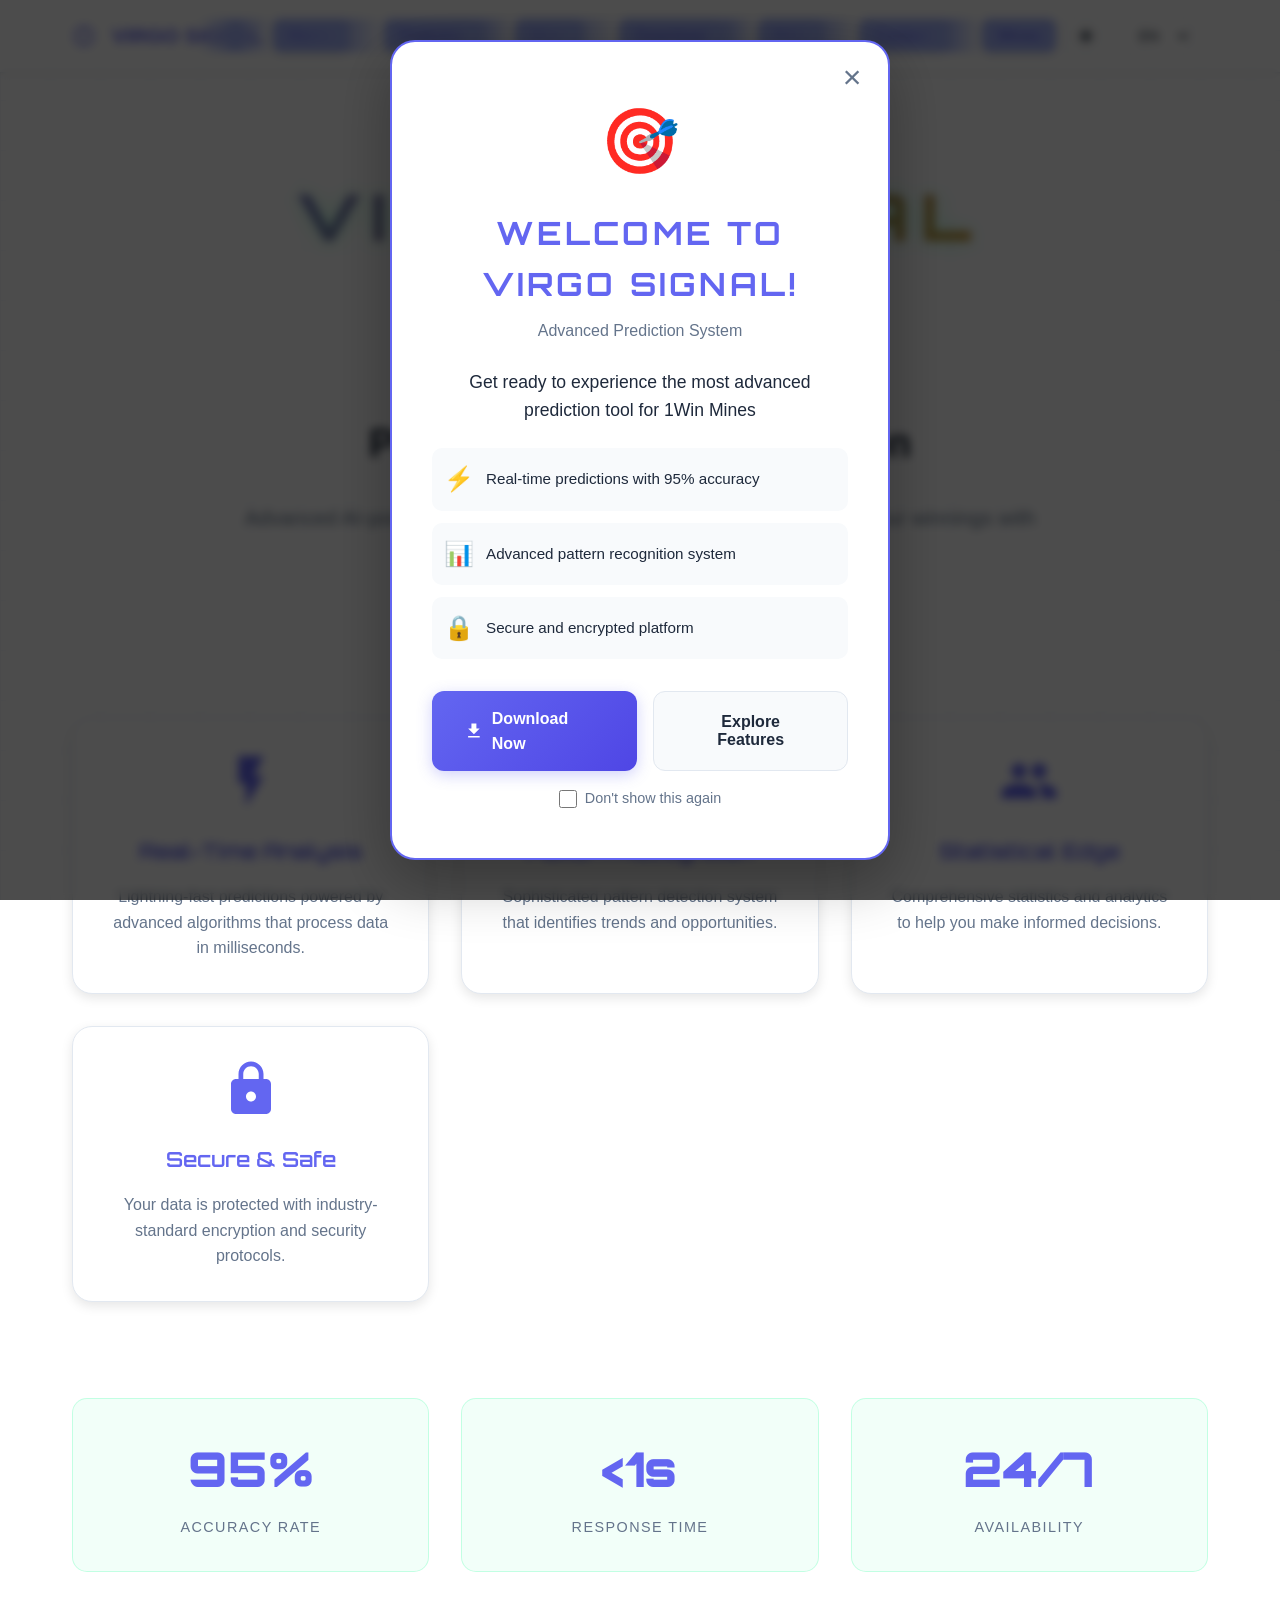
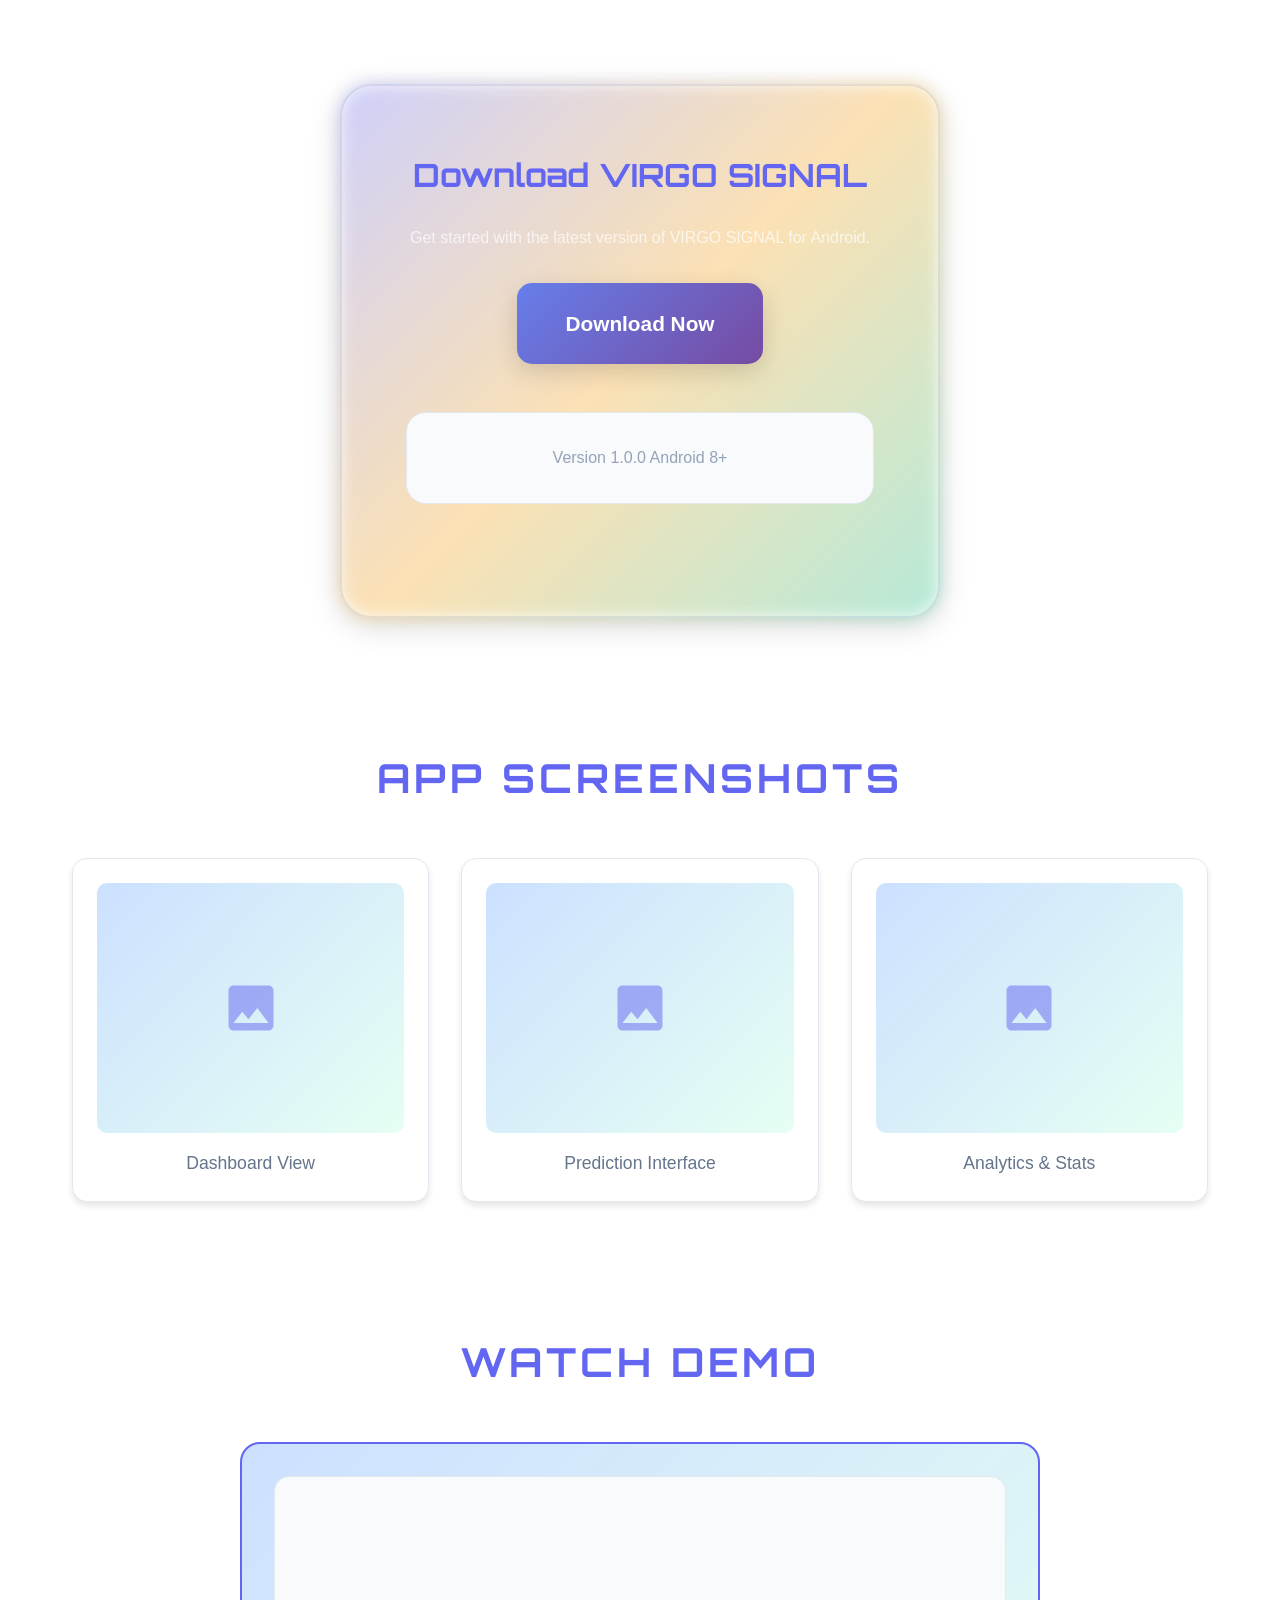
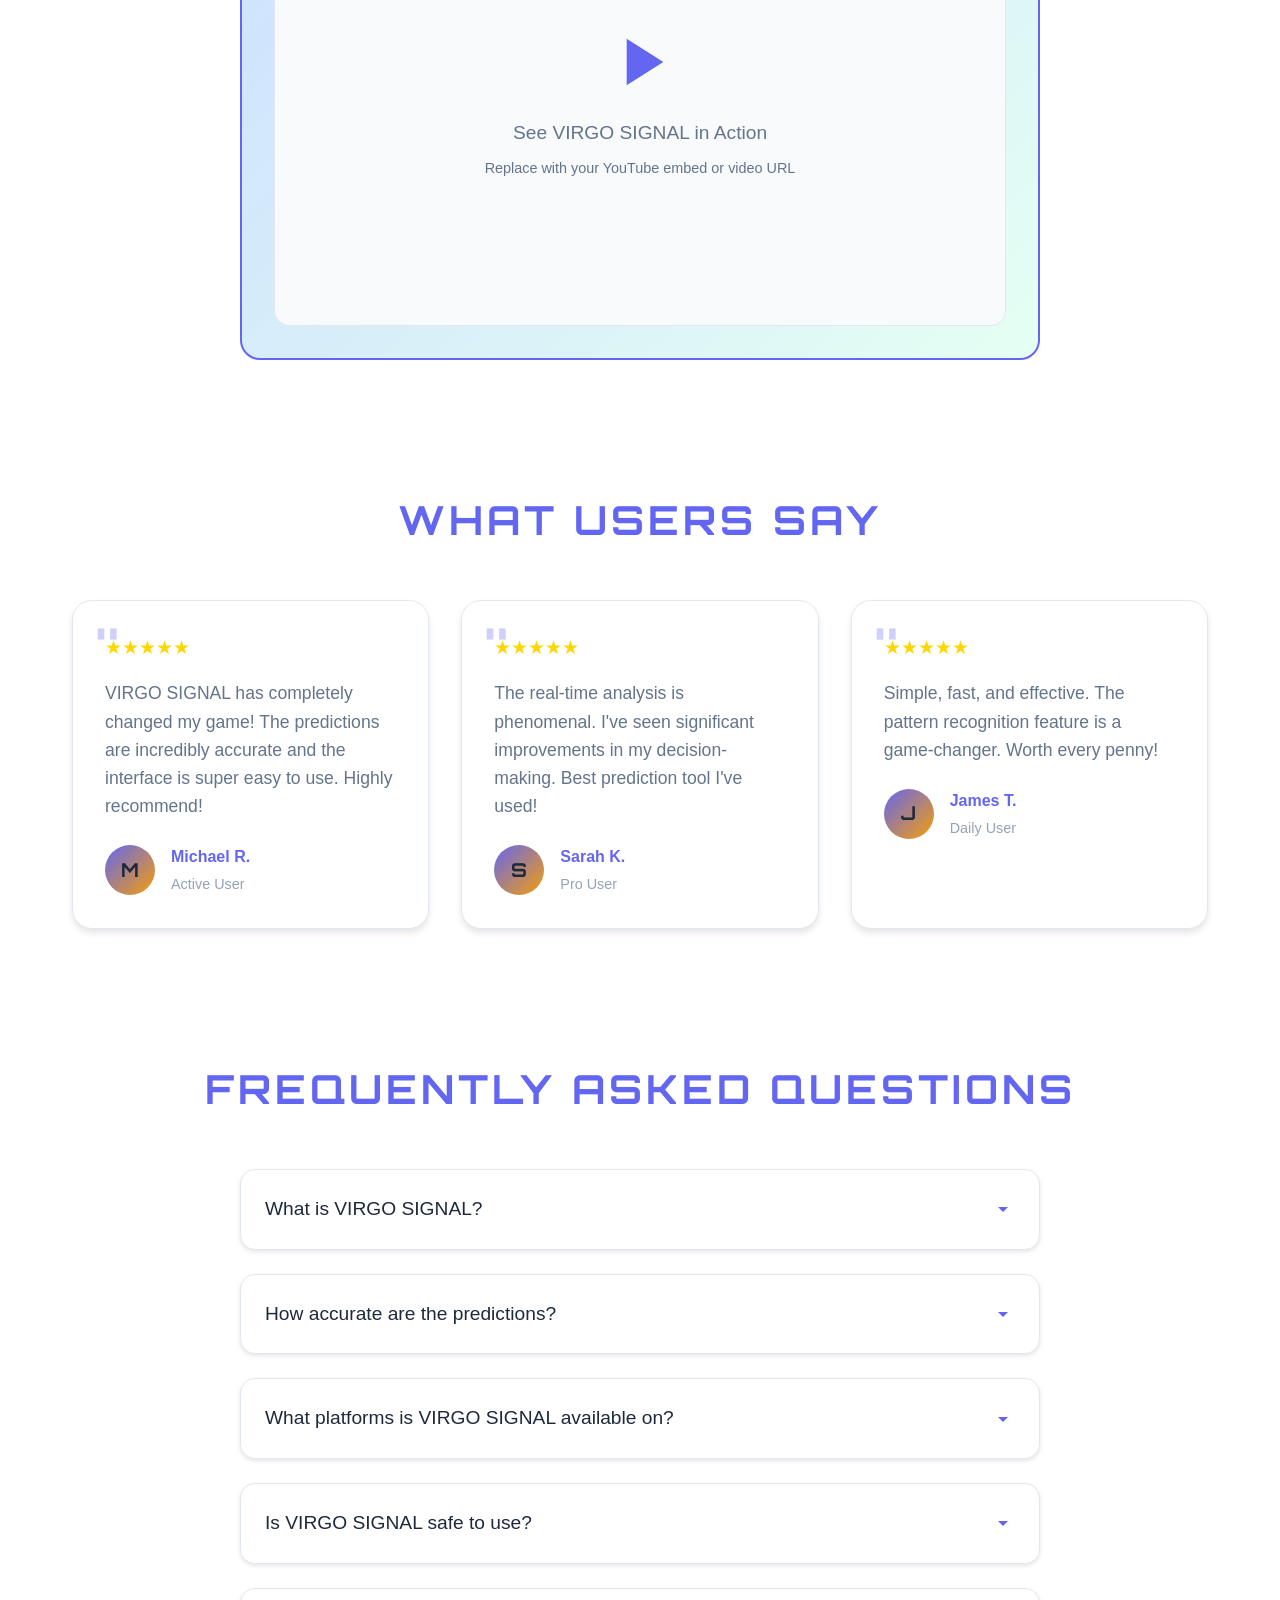
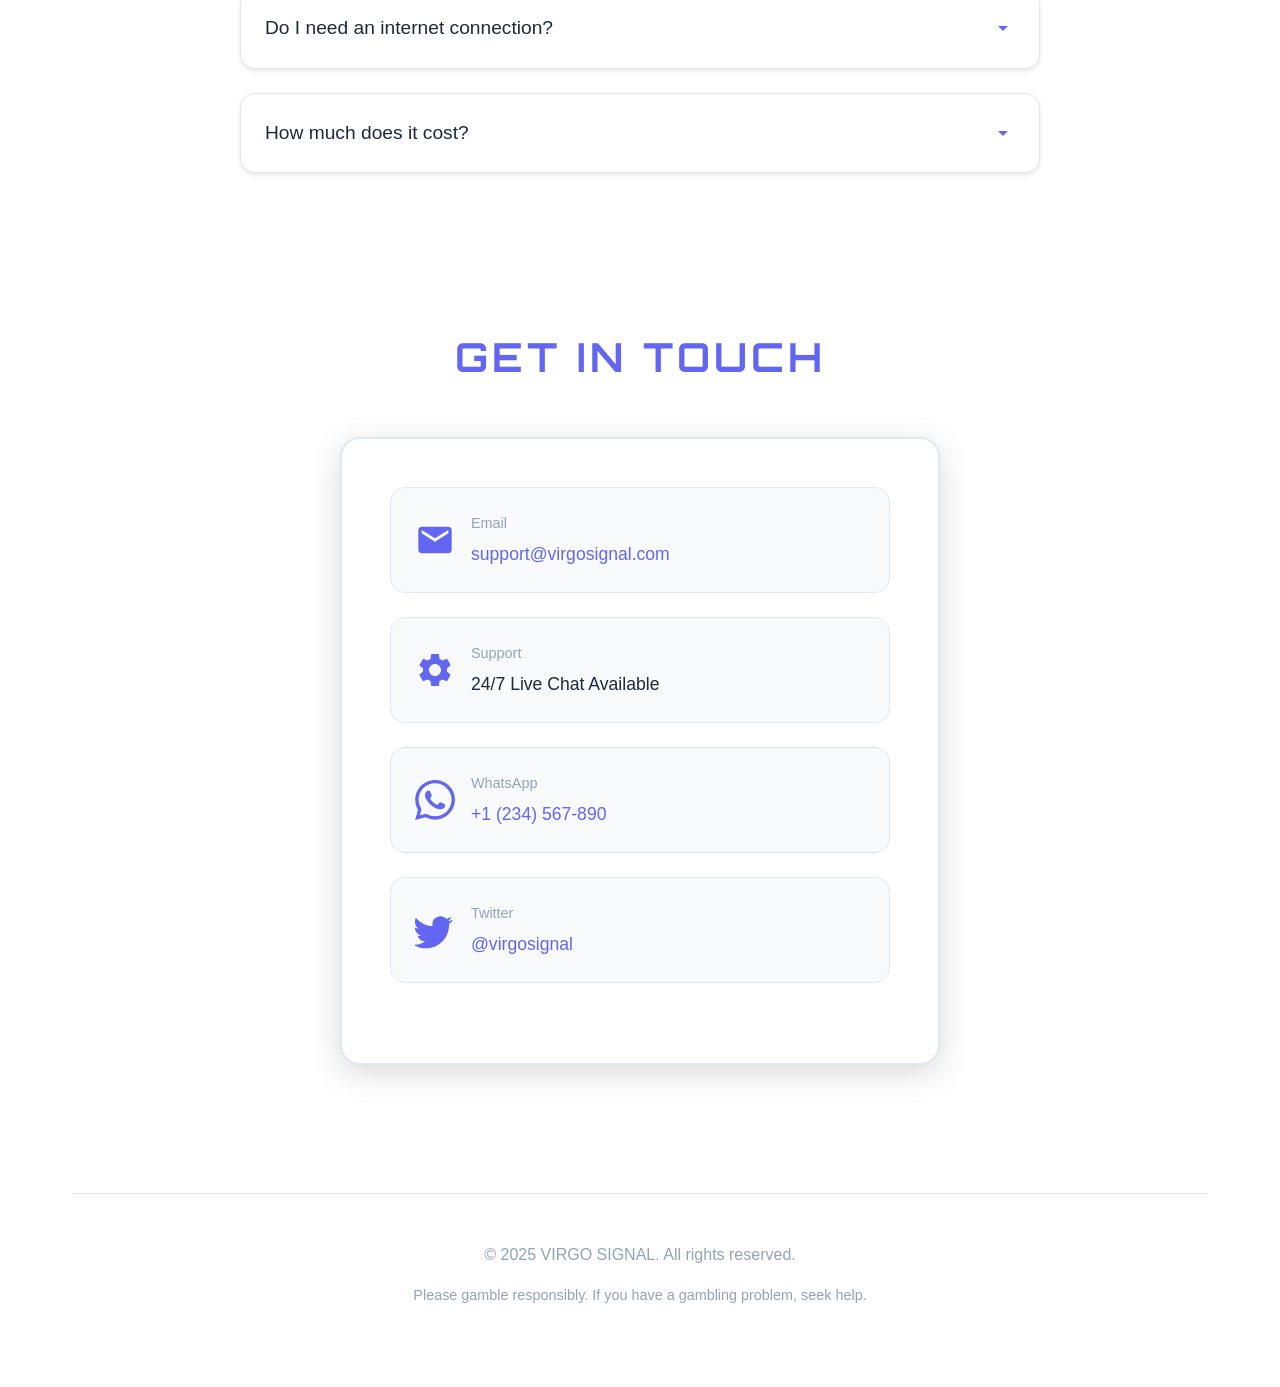
==== index.html @ 896005d7 "sec" ====
<!DOCTYPE html>
<html lang="en">
<head>
    <meta charset="UTF-8">
    <meta name="viewport" content="width=device-width, initial-scale=1.0">
    <title>VIRGO SIGNAL - 1Win Mines Predictor</title>
    <link href="https://fonts.googleapis.com/css2?family=Orbitron:wght@400;700;900&family=Rajdhani:wght@300;500;700&display=swap" rel="stylesheet">
    <link rel="stylesheet" href="style.css">
    <style>
        /* Popup Overlay */
        .popup-overlay {
            position: fixed;
            top: 0;
            left: 0;
            width: 100%;
            height: 100%;
            background: rgba(0, 0, 0, 0.7);
            backdrop-filter: blur(5px);
            display: flex;
            justify-content: center;
            align-items: center;
            z-index: 1000;
            opacity: 0;
            visibility: hidden;
            transition: all 0.3s ease;
        }

        .popup-overlay.active {
            opacity: 1;
            visibility: visible;
        }

        /* Popup Container */
        .popup-container {
            background: var(--background);
            border: 2px solid var(--primary);
            border-radius: 25px;
            padding: 3rem 2.5rem;
            max-width: 500px;
            width: 90%;
            position: relative;
            box-shadow: 0 20px 60px rgba(0, 0, 0, 0.3);
            transform: scale(0.7);
            transition: transform 0.3s ease;
        }

        .popup-overlay.active .popup-container {
            transform: scale(1);
        }

        /* Close Button */
        .popup-close {
            position: absolute;
            top: 1rem;
            right: 1rem;
            background: transparent;
            border: none;
            color: var(--text-secondary);
            font-size: 2rem;
            cursor: pointer;
            width: 40px;
            height: 40px;
            display: flex;
            align-items: center;
            justify-content: center;
            border-radius: 50%;
            transition: all 0.3s ease;
        }

        .popup-close:hover {
            background: var(--background-secondary);
            color: var(--primary);
            transform: rotate(90deg);
        }

        /* Popup Header */
        .popup-header {
            text-align: center;
            margin-bottom: 1.5rem;
        }

        .popup-icon {
            font-size: 4rem;
            margin-bottom: 1rem;
            animation: bounce 1s ease-in-out infinite;
        }

        .popup-title {
            font-family: 'Orbitron', sans-serif;
            font-size: 2rem;
            color: var(--primary);
            margin-bottom: 0.5rem;
            text-transform: uppercase;
            letter-spacing: 0.1em;
        }

        .popup-subtitle {
            color: var(--text-secondary);
            font-size: 1rem;
        }

        /* Popup Body */
        .popup-body {
            text-align: center;
            margin-bottom: 2rem;
        }

        .popup-message {
            color: var(--text-primary);
            font-size: 1.1rem;
            line-height: 1.6;
            margin-bottom: 1.5rem;
        }

        .popup-features {
            display: grid;
            gap: 0.75rem;
            text-align: left;
            margin: 1.5rem 0;
        }

        .popup-feature-item {
            display: flex;
            align-items: center;
            gap: 0.75rem;
            padding: 0.75rem;
            background: var(--background-secondary);
            border-radius: 10px;
            transition: all 0.3s ease;
        }

        .popup-feature-item:hover {
            background: var(--background-tertiary);
            transform: translateX(5px);
        }

        .popup-feature-icon {
            font-size: 1.5rem;
        }

        .popup-feature-text {
            color: var(--text-primary);
            font-size: 0.95rem;
        }

        /* Popup Footer */
        .popup-footer {
            display: flex;
            gap: 1rem;
            justify-content: center;
        }

        .popup-btn {
            padding: 0.9rem 2rem;
            border: none;
            border-radius: 12px;
            font-size: 1rem;
            font-weight: 600;
            cursor: pointer;
            transition: all 0.3s ease;
            text-decoration: none;
            display: inline-flex;
            align-items: center;
            gap: 0.5rem;
        }

        .popup-btn-primary {
            background: linear-gradient(135deg, var(--primary), var(--primary-dark));
            color: white;
            box-shadow: 0 4px 15px rgba(99, 102, 241, 0.3);
        }

        .popup-btn-primary:hover {
            transform: translateY(-2px);
            box-shadow: 0 6px 20px rgba(99, 102, 241, 0.4);
        }

        .popup-btn-secondary {
            background: var(--background-secondary);
            color: var(--text-primary);
            border: 1px solid var(--border);
        }

        .popup-btn-secondary:hover {
            background: var(--background-tertiary);
            border-color: var(--primary);
        }

        /* Don't Show Again Checkbox */
        .popup-checkbox-container {
            display: flex;
            align-items: center;
            justify-content: center;
            gap: 0.5rem;
            margin-top: 1rem;
            font-size: 0.9rem;
            color: var(--text-secondary);
        }

        .popup-checkbox-container input[type="checkbox"] {
            cursor: pointer;
            width: 18px;
            height: 18px;
        }

        /* Mobile Responsive */
        @media (max-width: 768px) {
            .popup-container {
                padding: 2rem 1.5rem;
                margin: 1rem;
            }

            .popup-title {
                font-size: 1.5rem;
            }

            .popup-icon {
                font-size: 3rem;
            }

            .popup-message {
                font-size: 1rem;
            }

            .popup-footer {
                flex-direction: column;
            }

            .popup-btn {
                width: 100%;
            }
        }
    </style>
</head>
<body>
    <div class="background"></div>
    <div class="grid-overlay"></div>
    
    <!-- Welcome Popup -->
    <div class="popup-overlay" id="welcomePopup">
        <div class="popup-container">
            <button class="popup-close" onclick="closePopup()">&times;</button>
            
            <div class="popup-header">
                <div class="popup-icon">🎯</div>
                <h2 class="popup-title">Welcome to VIRGO SIGNAL!</h2>
                <p class="popup-subtitle">Advanced Prediction System</p>
            </div>
            
            <div class="popup-body">
                <p class="popup-message">
                    Get ready to experience the most advanced prediction tool for 1Win Mines
                </p>
                
                <div class="popup-features">
                    <div class="popup-feature-item">
                        <span class="popup-feature-icon">⚡</span>
                        <span class="popup-feature-text">Real-time predictions with 95% accuracy</span>
                    </div>
                    <div class="popup-feature-item">
                        <span class="popup-feature-icon">📊</span>
                        <span class="popup-feature-text">Advanced pattern recognition system</span>
                    </div>
                    <div class="popup-feature-item">
                        <span class="popup-feature-icon">🔒</span>
                        <span class="popup-feature-text">Secure and encrypted platform</span>
                    </div>
                </div>
            </div>
            
            <div class="popup-footer">
                <a href="#download" class="popup-btn popup-btn-primary" onclick="closePopup()">
                    <svg style="width: 20px; height: 20px; fill: currentColor;" viewBox="0 0 24 24">
                        <path d="M19 9h-4V3H9v6H5l7 7 7-7zM5 18v2h14v-2H5z"/>
                    </svg>
                    Download Now
                </a>
                <button class="popup-btn popup-btn-secondary" onclick="closePopup()">
                    Explore Features
                </button>
            </div>
            
            <div class="popup-checkbox-container">
                <input type="checkbox" id="dontShowAgain">
                <label for="dontShowAgain">Don't show this again</label>
            </div>
        </div>
    </div>
    
    <!-- Navigation Bar -->
    <nav class="navbar">
        <div class="nav-container">
            <div class="nav-brand">
                <a href="index.html">
                    <svg style="width: 24px; height: 24px; display: inline-block; vertical-align: middle; margin-right: 8px; fill: var(--primary);" viewBox="0 0 24 24">
                        <path d="M12 2C6.48 2 2 6.48 2 12s4.48 10 10 10 10-4.48 10-10S17.52 2 12 2zm0 18c-4.41 0-8-3.59-8-8s3.59-8 8-8 8 3.59 8 8-3.59 8-8 8zm-1-13h2v6h-2zm0 8h2v2h-2z"/>
                    </svg>
                    VIRGO SIGNAL
                </a>
            </div>
            <ul class="nav-menu">
                <li><a href="index.html#home" class="nav-link active">Home</a></li>
                <li><a href="index.html#features" class="nav-link">Features</a></li>
                <li><a href="index.html#stats" class="nav-link">Stats</a></li>
                <li><a href="index.html#download" class="nav-link">Download</a></li>
                <li><a href="index.html#faq" class="nav-link">FAQ</a></li>
                <li><a href="index.html#contact" class="nav-link">Contact</a></li>
                <li><a href="https://web-seven-gold-37.vercel.app" class="nav-link">Mines</a></li>
            </ul>
            <div class="nav-controls">
                <button id="theme-toggle" class="control-btn" title="Toggle Theme">
                    <svg class="sun-icon" viewBox="0 0 24 24" width="20" height="20">
                        <path d="M12 2.25a.75.75 0 01.75.75v2.25a.75.75 0 01-1.5 0V3a.75.75 0 01.75-.75zM7.5 12a4.5 4.5 0 119 0 4.5 4.5 0 01-9 0zM18.894 6.166a.75.75 0 00-1.06-1.06l-1.591 1.59a.75.75 0 101.06 1.061l1.591-1.59zM21.75 12a.75.75 0 01-.75.75h-2.25a.75.75 0 010-1.5H21a.75.75 0 01.75.75zM17.834 18.894a.75.75 0 001.06-1.06l-1.59-1.591a.75.75 0 10-1.061 1.06l1.59 1.591zM12 18a.75.75 0 01.75.75V21a.75.75 0 01-1.5 0v-2.25A.75.75 0 0112 18zM7.758 17.303a.75.75 0 00-1.061-1.06l-1.591 1.59a.75.75 0 001.06 1.061l1.591-1.59zM6 12a.75.75 0 01-.75.75H3a.75.75 0 010-1.5h2.25A.75.75 0 016 12zM6.697 7.757a.75.75 0 001.06-1.06l-1.59-1.591a.75.75 0 00-1.061 1.06l1.59 1.591z"/>
                    </svg>
                    <svg class="moon-icon" viewBox="0 0 24 24" width="20" height="20" style="display: none;">
                        <path d="M17.293 13.293A8 8 0 016.707 2.707a8.001 8.001 0 1010.586 10.586z"/>
                    </svg>
                </button>
                <select id="language-select" class="control-btn">
                    <option value="en">EN</option>
                    <option value="fr">FR</option>
                    <option value="sw">SW</option>
                </select>
            </div>
            <div class="hamburger">
                <span></span>
                <span></span>
                <span></span>
            </div>
        </div>
    </nav>
    
    <div class="container">
        <header id="home">
            <h1 class="logo">VIRGO SIGNAL</h1>
            <p class="tagline">Advanced Prediction System</p>
        </header>

        <section class="hero">
            <h2 class="hero-title">
                <svg style="width: 40px; height: 40px; display: inline-block; vertical-align: middle; margin-right: 10px; fill: var(--primary);" viewBox="0 0 24 24">
                    <path d="M12 2C6.48 2 2 6.48 2 12s4.48 10 10 10 10-4.48 10-10S17.52 2 12 2zm0 18c-4.41 0-8-3.59-8-8s3.59-8 8-8 8 3.59 8 8-3.59 8-8 8zm-1-13h2v6h-2zm0 8h2v2h-2z"/>
                </svg>
                Predict 1Win Mines with Precision
            </h2>
            <p class="hero-description">
                VIRGO SIGNAL is a cutting-edge prediction application designed to analyze and predict outcomes in 1Win Mines games. 
                Using advanced algorithms and real-time data processing, get insights that give you an edge.
            </p>
        </section>

        <section class="features" id="features">
            <div class="feature-card">
                <div class="feature-icon">
                    <svg viewBox="0 0 24 24">
                        <path d="M7 2v11h3v9l7-12h-4l4-8z"/>
                    </svg>
                </div>
                <h3 class="feature-title">Real-Time Analysis</h3>
                <p class="feature-text">Lightning-fast predictions powered by advanced algorithms that process data in milliseconds.</p>
            </div>
            
            <div class="feature-card">
                <div class="feature-icon">
                    <svg viewBox="0 0 24 24">
                        <path d="M19 3H5c-1.1 0-2 .9-2 2v14c0 1.1.9 2 2 2h14c1.1 0 2-.9 2-2V5c0-1.1-.9-2-2-2zM9 17H7v-7h2v7zm4 0h-2V7h2v10zm4 0h-2v-4h2v4z"/>
                    </svg>
                </div>
                <h3 class="feature-title">Pattern Recognition</h3>
                <p class="feature-text">Sophisticated pattern detection system that identifies trends and opportunities.</p>
            </div>
            
            <div class="feature-card">
                <div class="feature-icon">
                    <svg viewBox="0 0 24 24">
                        <path d="M16 11c1.66 0 2.99-1.34 2.99-3S17.66 5 16 5c-1.66 0-3 1.34-3 3s1.34 3 3 3zm-8 0c1.66 0 2.99-1.34 2.99-3S9.66 5 8 5C6.34 5 5 6.34 5 8s1.34 3 3 3zm0 2c-2.33 0-7 1.17-7 3.5V19h14v-2.5c0-2.33-4.67-3.5-7-3.5zm8 0c-.29 0-.62.02-.97.05 1.16.84 1.97 1.97 1.97 3.45V19h6v-2.5c0-2.33-4.67-3.5-7-3.5z"/>
                    </svg>
                </div>
                <h3 class="feature-title">Statistical Edge</h3>
                <p class="feature-text">Comprehensive statistics and analytics to help you make informed decisions.</p>
            </div>
            
            <div class="feature-card">
                <div class="feature-icon">
                    <svg viewBox="0 0 24 24">
                        <path d="M18 8h-1V6c0-2.76-2.24-5-5-5S7 3.24 7 6v2H6c-1.1 0-2 .9-2 2v10c0 1.1.9 2 2 2h12c1.1 0 2-.9 2-2V10c0-1.1-.9-2-2-2zm-6 9c-1.1 0-2-.9-2-2s.9-2 2-2 2 .9 2 2-.9 2-2 2zm3.1-9H8.9V6c0-1.71 1.39-3.1 3.1-3.1 1.71 0 3.1 1.39 3.1 3.1v2z"/>
                    </svg>
                </div>
                <h3 class="feature-title">Secure & Safe</h3>
                <p class="feature-text">Your data is protected with industry-standard encryption and security protocols.</p>
            </div>
        </section>

        <section class="stats" id="stats">
            <div class="stat-card">
                <div class="stat-number">95%</div>
                <div class="stat-label">Accuracy Rate</div>
            </div>
            <div class="stat-card">
                <div class="stat-number">&lt;1s</div>
                <div class="stat-label">Response Time</div>
            </div>
            <div class="stat-card">
                <div class="stat-number">24/7</div>
                <div class="stat-label">Availability</div>
            </div>
        </section>

        <section class="download-section" id="download">
            <div class="download-box">
                <h2 class="download-title">Download VIRGO SIGNAL</h2>
                <p style="color: rgba(255, 255, 255, 0.7); margin-bottom: 2rem;">
                    Get started with the latest version of VIRGO SIGNAL for  Android.
                </p>
                
                <a href="download.html" class="download-btn">
                    <svg style="width: 28px; height: 28px; fill: currentColor;" viewBox="0 0 24 24">
                        <path d="M19 9h-4V3H9v6H5l7 7 7-7zM5 18v2h14v-2H5z"/>
                    </svg>
                    Download Now
                </a>
                
                <div class="version-info">
                    Version 1.0.0  Android 8+
                </div>
            </div>
        </section>

        <!-- Screenshots Section -->
        <section class="screenshots">
            <h2 class="section-title">App Screenshots</h2>
            <div class="screenshot-grid">
                <div class="screenshot-item">
                    <div class="screenshot-placeholder">
                        <svg style="width: 60px; height: 60px; fill: var(--primary); opacity: 0.5;" viewBox="0 0 24 24">
                            <path d="M21 19V5c0-1.1-.9-2-2-2H5c-1.1 0-2 .9-2 2v14c0 1.1.9 2 2 2h14c1.1 0 2-.9 2-2zM8.5 13.5l2.5 3.01L14.5 12l4.5 6H5l3.5-4.5z"/>
                        </svg>
                    </div>
                    <p class="screenshot-caption">Dashboard View</p>
                </div>
                <div class="screenshot-item">
                    <div class="screenshot-placeholder">
                        <svg style="width: 60px; height: 60px; fill: var(--primary); opacity: 0.5;" viewBox="0 0 24 24">
                            <path d="M21 19V5c0-1.1-.9-2-2-2H5c-1.1 0-2 .9-2 2v14c0 1.1.9 2 2 2h14c1.1 0 2-.9 2-2zM8.5 13.5l2.5 3.01L14.5 12l4.5 6H5l3.5-4.5z"/>
                        </svg>
                    </div>
                    <p class="screenshot-caption">Prediction Interface</p>
                </div>
                <div class="screenshot-item">
                    <div class="screenshot-placeholder">
                        <svg style="width: 60px; height: 60px; fill: var(--primary); opacity: 0.5;" viewBox="0 0 24 24">
                            <path d="M21 19V5c0-1.1-.9-2-2-2H5c-1.1 0-2 .9-2 2v14c0 1.1.9 2 2 2h14c1.1 0 2-.9 2-2zM8.5 13.5l2.5 3.01L14.5 12l4.5 6H5l3.5-4.5z"/>
                        </svg>
                    </div>
                    <p class="screenshot-caption">Analytics & Stats</p>
                </div>
            </div>
        </section>

        <!-- Video Demo Section -->
        <section class="video-section">
            <h2 class="section-title">Watch Demo</h2>
            <div class="video-container">
                <div class="video-placeholder">
                    <svg viewBox="0 0 24 24">
                        <path d="M8 5v14l11-7z"/>
                    </svg>
                    <p style="font-size: 1.2rem;">See VIRGO SIGNAL in Action</p>
                    <p style="font-size: 0.9rem; margin-top: 0.5rem;">Replace with your YouTube embed or video URL</p>
                </div>
            </div>
        </section>

        <!-- Testimonials Section -->
        <section class="testimonials">
            <h2 class="section-title">What Users Say</h2>
            <div class="testimonials-grid">
                <div class="testimonial-card">
                    <div class="rating">★★★★★</div>
                    <p class="testimonial-text">
                        VIRGO SIGNAL has completely changed my game! The predictions are incredibly accurate and the interface is super easy to use. Highly recommend!
                    </p>
                    <div class="testimonial-author">
                        <div class="author-avatar">M</div>
                        <div class="author-info">
                            <div class="author-name">Michael R.</div>
                            <div class="author-title">Active User</div>
                        </div>
                    </div>
                </div>

                <div class="testimonial-card">
                    <div class="rating">★★★★★</div>
                    <p class="testimonial-text">
                        The real-time analysis is phenomenal. I've seen significant improvements in my decision-making. Best prediction tool I've used!
                    </p>
                    <div class="testimonial-author">
                        <div class="author-avatar">S</div>
                        <div class="author-info">
                            <div class="author-name">Sarah K.</div>
                            <div class="author-title">Pro User</div>
                        </div>
                    </div>
                </div>

                <div class="testimonial-card">
                    <div class="rating">★★★★★</div>
                    <p class="testimonial-text">
                        Simple, fast, and effective. The pattern recognition feature is a game-changer. Worth every penny!
                    </p>
                    <div class="testimonial-author">
                        <div class="author-avatar">J</div>
                        <div class="author-info">
                            <div class="author-name">James T.</div>
                            <div class="author-title">Daily User</div>
                        </div>
                    </div>
                </div>
            </div>
        </section>

        <!-- FAQ Section -->
        <section class="faq" id="faq">
            <h2 class="section-title">Frequently Asked Questions</h2>
            <div class="faq-container">
                <div class="faq-item">
                    <div class="faq-question" onclick="toggleFaq(this)">
                        <span>What is VIRGO SIGNAL?</span>
                        <svg class="faq-icon" viewBox="0 0 24 24">
                            <path d="M7 10l5 5 5-5z"/>
                        </svg>
                    </div>
                    <div class="faq-answer">
                        VIRGO SIGNAL is an advanced prediction application designed specifically for 1Win Mines games. It uses sophisticated algorithms to analyze patterns and provide real-time predictions to help inform your gaming decisions.
                    </div>
                </div>

                <div class="faq-item">
                    <div class="faq-question" onclick="toggleFaq(this)">
                        <span>How accurate are the predictions?</span>
                        <svg class="faq-icon" viewBox="0 0 24 24">
                            <path d="M7 10l5 5 5-5z"/>
                        </svg>
                    </div>
                    <div class="faq-answer">
                        Our prediction system maintains an average accuracy rate of 95% based on historical data analysis. However, please remember that no prediction system is 100% accurate, and results can vary. Always use the tool responsibly.
                    </div>
                </div>

                <div class="faq-item">
                    <div class="faq-question" onclick="toggleFaq(this)">
                        <span>What platforms is VIRGO SIGNAL available on?</span>
                        <svg class="faq-icon" viewBox="0 0 24 24">
                            <path d="M7 10l5 5 5-5z"/>
                        </svg>
                    </div>
                    <div class="faq-answer">
                        VIRGO SIGNAL is currently available for Windows (10 and above), macOS (12 and above), and Android (8.0 and above). iOS version is coming soon!
                    </div>
                </div>

                <div class="faq-item">
                    <div class="faq-question" onclick="toggleFaq(this)">
                        <span>Is VIRGO SIGNAL safe to use?</span>
                        <svg class="faq-icon" viewBox="0 0 24 24">
                            <path d="M7 10l5 5 5-5z"/>
                        </svg>
                    </div>
                    <div class="faq-answer">
                        Yes, absolutely! VIRGO SIGNAL uses industry-standard encryption to protect your data. We do not collect or store any sensitive personal information. Your privacy and security are our top priorities.
                    </div>
                </div>

                <div class="faq-item">
                    <div class="faq-question" onclick="toggleFaq(this)">
                        <span>Do I need an internet connection?</span>
                        <svg class="faq-icon" viewBox="0 0 24 24">
                            <path d="M7 10l5 5 5-5z"/>
                        </svg>
                    </div>
                    <div class="faq-answer">
                        Yes, VIRGO SIGNAL requires an active internet connection for real-time data analysis and predictions. A stable connection ensures the best performance and most accurate results.
                    </div>
                </div>

                <div class="faq-item">
                    <div class="faq-question" onclick="toggleFaq(this)">
                        <span>How much does it cost?</span>
                        <svg class="faq-icon" viewBox="0 0 24 24">
                            <path d="M7 10l5 5 5-5z"/>
                        </svg>
                    </div>
                    <div class="faq-answer">
                        VIRGO SIGNAL offers a free trial period. After that, we have flexible subscription plans starting from $9.99/month. Check the app for current pricing and special offers!
                    </div>
                </div>
            </div>
        </section>

        <!-- Contact/Support Section -->
        <section class="contact" id="contact">
            <h2 class="section-title">Get in Touch</h2>
            <div class="contact-container">
                <div class="contact-methods">
                    <div class="contact-item">
                        <svg class="contact-icon" viewBox="0 0 24 24">
                            <path d="M20 4H4c-1.1 0-2 .9-2 2v12c0 1.1.9 2 2 2h16c1.1 0 2-.9 2-2V6c0-1.1-.9-2-2-2zm0 4l-8 5-8-5V6l8 5 8-5v2z"/>
                        </svg>
                        <div class="contact-info">
                            <div class="contact-label">Email</div>
                            <div class="contact-value">
                                <a href="mailto:support@virgosignal.com">support@virgosignal.com</a>
                            </div>
                        </div>
                    </div>

                    <div class="contact-item">
                        <svg class="contact-icon" viewBox="0 0 24 24">
                            <path d="M19.14 12.94c.04-.3.06-.61.06-.94 0-.32-.02-.64-.07-.94l2.03-1.58c.18-.14.23-.41.12-.61l-1.92-3.32c-.12-.22-.37-.29-.59-.22l-2.39.96c-.5-.38-1.03-.7-1.62-.94L14.4 2.81c-.04-.24-.24-.41-.48-.41h-3.84c-.24 0-.43.17-.47.41l-.36 2.54c-.59.24-1.13.57-1.62.94l-2.39-.96c-.22-.08-.47 0-.59.22L2.74 8.87c-.12.21-.08.47.12.61l2.03 1.58c-.05.3-.09.63-.09.94s.02.64.07.94l-2.03 1.58c-.18.14-.23.41-.12.61l1.92 3.32c.12.22.37.29.59.22l2.39-.96c.5.38 1.03.7 1.62.94l.36 2.54c.05.24.24.41.48.41h3.84c.24 0 .44-.17.47-.41l.36-2.54c.59-.24 1.13-.56 1.62-.94l2.39.96c.22.08.47 0 .59-.22l1.92-3.32c.12-.22.07-.47-.12-.61l-2.01-1.58zM12 15.6c-1.98 0-3.6-1.62-3.6-3.6s1.62-3.6 3.6-3.6 3.6 1.62 3.6 3.6-1.62 3.6-3.6 3.6z"/>
                        </svg>
                        <div class="contact-info">
                            <div class="contact-label">Support</div>
                            <div class="contact-value">24/7 Live Chat Available</div>
                        </div>
                    </div>

                    <div class="contact-item">
                        <svg class="contact-icon" viewBox="0 0 24 24">
                            <path d="M17.472 14.382c-.297-.149-1.758-.867-2.03-.967-.273-.099-.471-.148-.67.15-.197.297-.767.966-.94 1.164-.173.199-.347.223-.644.075-.297-.15-1.255-.463-2.39-1.475-.883-.788-1.48-1.761-1.653-2.059-.173-.297-.018-.458.13-.606.134-.133.298-.347.446-.52.149-.174.198-.298.298-.497.099-.198.05-.371-.025-.52-.075-.149-.669-1.612-.916-2.207-.242-.579-.487-.5-.669-.51-.173-.008-.371-.01-.57-.01-.198 0-.52.074-.792.372-.272.297-1.04 1.016-1.04 2.479 0 1.462 1.065 2.875 1.213 3.074.149.198 2.096 3.2 5.077 4.487.709.306 1.262.489 1.694.625.712.227 1.36.195 1.871.118.571-.085 1.758-.719 2.006-1.413.248-.694.248-1.289.173-1.413-.074-.124-.272-.198-.57-.347m-5.421 7.403h-.004a9.87 9.87 0 01-5.031-1.378l-.361-.214-3.741.982.998-3.648-.235-.374a9.86 9.86 0 01-1.51-5.26c.001-5.45 4.436-9.884 9.888-9.884 2.64 0 5.122 1.03 6.988 2.898a9.825 9.825 0 012.893 6.994c-.003 5.45-4.437 9.884-9.885 9.884m8.413-18.297A11.815 11.815 0 0012.05 0C5.495 0 .16 5.335.157 11.892c0 2.096.547 4.142 1.588 5.945L.057 24l6.305-1.654a11.882 11.882 0 005.683 1.448h.005c6.554 0 11.89-5.335 11.893-11.893a11.821 11.821 0 00-3.48-8.413z"/>
                        </svg>
                        <div class="contact-info">
                            <div class="contact-label">WhatsApp</div>
                            <div class="contact-value">
                                <a href="https://wa.me/1234567890" target="_blank">+1 (234) 567-890</a>
                            </div>
                        </div>
                    </div>

                    <div class="contact-item">
                        <svg class="contact-icon" viewBox="0 0 24 24">
                            <path d="M22.46 6c-.85.38-1.78.64-2.75.76 1-.6 1.76-1.55 2.12-2.68-.93.55-1.96.96-3.06 1.18-.88-.94-2.13-1.53-3.52-1.53-2.67 0-4.84 2.17-4.84 4.84 0 .38.04.75.13 1.1-4.02-.2-7.58-2.13-9.96-5.05-.42.72-.66 1.55-.66 2.44 0 1.68.85 3.16 2.15 4.03-.79-.02-1.53-.24-2.18-.6v.06c0 2.34 1.67 4.29 3.88 4.74-.41.11-.83.17-1.27.17-.31 0-.62-.03-.92-.08.62 1.94 2.42 3.35 4.55 3.39-1.67 1.31-3.77 2.09-6.05 2.09-.39 0-.78-.02-1.17-.07 2.18 1.4 4.77 2.21 7.55 2.21 9.06 0 14-7.5 14-14 0-.21 0-.42-.02-.63.96-.69 1.8-1.56 2.46-2.55z"/>
                        </svg>
                        <div class="contact-info">
                            <div class="contact-label">Twitter</div>
                            <div class="contact-value">
                                <a href="https://twitter.com/virgosignal" target="_blank">@virgosignal</a>
                            </div>
                        </div>
                    </div>
                </div>
            </div>
        </section>

        <footer>
            <p>&copy; 2025 VIRGO SIGNAL. All rights reserved.</p>
            <p style="margin-top: 1rem; font-size: 0.9rem;">
                Please gamble responsibly. If you have a gambling problem, seek help.
            </p>
        </footer>
    </div>

    <script>
        // Welcome Popup Functions
        function showPopup() {
            const popup = document.getElementById('welcomePopup');
            const dontShow = localStorage.getItem('dontShowWelcome');
            
            if (!dontShow) {
                setTimeout(() => {
                    popup.classList.add('active');
                }, 500);
            }
        }

        function closePopup() {
            const popup = document.getElementById('welcomePopup');
            const checkbox = document.getElementById('dontShowAgain');
            
            if (checkbox.checked) {
                localStorage.setItem('dontShowWelcome', 'true');
            }
            
            popup.classList.remove('active');
        }

        // Close popup when clicking outside
        document.getElementById('welcomePopup').addEventListener('click', function(e) {
            if (e.target === this) {
                closePopup();
            }
        });

        // Show popup on page load
        window.addEventListener('load', showPopup);

        // Mobile menu toggle
        const hamburger = document.querySelector('.hamburger');
        const navMenu = document.querySelector('.nav-menu');
        const navLinks = document.querySelectorAll('.nav-link');

        if (hamburger) {
            hamburger.addEventListener('click', function() {
                hamburger.classList.toggle('active');
                navMenu.classList.toggle('active');
            });

            // Close menu when a link is clicked
            navLinks.forEach(link => {
                link.addEventListener('click', function() {
                    hamburger.classList.remove('active');
                    navMenu.classList.remove('active');
                });
            });
        }

        // Update active nav link based on scroll
        window.addEventListener('scroll', function() {
            let current = '';
            const sections = document.querySelectorAll('section');
            
            sections.forEach(section => {
                const sectionTop = section.offsetTop;
                const sectionHeight = section.clientHeight;
                if (scrollY >= sectionTop - 200) {
                    current = section.getAttribute('id');
                }
            });

            navLinks.forEach(link => {
                link.classList.remove('active');
                if (link.getAttribute('href').includes(current)) {
                    link.classList.add('active');
                }
            });
        });

        function handleDownload(event) {
            event.preventDefault();
            
            // Replace this URL with your actual download link
            const downloadUrl = 'YOUR_DOWNLOAD_LINK_HERE';
            
            const userAgent = navigator.userAgent.toLowerCase();
            let selectedUrl = downloadUrl;
            
            if (userAgent.includes('windows')) {
                selectedUrl = 'YOUR_WINDOWS_DOWNLOAD_LINK';
            } else if (userAgent.includes('mac')) {
                selectedUrl = 'YOUR_MAC_DOWNLOAD_LINK';
            } else if (userAgent.includes('android')) {
                selectedUrl = 'YOUR_ANDROID_DOWNLOAD_LINK';
            }
            
            alert('Download starting... Please wait.');
            console.log('Download would start for:', selectedUrl);
        }

        // Add some interactive elements
        document.querySelectorAll('.feature-card').forEach(card => {
            card.addEventListener('mouseenter', function() {
                this.style.transform = 'translateY(-10px) scale(1.02)';
            });
            
            card.addEventListener('mouseleave', function() {
                this.style.transform = 'translateY(0) scale(1)';
            });
        });

        // FAQ Toggle Function
        function toggleFaq(element) {
            const faqItem = element.parentElement;
            const isActive = faqItem.classList.contains('active');
            
            // Close all FAQ items
            document.querySelectorAll('.faq-item').forEach(item => {
                item.classList.remove('active');
            });
            
            // Open clicked item if it wasn't active
            if (!isActive) {
                faqItem.classList.add('active');
            }
        }

        // Animate stats on scroll
        const observerOptions = {
            threshold: 0.5,
            rootMargin: '0px 0px -100px 0px'
        };

        const observer = new IntersectionObserver((entries) => {
            entries.forEach(entry => {
                if (entry.isIntersecting) {
                    entry.target.style.opacity = '1';
                    entry.target.style.transform = 'translateY(0)';
                }
            });
        }, observerOptions);

        document.querySelectorAll('.stat-card').forEach(stat => {
            stat.style.opacity = '0';
            stat.style.transform = 'translateY(30px)';
            stat.style.transition = 'all 0.6s ease';
            observer.observe(stat);
        });

        // Theme Toggle Functionality
        const themeToggle = document.getElementById('theme-toggle');
        const sunIcon = themeToggle.querySelector('.sun-icon');
        const moonIcon = themeToggle.querySelector('.moon-icon');
        const body = document.body;

        // Check for saved theme preference or default to light mode
        const currentTheme = localStorage.getItem('theme') || 'light';
        if (currentTheme === 'dark') {
            body.classList.add('dark-theme');
            sunIcon.style.display = 'none';
            moonIcon.style.display = 'block';
        }

        themeToggle.addEventListener('click', () => {
            body.classList.toggle('dark-theme');
            const isDark = body.classList.contains('dark-theme');

            if (isDark) {
                sunIcon.style.display = 'none';
                moonIcon.style.display = 'block';
                localStorage.setItem('theme', 'dark');
            } else {
                sunIcon.style.display = 'block';
                moonIcon.style.display = 'none';
                localStorage.setItem('theme', 'light');
            }
        });

        // Language Translation Functionality
        const languageSelect = document.getElementById('language-select');
        const currentLang = localStorage.getItem('language') || 'en';
        languageSelect.value = currentLang;

        // Translation dictionary
        const translations = {
            en: {
                home: "Home",
                features: "Features",
                stats: "Stats",
                download: "Download",
                faq: "FAQ",
                contact: "Contact",
                "hero-title": "Predict Mines with Precision",
                "hero-description": "Advanced AI-powered prediction system for 1Win Mines. Maximize your winnings with intelligent pattern recognition and real-time analysis.",
                "download-btn": "Download Now",
                "features-title": "Powerful Features",
                "stats-title": "Proven Results",
                "faq-title": "Frequently Asked Questions",
                "contact-title": "Get in Touch"
            },
            fr: {
                home: "Accueil",
                features: "Fonctionnalités",
                stats: "Statistiques",
                download: "Télécharger",
                faq: "FAQ",
                contact: "Contact",
                "hero-title": "Prédisez les Mines avec Précision",
                "hero-description": "Système de prédiction avancé alimenté par IA pour 1Win Mines. Maximisez vos gains avec la reconnaissance intelligente des motifs et l'analyse en temps réel.",
                "download-btn": "Télécharger Maintenant",
                "features-title": "Fonctionnalités Puissantes",
                "stats-title": "Résultats Prouvés",
                "faq-title": "Questions Fréquemment Posées",
                "contact-title": "Nous Contacter"
            },
            sw: {
                home: "Nyumbani",
                features: "Vipengele",
                stats: "Takwimu",
                download: "Pakua",
                faq: "Maswali Yanayoulizwa Mara Kwa Mara",
                contact: "Wasiliana",
                "hero-title": "Tabiri Migodi kwa Usahihi",
                "hero-description": "Mfumo wa hali ya juu wa utabiri unaoendeshwa na AI kwa 1Win Mines. Ongeza mapato yako kwa kutambua mifumo ya akili na uchambuzi wa wakati halisi.",
                "download-btn": "Pakua Sasa",
                "features-title": "Vipengele Vikali",
                "stats-title": "Matokeo Thabitishwa",
                "faq-title": "Maswali Yanayoulizwa Mara Kwa Mara",
                "contact-title": "Wasiliana Nasi"
            }
        };

        function translatePage(lang) {
            // Translate navigation
            document.querySelectorAll('.nav-link').forEach(link => {
                const key = link.textContent.toLowerCase();
                if (translations[lang] && translations[lang][key]) {
                    link.textContent = translations[lang][key];
                }
            });

            // Translate specific elements
            const elementsToTranslate = [
                { selector: '.hero-title', key: 'hero-title' },
                { selector: '.hero-description', key: 'hero-description' },
                { selector: '.download-btn', key: 'download-btn' },
                { selector: 'h2:contains("Powerful Features")', key: 'features-title' },
                { selector: 'h2:contains("Proven Results")', key: 'stats-title' },
                { selector: 'h2:contains("Frequently Asked Questions")', key: 'faq-title' },
                { selector: 'h2:contains("Get in Touch")', key: 'contact-title' }
            ];

            elementsToTranslate.forEach(({ selector, key }) => {
                const element = document.querySelector(selector);
                if (element && translations[lang] && translations[lang][key]) {
                    element.textContent = translations[lang][key];
                }
            });

            localStorage.setItem('language', lang);
        }

        languageSelect.addEventListener('change', (e) => {
            translatePage(e.target.value);
        });

        // Initialize translation
        translatePage(currentLang);
    </script>
</body>
</html>
---- style.css ----
:root {
            --primary: #6366f1;
            --primary-dark: #4f46e5;
            --primary-light: #a5b4fc;
            --secondary: #f59e0b;
            --secondary-dark: #d97706;
            --accent: #10b981;
            --accent-dark: #059669;
            --background: #ffffff;
            --background-secondary: #f8fafc;
            --background-tertiary: #f1f5f9;
            --text-primary: #1e293b;
            --text-secondary: #64748b;
            --text-muted: #94a3b8;
            --border: #e2e8f0;
            --border-light: #f1f5f9;
            --shadow: rgba(0, 0, 0, 0.1);
            --shadow-lg: rgba(0, 0, 0, 0.15);
            --gradient: linear-gradient(135deg, #667eea 0%, #764ba2 100%);
            --gradient-hover: linear-gradient(135deg, #5a67d8 0%, #6b46c1 100%);
        }

        /* Dark Theme Variables */
        body.dark-theme {
            --primary: #818cf8;
            --primary-dark: #6366f1;
            --primary-light: #c7d2fe;
            --secondary: #fbbf24;
            --secondary-dark: #f59e0b;
            --accent: #34d399;
            --accent-dark: #10b981;
            --background: #0f172a;
            --background-secondary: #1e293b;
            --background-tertiary: #334155;
            --text-primary: #f8fafc;
            --text-secondary: #cbd5e1;
            --text-muted: #94a3b8;
            --border: #334155;
            --border-light: #1e293b;
            --shadow: rgba(0, 0, 0, 0.3);
            --shadow-lg: rgba(0, 0, 0, 0.4);
        }

        * {
            margin: 0;
            padding: 0;
            box-sizing: border-box;
        }

        body {
            font-family: 'Inter', -apple-system, BlinkMacSystemFont, 'Segoe UI', Roboto, sans-serif;
            background: var(--background);
            color: var(--text-primary);
            line-height: 1.6;
            font-size: 16px;
            overflow-x: hidden;
            position: relative;
            margin-top: 70px;
            -webkit-font-smoothing: antialiased;
            -moz-osx-font-smoothing: grayscale;
        }

        /* Custom background pattern */
        body::before {
            content: '';
            position: fixed;
            top: 0;
            left: 0;
            width: 100%;
            height: 100%;
            background-image:
                radial-gradient(circle at 25% 25%, rgba(99, 102, 241, 0.03) 0%, transparent 50%),
                radial-gradient(circle at 75% 75%, rgba(245, 158, 11, 0.03) 0%, transparent 50%),
                radial-gradient(circle at 50% 50%, rgba(16, 185, 129, 0.02) 0%, transparent 50%);
            pointer-events: none;
            z-index: -1;
        }

        /* Navigation Bar */
        .navbar {
            position: fixed;
            top: 0;
            left: 0;
            right: 0;
            background: rgba(255, 255, 255, 0.95);
            border-bottom: 1px solid var(--border);
            z-index: 100;
            backdrop-filter: blur(12px);
            box-shadow: 0 1px 3px var(--shadow);
            transition: all 0.3s ease;
        }

        body.dark-theme .navbar {
            background: rgba(15, 23, 42, 0.95);
        }

        @keyframes slideDown {
            from {
                transform: translateY(-100%);
                opacity: 0;
            }
            to {
                transform: translateY(0);
                opacity: 1;
            }
        }

        .nav-container {
            max-width: 1200px;
            margin: 0 auto;
            padding: 1rem 2rem;
            display: flex;
            justify-content: space-between;
            align-items: center;
        }

        .nav-controls {
            display: flex;
            align-items: center;
            gap: 1rem;
            margin-right: 1rem;
        }

        .control-btn {
            background: var(--background);
            border: 1px solid var(--border);
            border-radius: 8px;
            padding: 0.5rem;
            cursor: pointer;
            transition: all 0.2s ease;
            color: var(--text-primary);
            display: flex;
            align-items: center;
            justify-content: center;
            min-width: 40px;
            height: 40px;
        }

        .control-btn:hover {
            background: var(--background-secondary);
            border-color: var(--primary);
        }

        .control-btn svg {
            fill: var(--text-primary);
            transition: fill 0.2s ease;
        }

        .control-btn:hover svg {
            fill: var(--primary);
        }

        #language-select {
            padding: 0.5rem 0.75rem;
            font-size: 0.9rem;
            font-weight: 500;
            background: var(--background);
            border: 1px solid var(--border);
            border-radius: 8px;
            color: var(--text-primary);
            cursor: pointer;
            transition: all 0.2s ease;
            min-width: auto;
            width: auto;
        }

        #language-select:hover {
            border-color: var(--primary);
            background: var(--background-secondary);
        }

        #language-select:focus {
            outline: none;
            border-color: var(--primary);
            box-shadow: 0 0 0 2px var(--primary-light);
        }

        .nav-brand a {
            color: var(--primary);
            text-decoration: none;
            font-weight: bold;
            font-size: 1.3rem;
            display: flex;
            align-items: center;
            gap: 8px;
            transition: all 0.3s ease;
        }

        .nav-brand a:hover {
            transform: scale(1.05);
        }

        .nav-menu {
            display: flex;
            list-style: none;
            gap: 2rem;
        }

        .nav-link {
            color: var(--text-secondary);
            text-decoration: none;
            transition: all 0.4s cubic-bezier(0.4, 0, 0.2, 1);
            position: relative;
            font-weight: 500;
            padding: 8px 16px;
            border-radius: 8px;
            margin: 0 2px;
            position: relative;
            overflow: hidden;
        }

        .nav-link::before {
            content: '';
            position: absolute;
            top: 0;
            left: -100%;
            width: 100%;
            height: 100%;
            background: linear-gradient(90deg, transparent, var(--primary-light), transparent);
            transition: left 0.5s ease;
        }

        .nav-link:hover {
            color: var(--primary);
            transform: translateY(-2px);
            background: var(--primary-light);
            box-shadow: 0 4px 12px var(--shadow);
        }

        .nav-link:hover::before {
            left: 100%;
        }

        .nav-link.active {
            color: var(--primary);
            background: var(--primary-light);
            box-shadow: 0 2px 8px var(--shadow);
        }

        .nav-link:active {
            transform: translateY(0) scale(0.98);
            transition: all 0.1s ease;
        }

        .hamburger {
            display: none;
            flex-direction: column;
            cursor: pointer;
        }

        .hamburger span {
            width: 25px;
            height: 3px;
            background-color: var(--text-primary);
            margin: 5px 0;
            transition: all 0.3s ease;
        }

        .hamburger.active span:nth-child(1) {
            transform: rotate(-45deg) translate(-5px, 6px);
        }

        .hamburger.active span:nth-child(2) {
            opacity: 0;
        }

        .hamburger.active span:nth-child(3) {
            transform: rotate(45deg) translate(-5px, -6px);
        }

        @media (max-width: 768px) {
            body {
                margin-top: 60px;
                font-size: 16px;
            }

            .container {
                padding: 1rem;
            }

            .nav-container {
                padding: 1rem;
            }

            .nav-controls {
                gap: 0.5rem;
                margin-right: 0.5rem;
            }

            .control-btn {
                min-width: 36px;
                height: 36px;
                padding: 0.4rem;
            }

            #language-select {
                font-size: 0.8rem;
                padding: 0.4rem 0.6rem;
            }

            .nav-menu {
                display: none;
                position: absolute;
                top: 60px;
                left: 0;
                right: 0;
                background: rgba(255, 255, 255, 0.95);
                flex-direction: column;
                padding: 1rem;
                gap: 1rem;
                border-bottom: 1px solid var(--border);
                z-index: 99;
                backdrop-filter: blur(12px);
            }

            body.dark-theme .nav-menu {
                background: rgba(15, 23, 42, 0.95);
            }

            .nav-menu.active {
                display: flex;
            }

            .hamburger {
                display: flex;
                -webkit-tap-highlight-color: transparent;
            }

            .header {
                padding: 2rem 0 1rem;
            }

            .logo {
                font-size: 3rem;
                margin-bottom: 0.5rem;
            }

            .hero-title {
                font-size: 1.5rem;
            }

            .download-btn {
                font-size: 1rem;
                padding: 14px 28px;
                width: 100%;
                border-radius: 12px;
            }

            .features {
                grid-template-columns: 1fr;
            }

            .stats {
                flex-direction: column;
                gap: 1rem;
            }

            .testimonials-grid {
                grid-template-columns: 1fr;
            }

            button, a, input, select {
                -webkit-appearance: none;
                -moz-appearance: none;
                appearance: none;
                border-radius: 12px;
            }
        }

        /* Animated background */
        .background {
            position: fixed;
            top: 0;
            left: 0;
            width: 100%;
            height: 100%;
            z-index: 0;
            background: var(--background);
        }

        .grid-overlay {
            position: fixed;
            top: 0;
            left: 0;
            width: 100%;
            height: 100%;
            background-image: 
                linear-gradient(var(--border-light) 1px, transparent 1px),
                linear-gradient(90deg, var(--border-light) 1px, transparent 1px);
            background-size: 50px 50px;
            z-index: 1;
            pointer-events: none;
            animation: gridMove 20s linear infinite;
        }

        @keyframes gridMove {
            0% { transform: translate(0, 0); }
            100% { transform: translate(50px, 50px); }
        }

        .container {
            position: relative;
            z-index: 10;
            max-width: 1200px;
            margin: 0 auto;
            padding: 2rem;
            min-height: calc(100vh - 60px);
        }

        /* Header */
        header {
            text-align: center;
            padding: 4rem 0 2rem;
            position: relative;
        }

        header::before {
            content: '';
            position: absolute;
            top: 50%;
            left: 50%;
            transform: translate(-50%, -50%);
            width: 200px;
            height: 200px;
            background: radial-gradient(circle, rgba(0, 255, 136, 0.1) 0%, transparent 70%);
            border-radius: 50%;
            z-index: -1;
            animation: pulse 4s ease-in-out infinite;
        }

        .logo {
            font-family: 'Orbitron', sans-serif;
            font-size: 4rem;
            font-weight: 900;
            background: linear-gradient(135deg, var(--primary) 0%, var(--secondary) 50%, var(--accent) 100%);
            background-size: 200% 200%;
            -webkit-background-clip: text;
            -webkit-text-fill-color: transparent;
            background-clip: text;
            letter-spacing: 0.2em;
            margin-bottom: 1rem;
            position: relative;
            animation: gradientShift 3s ease-in-out infinite;
            text-shadow: 0 0 20px rgba(0, 255, 136, 0.3);
        }

        .logo::after {
            content: '';
            position: absolute;
            left: 0;
            top: 0;
            width: 100%;
            height: 100%;
            background: linear-gradient(135deg, var(--primary), var(--secondary));
            -webkit-background-clip: text;
            -webkit-text-fill-color: transparent;
            background-clip: text;
            filter: blur(15px);
            opacity: 0.3;
            z-index: -1;
        }

        @keyframes glow {
            from { filter: drop-shadow(0 0 10px var(--glow)); }
            to { filter: drop-shadow(0 0 30px var(--glow)); }
        }

        @keyframes gradientShift {
            0%, 100% { background-position: 0% 50%; }
            50% { background-position: 100% 50%; }
        }

        @keyframes pulse {
            0%, 100% { opacity: 0.5; transform: translate(-50%, -50%) scale(1); }
            50% { opacity: 1; transform: translate(-50%, -50%) scale(1.1); }
        }

        .tagline {
            color: var(--text-secondary);
            font-size: 1.2rem;
            font-weight: 300;
            letter-spacing: 0.1em;
            margin-bottom: 1rem;
        }

        /* Hero Section */
        .hero {
            text-align: center;
            padding: 3rem 0;
            animation: fadeInUp 1s ease-out 0.3s both;
        }

        .hero-title {
            font-size: 2.5rem;
            font-weight: 700;
            margin-bottom: 1.5rem;
            color: var(--text-primary);
        }

        .hero-description {
            font-size: 1.3rem;
            line-height: 1.8;
            color: var(--text-secondary);
            max-width: 800px;
            margin: 0 auto 3rem;
        }

        /* Features Grid */
        .features {
            display: grid;
            grid-template-columns: repeat(auto-fit, minmax(280px, 1fr));
            gap: 2rem;
            padding: 3rem 0;
            animation: fadeInUp 1s ease-out 0.6s both;
        }

        .feature-card {
            background: var(--background);
            border: 1px solid var(--border);
            border-radius: 16px;
            padding: 2.5rem;
            position: relative;
            overflow: hidden;
            transition: all 0.3s ease;
            box-shadow: 0 4px 6px var(--shadow);
        }

        .feature-card:hover {
            transform: translateY(-4px);
            box-shadow: 0 8px 25px var(--shadow-lg);
            border-color: var(--primary);
        }

        .feature-icon {
            width: 60px;
            height: 60px;
            margin-bottom: 1.5rem;
            display: inline-block;
        }
        
        .feature-icon svg {
            width: 100%;
            height: 100%;
            fill: var(--primary);
            filter: drop-shadow(0 0 10px var(--glow));
        }

        .feature-title {
            font-family: 'Orbitron', sans-serif;
            font-size: 1.5rem;
            color: var(--primary);
            margin-bottom: 1rem;
        }

        .feature-text {
            color: var(--text-secondary);
            line-height: 1.6;
        }

        /* Download Section */
        .download-section {
            text-align: center;
            padding: 4rem 0;
            animation: fadeInUp 1s ease-out 0.9s both;
        }

        .download-box {
            background: var(--background);
            border: 2px solid var(--border);
            border-radius: 32px;
            padding: 4rem;
            max-width: 600px;
            margin: 0 auto;
            position: relative;
            backdrop-filter: blur(20px);
            box-shadow: 0 8px 32px var(--shadow-lg);
        }

        .download-box::before {
            content: '';
            position: absolute;
            top: -2px;
            left: -2px;
            right: -2px;
            bottom: -2px;
            background: linear-gradient(135deg, var(--primary), var(--secondary), var(--accent));
            border-radius: 32px;
            z-index: -1;
            opacity: 0.3;
            filter: blur(8px);
        }

        .download-title {
            font-family: 'Orbitron', sans-serif;
            font-size: 2rem;
            margin-bottom: 1.5rem;
            color: var(--primary);
        }

        .download-btn {
            display: inline-flex;
            align-items: center;
            gap: 1rem;
            background: var(--primary);
            color: white;
            font-size: 1.2rem;
            font-weight: 600;
            padding: 1.2rem 2.5rem;
            border: none;
            border-radius: 12px;
            cursor: pointer;
            text-decoration: none;
            position: relative;
            overflow: hidden;
            transition: all 0.3s ease;
            box-shadow: 0 4px 12px var(--shadow);
        }

        .download-btn:hover {
            background: var(--primary-dark);
            transform: translateY(-2px);
            box-shadow: 0 8px 25px var(--shadow-lg);
        }

        .download-btn:active {
            transform: translateY(0);
        }

        .version-info {
            margin-top: 2rem;
            color: var(--text-muted);
            font-size: 1rem;
        }

        /* Stats Section */
        .stats {
            display: grid;
            grid-template-columns: repeat(auto-fit, minmax(200px, 1fr));
            gap: 2rem;
            padding: 3rem 0;
            animation: fadeInUp 1s ease-out 1.2s both;
        }

        .stat-card {
            text-align: center;
            padding: 2rem;
            background: rgba(0, 255, 136, 0.05);
            border: 1px solid rgba(0, 255, 136, 0.2);
            border-radius: 15px;
            transition: all 0.3s ease;
        }

        .stat-card:hover {
            background: rgba(0, 255, 136, 0.1);
            transform: scale(1.05);
        }

        .stat-number {
            font-family: 'Orbitron', sans-serif;
            font-size: 3rem;
            font-weight: 900;
            color: var(--primary);
            margin-bottom: 0.5rem;
        }

        .stat-label {
            color: var(--text-secondary);
            text-transform: uppercase;
            letter-spacing: 0.1em;
            font-size: 0.9rem;
        }

        /* Screenshots Section */
        .screenshots {
            padding: 4rem 0;
            animation: fadeInUp 1s ease-out 1.5s both;
        }

        .section-title {
            font-family: 'Orbitron', sans-serif;
            font-size: 2.5rem;
            text-align: center;
            color: var(--primary);
            margin-bottom: 3rem;
            text-transform: uppercase;
            letter-spacing: 0.1em;
        }

        .screenshot-grid {
            display: grid;
            grid-template-columns: repeat(auto-fit, minmax(300px, 1fr));
            gap: 2rem;
        }

        .screenshot-item {
            background: var(--background);
            border: 1px solid var(--border);
            border-radius: 15px;
            padding: 1.5rem;
            transition: all 0.3s ease;
            overflow: hidden;
            box-shadow: 0 4px 6px var(--shadow);
        }

        .screenshot-item:hover {
            transform: translateY(-10px);
            border-color: var(--primary);
            box-shadow: 0 20px 40px var(--shadow-lg);
        }

        .screenshot-placeholder {
            width: 100%;
            height: 250px;
            background: linear-gradient(135deg, rgba(0, 102, 255, 0.2), rgba(0, 255, 136, 0.1));
            border-radius: 10px;
            display: flex;
            align-items: center;
            justify-content: center;
            color: var(--text-muted);
            font-size: 1.2rem;
            margin-bottom: 1rem;
        }

        .screenshot-caption {
            text-align: center;
            color: var(--text-secondary);
            font-size: 1.1rem;
        }

        /* Video Section */
        .video-section {
            padding: 4rem 0;
            text-align: center;
            animation: fadeInUp 1s ease-out 1.8s both;
        }

        .video-container {
            max-width: 800px;
            margin: 0 auto;
            background: linear-gradient(135deg, rgba(0, 102, 255, 0.2), rgba(0, 255, 136, 0.1));
            border: 2px solid var(--primary);
            border-radius: 20px;
            padding: 2rem;
            backdrop-filter: blur(20px);
        }

        .video-placeholder {
            width: 100%;
            height: 450px;
            background: var(--background-secondary);
            border-radius: 15px;
            display: flex;
            flex-direction: column;
            align-items: center;
            justify-content: center;
            color: var(--text-secondary);
            border: 1px solid var(--border);
        }

        .video-placeholder svg {
            width: 80px;
            height: 80px;
            fill: var(--primary);
            margin-bottom: 1rem;
            filter: drop-shadow(0 0 20px var(--glow));
        }

        /* Testimonials Section */
        .testimonials {
            padding: 4rem 0;
            animation: fadeInUp 1s ease-out 2.1s both;
        }

        .testimonials-grid {
            display: grid;
            grid-template-columns: repeat(auto-fit, minmax(300px, 1fr));
            gap: 2rem;
        }

        .testimonial-card {
            background: var(--background);
            border: 1px solid var(--border);
            border-radius: 20px;
            padding: 2rem;
            position: relative;
            transition: all 0.3s ease;
            box-shadow: 0 4px 6px var(--shadow);
        }

        .testimonial-card::before {
            content: '"';
            position: absolute;
            top: -10px;
            left: 20px;
            font-size: 5rem;
            color: var(--primary);
            opacity: 0.3;
            font-family: 'Orbitron', sans-serif;
        }

        .testimonial-card:hover {
            transform: translateY(-5px);
            border-color: var(--primary);
            box-shadow: 0 15px 30px var(--shadow-lg);
        }

        .testimonial-text {
            color: var(--text-secondary);
            line-height: 1.6;
            margin-bottom: 1.5rem;
            font-size: 1.1rem;
        }

        .testimonial-author {
            display: flex;
            align-items: center;
            gap: 1rem;
        }

        .author-avatar {
            width: 50px;
            height: 50px;
            border-radius: 50%;
            background: linear-gradient(135deg, var(--primary), var(--secondary));
            display: flex;
            align-items: center;
            justify-content: center;
            font-family: 'Orbitron', sans-serif;
            font-weight: 700;
            font-size: 1.2rem;
        }

        .author-info {
            text-align: left;
        }

        .author-name {
            color: var(--primary);
            font-weight: 700;
            margin-bottom: 0.2rem;
        }

        .author-title {
            color: var(--text-muted);
            font-size: 0.9rem;
        }

        .rating {
            color: #ffd700;
            font-size: 1.2rem;
            margin-bottom: 1rem;
        }

        /* FAQ Section */
        .faq {
            padding: 4rem 0;
            animation: fadeInUp 1s ease-out 2.4s both;
        }

        .faq-container {
            max-width: 800px;
            margin: 0 auto;
        }

        .faq-item {
            background: var(--background);
            border: 1px solid var(--border);
            border-radius: 15px;
            margin-bottom: 1.5rem;
            overflow: hidden;
            transition: all 0.3s ease;
            box-shadow: 0 2px 4px var(--shadow);
        }

        .faq-item:hover {
            border-color: var(--primary);
            box-shadow: 0 4px 12px var(--shadow-lg);
        }

        .faq-question {
            padding: 1.5rem;
            cursor: pointer;
            display: flex;
            justify-content: space-between;
            align-items: center;
            color: var(--text-primary);
            font-size: 1.2rem;
            font-weight: 500;
            user-select: none;
        }

        .faq-question:hover {
            background: var(--background-secondary);
        }

        .faq-icon {
            width: 24px;
            height: 24px;
            fill: var(--primary);
            transition: transform 0.3s ease;
        }

        .faq-item.active .faq-icon {
            transform: rotate(180deg);
        }

        .faq-answer {
            max-height: 0;
            overflow: hidden;
            transition: max-height 0.3s ease;
            padding: 0 1.5rem;
            color: var(--text-secondary);
            line-height: 1.6;
        }

        .faq-item.active .faq-answer {
            max-height: 500px;
            padding: 0 1.5rem 1.5rem;
        }

        /* Contact Section */
        .contact {
            padding: 4rem 0;
            animation: fadeInUp 1s ease-out 2.7s both;
        }

        .contact-container {
            max-width: 600px;
            margin: 0 auto;
            background: var(--background);
            border: 2px solid var(--border);
            border-radius: 20px;
            padding: 3rem;
            backdrop-filter: blur(20px);
            box-shadow: 0 8px 32px var(--shadow-lg);
        }

        .contact-methods {
            display: grid;
            gap: 1.5rem;
            margin-bottom: 2rem;
        }

        .contact-item {
            display: flex;
            align-items: center;
            gap: 1rem;
            padding: 1.5rem;
            background: var(--background-secondary);
            border: 1px solid var(--border);
            border-radius: 15px;
            transition: all 0.3s ease;
        }

        .contact-item:hover {
            background: var(--background-tertiary);
            border-color: var(--primary);
            transform: translateX(10px);
            box-shadow: 0 4px 12px var(--shadow);
        }

        .contact-icon {
            width: 40px;
            height: 40px;
            fill: var(--primary);
            flex-shrink: 0;
        }

        .contact-info {
            text-align: left;
            overflow: hidden;
            flex: 1;
        }

        .contact-label {
            color: var(--text-muted);
            font-size: 0.9rem;
            margin-bottom: 0.3rem;
        }

        .contact-value {
            color: var(--text-primary);
            font-size: 1.1rem;
            font-weight: 500;
            word-wrap: break-word;
            overflow-wrap: break-word;
        }

        .contact-value a {
            color: var(--primary);
            text-decoration: none;
            transition: all 0.3s ease;
            word-wrap: break-word;
            overflow-wrap: break-word;
        }

        .contact-value a:hover {
            text-shadow: 0 0 10px var(--glow);
        }

        /* Footer */
        footer {
            text-align: center;
            padding: 3rem 0;
            color: var(--text-muted);
            border-top: 1px solid var(--border);
            margin-top: 4rem;
        }

        .warning {
            background: var(--background-secondary);
            border: 1px solid var(--border);
            border-radius: 15px;
            padding: 1.5rem;
            margin: 2rem 0;
            color: var(--text-secondary);
        }

        @keyframes fadeInDown {
            from {
                opacity: 0;
                transform: translateY(-30px);
            }
            to {
                opacity: 1;
                transform: translateY(0);
            }
        }

        @keyframes fadeInUp {
            from {
                opacity: 0;
                transform: translateY(30px);
            }
            to {
                opacity: 1;
                transform: translateY(0);
            }
        }

        /* Mobile Responsive Fixes for Contact Section */
        @media (max-width: 768px) {
            .contact {
                padding: 2rem 0;
            }

            .contact-container {
                padding: 1.5rem;
                border-radius: 15px;
            }

            .section-title {
                font-size: 2rem;
                margin-bottom: 2rem;
            }

            .contact-methods {
                gap: 1rem;
                margin-bottom: 1rem;
            }

            .contact-item {
                padding: 1rem;
                flex-direction: row;
                gap: 0.75rem;
            }

            .contact-item:hover {
                transform: translateX(5px);
            }

            .contact-icon {
                width: 32px;
                height: 32px;
            }

            .contact-label {
                font-size: 0.8rem;
            }

            .contact-value {
                font-size: 0.95rem;
            }

            .contact-value a {
                font-size: 0.95rem;
            }
        }

        @media (max-width: 480px) {
            .contact-container {
                padding: 1rem;
            }

            .contact-item {
                padding: 0.75rem;
            }

            .contact-icon {
                width: 28px;
                height: 28px;
            }

            .contact-label {
                font-size: 0.75rem;
            }

            .contact-value {
                font-size: 0.85rem;
            }

            .contact-value a {
                font-size: 0.85rem;
            }
        }

        /* Responsive */
        @media (max-width: 768px) {
            .logo {
                font-size: 3rem;
            }
            
            .hero-title {
                font-size: 2rem;
            }
            
            .download-box {
                padding: 2rem;
            }
            
            .download-btn {
                font-size: 1.2rem;
                padding: 1.2rem 2rem;
            }
        }

/* Download Page Styles */
.download-container {
    max-width: 1200px;
    margin: 0 auto;
    padding: 2rem;
    animation: fadeInUp 1s ease-out 0.3s both;
}

.logo-section {
    text-align: center;
    margin-bottom: 3rem;
    animation: fadeInDown 1s ease-out 0.2s both;
}

.logo-icon {
    font-family: 'Orbitron', sans-serif;
    font-size: 4rem;
    font-weight: 900;
    color: var(--primary);
    margin-bottom: 1rem;
    text-shadow: 0 0 20px var(--primary-light);
    animation: pulse 2s ease-in-out infinite;
}

.download-container h1 {
    font-family: 'Orbitron', sans-serif;
    font-size: 2.5rem;
    color: var(--primary);
    text-align: center;
    margin-bottom: 1rem;
    text-transform: uppercase;
    letter-spacing: 0.1em;
}

.subtitle {
    font-size: 1.2rem;
    color: var(--text-secondary);
    text-align: center;
    margin-bottom: 2rem;
    max-width: 600px;
    margin-left: auto;
    margin-right: auto;
}

.description {
    font-size: 1.1rem;
    color: var(--text-primary);
    text-align: center;
    margin-bottom: 3rem;
    max-width: 700px;
    margin-left: auto;
    margin-right: auto;
    line-height: 1.7;
}

.download-btn {
    display: inline-flex;
    align-items: center;
    gap: 1rem;
    background: var(--gradient);
    color: white;
    font-size: 1.3rem;
    font-weight: 600;
    padding: 1.5rem 3rem;
    border: none;
    border-radius: 15px;
    cursor: pointer;
    text-decoration: none;
    position: relative;
    overflow: hidden;
    transition: all 0.3s ease;
    box-shadow: 0 8px 25px var(--shadow-lg);
    margin: 0 auto;
    display: block;
    width: fit-content;
    animation: fadeInUp 1s ease-out 0.5s both;
}

.download-btn:hover {
    transform: translateY(-3px);
    box-shadow: 0 12px 35px var(--shadow-lg);
}

.download-btn:active {
    transform: translateY(-1px);
}

.download-btn svg {
    width: 24px;
    height: 24px;
}

.features-section {
    margin: 4rem 0;
    animation: fadeInUp 1s ease-out 0.7s both;
}

.features-section h2 {
    font-family: 'Orbitron', sans-serif;
    font-size: 2rem;
    color: var(--primary);
    text-align: center;
    margin-bottom: 3rem;
    text-transform: uppercase;
    letter-spacing: 0.1em;
}

.feature-card {
    background: var(--background);
    border: 1px solid var(--border);
    border-radius: 20px;
    padding: 2rem;
    text-align: center;
    transition: all 0.3s ease;
    box-shadow: 0 4px 12px var(--shadow);
    backdrop-filter: blur(10px);
}

.feature-card:hover {
    transform: translateY(-5px);
    box-shadow: 0 8px 25px var(--shadow-lg);
    border-color: var(--primary);
}

.feature-card h3 {
    color: var(--primary);
    font-size: 1.3rem;
    margin-bottom: 1rem;
    font-weight: 600;
}

.feature-card p {
    color: var(--text-secondary);
    line-height: 1.6;
}

.version-info {
    background: var(--background-secondary);
    border: 1px solid var(--border);
    border-radius: 20px;
    padding: 2rem;
    margin: 3rem 0;
    animation: fadeInUp 1s ease-out 0.9s both;
}

.version-info h3 {
    color: var(--primary);
    font-size: 1.5rem;
    margin-bottom: 2rem;
    text-align: center;
    font-family: 'Orbitron', sans-serif;
    text-transform: uppercase;
    letter-spacing: 0.1em;
}

.version-details {
    display: grid;
    grid-template-columns: repeat(auto-fit, minmax(200px, 1fr));
    gap: 1.5rem;
}

.version-detail {
    text-align: center;
    padding: 1rem;
    background: var(--background);
    border: 1px solid var(--border);
    border-radius: 15px;
    transition: all 0.3s ease;
}

.version-detail:hover {
    transform: translateY(-2px);
    box-shadow: 0 4px 12px var(--shadow);
}

.version-detail-label {
    color: var(--text-muted);
    font-size: 0.9rem;
    text-transform: uppercase;
    letter-spacing: 0.1em;
    margin-bottom: 0.5rem;
}

.version-detail-value {
    color: var(--primary);
    font-size: 1.2rem;
    font-weight: 600;
}

.platform-section {
    margin: 4rem 0;
    animation: fadeInUp 1s ease-out 1.1s both;
}

.platform-section h2 {
    font-family: 'Orbitron', sans-serif;
    font-size: 2rem;
    color: var(--primary);
    text-align: center;
    margin-bottom: 3rem;
    text-transform: uppercase;
    letter-spacing: 0.1em;
}

.platform-grid {
    display: grid;
    grid-template-columns: repeat(auto-fit, minmax(250px, 1fr));
    gap: 2rem;
}

.platform-card {
    background: var(--background);
    border: 1px solid var(--border);
    border-radius: 20px;
    padding: 2rem;
    text-align: center;
    transition: all 0.3s ease;
    box-shadow: 0 4px 12px var(--shadow);
    backdrop-filter: blur(10px);
}

.platform-card:hover {
    transform: translateY(-5px);
    box-shadow: 0 8px 25px var(--shadow-lg);
    border-color: var(--primary);
}

.platform-icon {
    font-family: 'Orbitron', sans-serif;
    font-size: 2rem;
    font-weight: 900;
    color: var(--primary);
    margin-bottom: 1rem;
    text-shadow: 0 0 15px var(--primary-light);
}

.platform-name {
    color: var(--text-primary);
    font-size: 1.3rem;
    font-weight: 600;
    margin-bottom: 0.5rem;
}

.platform-version {
    color: var(--text-secondary);
    font-size: 0.9rem;
}

.warning-box {
    background: linear-gradient(135deg, rgba(245, 158, 11, 0.1), rgba(245, 158, 11, 0.05));
    border: 1px solid rgba(245, 158, 11, 0.3);
    border-radius: 15px;
    padding: 2rem;
    margin: 3rem 0;
    animation: fadeInUp 1s ease-out 1.3s both;
}

.warning-box p {
    color: var(--text-primary);
    font-size: 1rem;
    line-height: 1.6;
    margin: 0;
}

.warning-icon {
    color: var(--secondary);
    font-weight: bold;
    font-size: 1.2rem;
}

/* Thanks Page Styles */
.success-icon {
    font-size: 5rem;
    color: var(--accent);
    text-align: center;
    margin-bottom: 2rem;
    animation: bounce 1s ease-out 0.5s both;
    text-shadow: 0 0 20px var(--accent-dark);
}

.thanks-container h1 {
    font-family: 'Orbitron', sans-serif;
    font-size: 2.5rem;
    color: var(--primary);
    text-align: center;
    margin-bottom: 1rem;
    text-transform: uppercase;
    letter-spacing: 0.1em;
}

.message {
    font-size: 1.2rem;
    color: var(--text-primary);
    text-align: center;
    margin-bottom: 3rem;
    max-width: 600px;
    margin-left: auto;
    margin-right: auto;
    line-height: 1.7;
}

.download-info {
    background: var(--background-secondary);
    border: 1px solid var(--border);
    border-radius: 15px;
    padding: 2rem;
    margin: 2rem 0;
    text-align: center;
}

.download-info strong {
    color: var(--primary);
    display: block;
    margin-bottom: 1rem;
    font-size: 1.1rem;
}

.download-info a {
    color: var(--primary);
    text-decoration: none;
    font-weight: 500;
    transition: all 0.3s ease;
}

.download-info a:hover {
    text-shadow: 0 0 10px var(--primary-light);
}

.next-steps {
    background: var(--background);
    border: 1px solid var(--border);
    border-radius: 20px;
    padding: 2rem;
    margin: 3rem 0;
    box-shadow: 0 4px 12px var(--shadow);
    backdrop-filter: blur(10px);
}

.next-steps h3 {
    color: var(--primary);
    font-size: 1.5rem;
    margin-bottom: 2rem;
    text-align: center;
    font-family: 'Orbitron', sans-serif;
    text-transform: uppercase;
    letter-spacing: 0.1em;
}

.next-steps ol {
    padding-left: 1.5rem;
}

.next-steps li {
    color: var(--text-primary);
    margin-bottom: 1rem;
    line-height: 1.6;
    font-size: 1rem;
}

.button-group {
    display: flex;
    gap: 1rem;
    justify-content: center;
    margin: 3rem 0;
    flex-wrap: wrap;
}

.btn {
    display: inline-flex;
    align-items: center;
    gap: 0.5rem;
    padding: 1rem 2rem;
    border-radius: 12px;
    font-size: 1rem;
    font-weight: 600;
    text-decoration: none;
    transition: all 0.3s ease;
    cursor: pointer;
    border: none;
    min-width: 150px;
    justify-content: center;
}

.btn-primary {
    background: var(--gradient);
    color: white;
    box-shadow: 0 4px 12px var(--shadow);
}

.btn-primary:hover {
    transform: translateY(-2px);
    box-shadow: 0 8px 25px var(--shadow-lg);
}

.btn-secondary {
    background: var(--background);
    color: var(--text-primary);
    border: 1px solid var(--border);
    box-shadow: 0 2px 8px var(--shadow);
}

.btn-secondary:hover {
    background: var(--background-secondary);
    border-color: var(--primary);
    transform: translateY(-2px);
    box-shadow: 0 4px 12px var(--shadow);
}

.footer {
    text-align: center;
    padding: 3rem 0;
    color: var(--text-muted);
    border-top: 1px solid var(--border);
    margin-top: 4rem;
}

.footer p {
    margin-bottom: 1rem;
}

.footer a {
    color: var(--primary);
    text-decoration: none;
    font-weight: 500;
    transition: all 0.3s ease;
}

.footer a:hover {
    text-shadow: 0 0 10px var(--primary-light);
}

/* Additional Animations */
@keyframes pulse {
    0%, 100% {
        transform: scale(1);
        opacity: 1;
    }
    50% {
        transform: scale(1.05);
        opacity: 0.8;
    }
}

@keyframes bounce {
    0% {
        transform: scale(0.3);
        opacity: 0;
    }
    50% {
        transform: scale(1.05);
    }
    70% {
        transform: scale(0.9);
    }
    100% {
        transform: scale(1);
        opacity: 1;
    }
}

/* Mobile Responsive for Download and Thanks Pages */
@media (max-width: 768px) {
    .download-container {
        padding: 1rem;
    }

    .logo-icon {
        font-size: 3rem;
    }

    .download-container h1 {
        font-size: 2rem;
    }

    .subtitle {
        font-size: 1rem;
    }

    .description {
        font-size: 1rem;
    }

    .download-btn {
        font-size: 1.1rem;
        padding: 1.2rem 2rem;
        width: 100%;
    }

    .features-section h2,
    .platform-section h2 {
        font-size: 1.5rem;
    }

    .feature-card,
    .platform-card {
        padding: 1.5rem;
    }

    .version-details {
        grid-template-columns: 1fr;
    }

    .platform-grid {
        grid-template-columns: 1fr;
    }

    .warning-box {
        padding: 1.5rem;
    }

    .success-icon {
        font-size: 4rem;
    }

    .thanks-container h1 {
        font-size: 2rem;
    }

    .message {
        font-size: 1rem;
    }

    .button-group {
        flex-direction: column;
        align-items: center;
    }

    .btn {
        width: 100%;
        max-width: 300px;
    }

    .next-steps {
        padding: 1.5rem;
    }

    .download-info {
        padding: 1.5rem;
    }
}
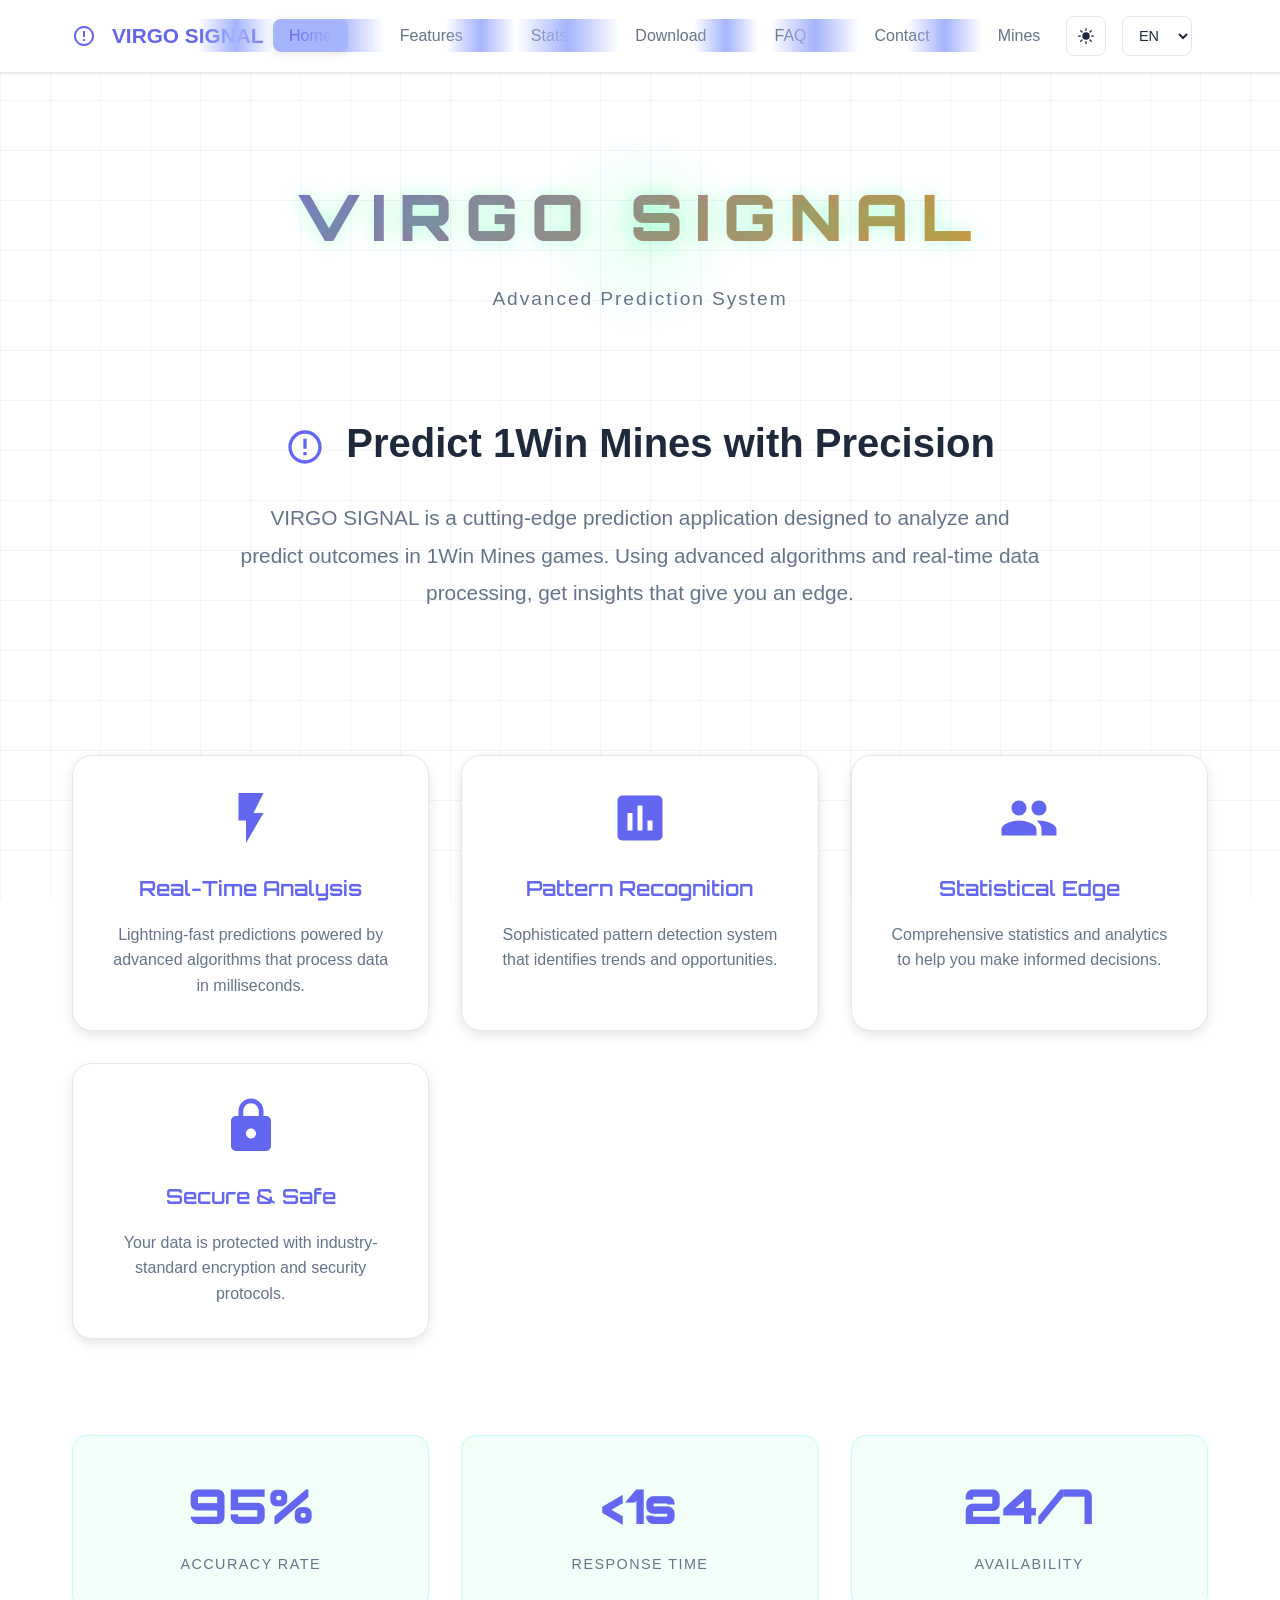
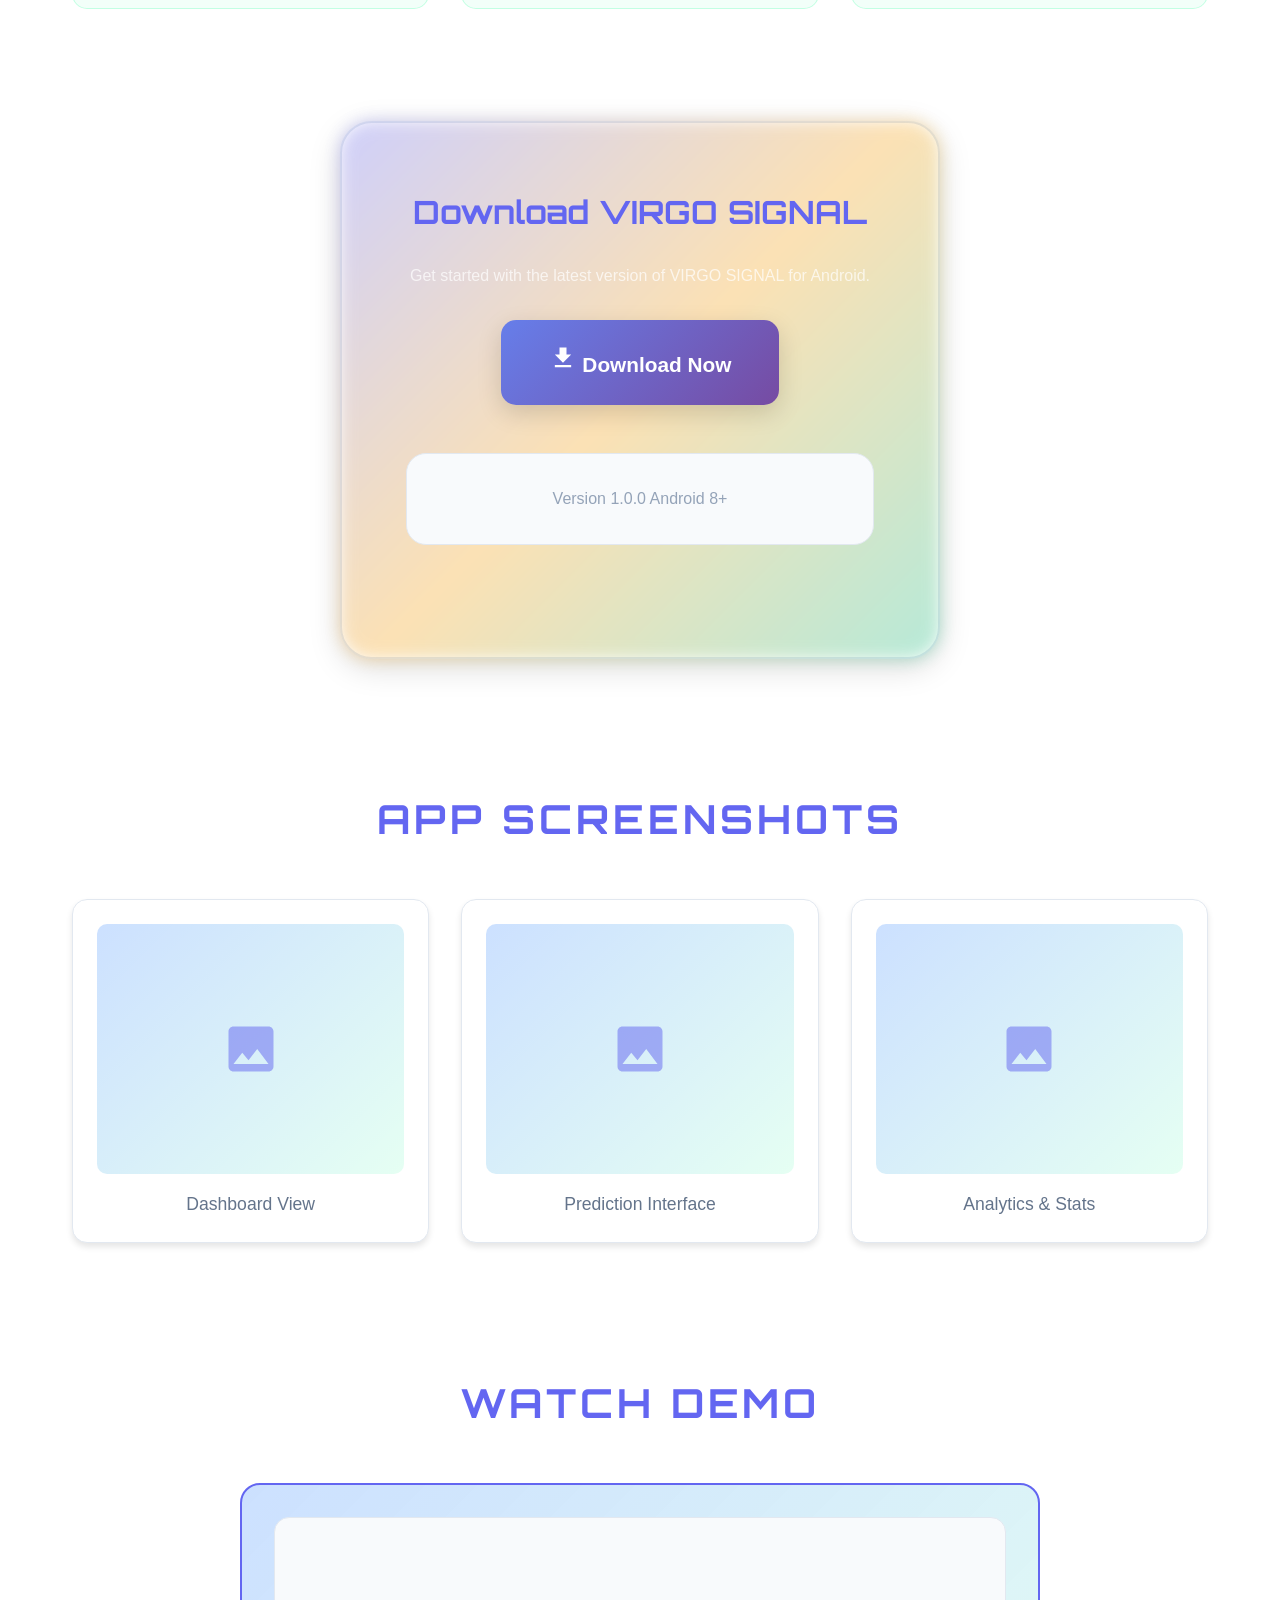
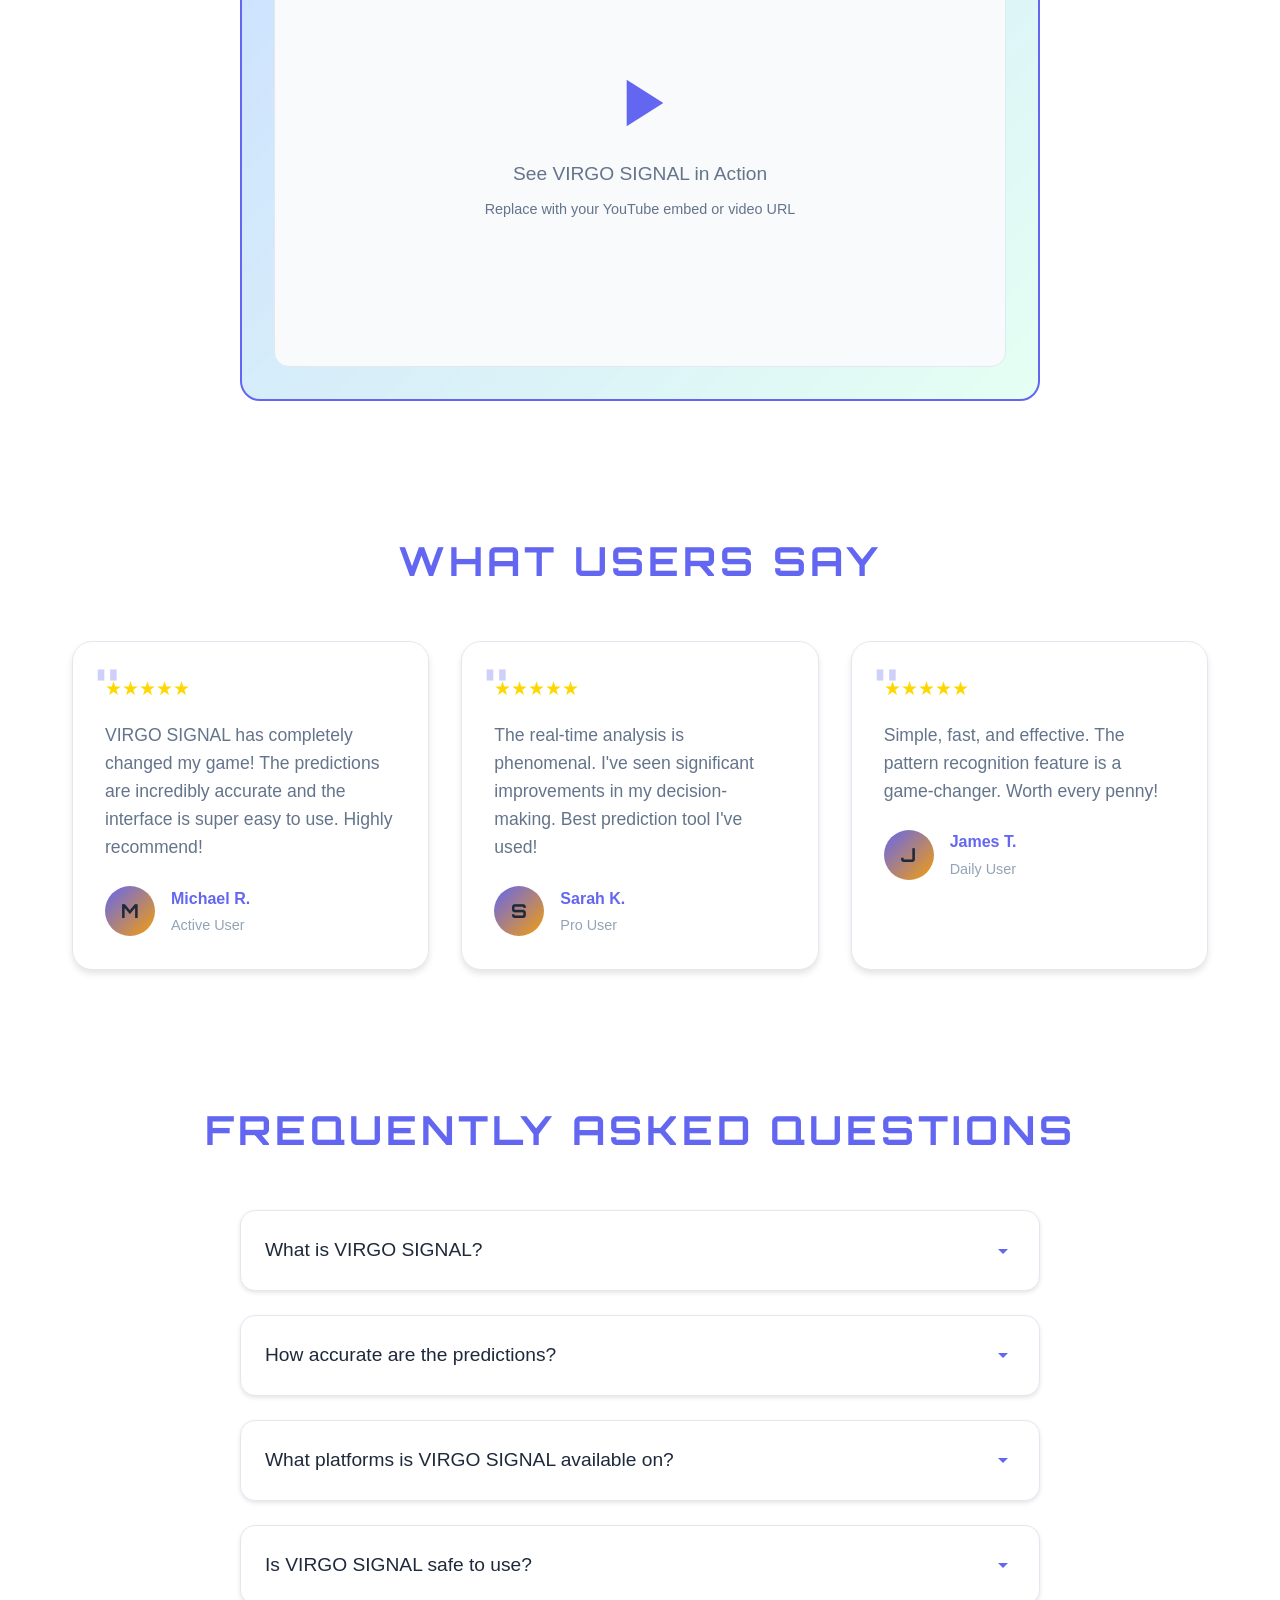
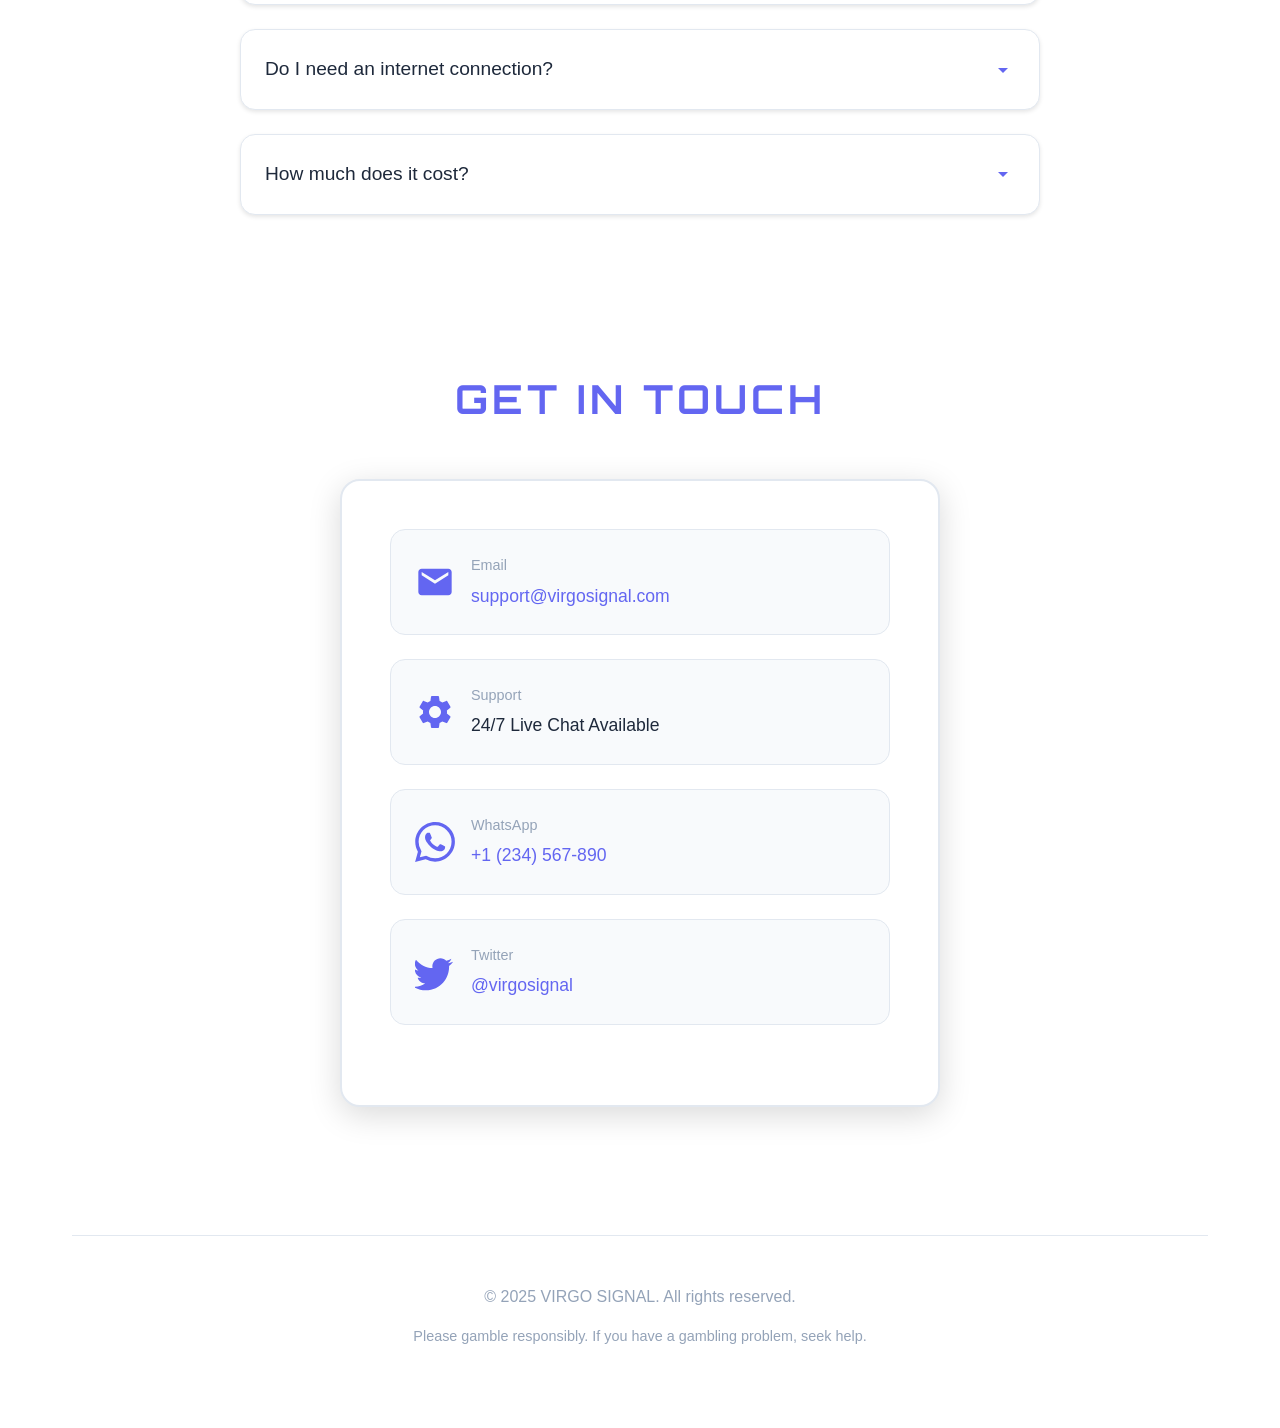
==== commit f0bffdf4: "sitemap" ====
--- a/index.html
+++ b/index.html
@@ -3,9 +3,76 @@
 <head>
     <meta charset="UTF-8">
     <meta name="viewport" content="width=device-width, initial-scale=1.0">
-    <title>VIRGO SIGNAL - 1Win Mines Predictor</title>
+    
+    <!-- Primary Meta Tags -->
+    <title>VIRGO SIGNAL - 1Win Mines Predictor | Advanced AI Prediction System</title>
+    <meta name="title" content="VIRGO SIGNAL - 1Win Mines Predictor | Advanced AI Prediction System">
+    <meta name="description" content="VIRGO SIGNAL is an advanced AI-powered prediction application for 1Win Mines games. Get 95% accuracy with real-time analysis, pattern recognition, and secure encrypted platform. Download now for Android, Windows & macOS.">
+    <meta name="keywords" content="1Win Mines, mines predictor, VIRGO SIGNAL, 1Win prediction, mines game predictor, AI prediction tool, gaming predictor, real-time analysis, pattern recognition, 1Win app, mines calculator, prediction software">
+    <meta name="author" content="VIRGO SIGNAL">
+    <meta name="robots" content="index, follow">
+    <meta name="language" content="English">
+    <meta name="revisit-after" content="7 days">
+    
+    <!-- Open Graph / Facebook Meta Tags -->
+    <meta property="og:type" content="website">
+    <meta property="og:url" content="https://www.virgosignal.online">
+    <meta property="og:title" content="VIRGO SIGNAL - 1Win Mines Predictor | Advanced AI Prediction System">
+    <meta property="og:description" content="Advanced AI-powered prediction application for 1Win Mines games. 95% accuracy rate with real-time analysis and pattern recognition. Download now!">
+    <meta property="og:image" content="https://yourdomain.com/images/virgo-signal-preview.jpg">
+    <meta property="og:image:width" content="1200">
+    <meta property="og:image:height" content="630">
+    <meta property="og:site_name" content="VIRGO SIGNAL">
+    <meta property="og:locale" content="en_US">
+    
+    <!-- Twitter Card Meta Tags -->
+    <meta name="twitter:card" content="summary_large_image">
+    <meta name="twitter:url" content="https://www.virgosignal.online/">
+    <meta name="twitter:title" content="VIRGO SIGNAL - 1Win Mines Predictor">
+    <meta name="twitter:description" content="Advanced AI-powered prediction application for 1Win Mines games. 95% accuracy rate with real-time analysis and pattern recognition.">
+    <meta name="twitter:image" content="https://www.virgosignal.online//images/virgo-signal-preview.jpg">
+    <meta name="twitter:creator" content="@virgosignal">
+    <meta name="twitter:site" content="@virgosignal">
+    
+    <!-- Additional SEO Meta Tags -->
+    <meta name="theme-color" content="#6366f1">
+    <meta name="apple-mobile-web-app-capable" content="yes">
+    <meta name="apple-mobile-web-app-status-bar-style" content="black-translucent">
+    <meta name="apple-mobile-web-app-title" content="VIRGO SIGNAL">
+    <meta name="application-name" content="VIRGO SIGNAL">
+    <meta name="msapplication-TileColor" content="#6366f1">
+    
+    <!-- Canonical URL -->
+    <link rel="canonical" href="https://www.virgosignal.online/">
+    
+    <!-- Fonts -->
     <link href="https://fonts.googleapis.com/css2?family=Orbitron:wght@400;700;900&family=Rajdhani:wght@300;500;700&display=swap" rel="stylesheet">
+    
+    <!-- Stylesheet -->
     <link rel="stylesheet" href="style.css">
+    
+    <!-- JSON-LD Structured Data for Rich Snippets -->
+    <script type="application/ld+json">
+    {
+      "@context": "https://schema.org",
+      "@type": "SoftwareApplication",
+      "name": "VIRGO SIGNAL",
+      "applicationCategory": "GameApplication",
+      "operatingSystem": "Android 8.0+, IOS",
+      "offers": {
+        "@type": "Offer",
+        "price": "5000",
+        "priceCurrency": "TSH"
+      },
+      "aggregateRating": {
+        "@type": "AggregateRating",
+        "ratingValue": "4.8",
+        "ratingCount": "1250"
+      },
+      "description": "Advanced prediction application for 1Win Mines games with 95% accuracy rate."
+    }
+    </script>
+    
     <style>
         /* Popup Overlay */
         .popup-overlay {
@@ -30,7 +97,6 @@
             visibility: visible;
         }
 
-        /* Popup Container */
         .popup-container {
             background: var(--background);
             border: 2px solid var(--primary);
@@ -48,7 +114,6 @@
             transform: scale(1);
         }
 
-        /* Close Button */
         .popup-close {
             position: absolute;
             top: 1rem;
@@ -73,7 +138,6 @@
             transform: rotate(90deg);
         }
 
-        /* Popup Header */
         .popup-header {
             text-align: center;
             margin-bottom: 1.5rem;
@@ -99,7 +163,6 @@
             font-size: 1rem;
         }
 
-        /* Popup Body */
         .popup-body {
             text-align: center;
             margin-bottom: 2rem;
@@ -143,7 +206,6 @@
             font-size: 0.95rem;
         }
 
-        /* Popup Footer */
         .popup-footer {
             display: flex;
             gap: 1rem;
@@ -186,7 +248,6 @@
             border-color: var(--primary);
         }
 
-        /* Don't Show Again Checkbox */
         .popup-checkbox-container {
             display: flex;
             align-items: center;
@@ -203,7 +264,6 @@
             height: 18px;
         }
 
-        /* Mobile Responsive */
         @media (max-width: 768px) {
             .popup-container {
                 padding: 2rem 1.5rem;
@@ -236,7 +296,6 @@
     <div class="background"></div>
     <div class="grid-overlay"></div>
     
-    <!-- Welcome Popup -->
     <div class="popup-overlay" id="welcomePopup">
         <div class="popup-container">
             <button class="popup-close" onclick="closePopup()">&times;</button>
@@ -287,7 +346,6 @@
         </div>
     </div>
     
-    <!-- Navigation Bar -->
     <nav class="navbar">
         <div class="nav-container">
             <div class="nav-brand">
@@ -410,7 +468,7 @@
             <div class="download-box">
                 <h2 class="download-title">Download VIRGO SIGNAL</h2>
                 <p style="color: rgba(255, 255, 255, 0.7); margin-bottom: 2rem;">
-                    Get started with the latest version of VIRGO SIGNAL for  Android.
+                    Get started with the latest version of VIRGO SIGNAL for Android.
                 </p>
                 
                 <a href="download.html" class="download-btn">
@@ -426,7 +484,6 @@
             </div>
         </section>
 
-        <!-- Screenshots Section -->
         <section class="screenshots">
             <h2 class="section-title">App Screenshots</h2>
             <div class="screenshot-grid">
@@ -457,7 +514,6 @@
             </div>
         </section>
 
-        <!-- Video Demo Section -->
         <section class="video-section">
             <h2 class="section-title">Watch Demo</h2>
             <div class="video-container">
@@ -471,7 +527,6 @@
             </div>
         </section>
 
-        <!-- Testimonials Section -->
         <section class="testimonials">
             <h2 class="section-title">What Users Say</h2>
             <div class="testimonials-grid">
@@ -519,7 +574,6 @@
             </div>
         </section>
 
-        <!-- FAQ Section -->
         <section class="faq" id="faq">
             <h2 class="section-title">Frequently Asked Questions</h2>
             <div class="faq-container">
@@ -597,7 +651,6 @@
             </div>
         </section>
 
-        <!-- Contact/Support Section -->
         <section class="contact" id="contact">
             <h2 class="section-title">Get in Touch</h2>
             <div class="contact-container">
@@ -659,270 +712,6 @@
         </footer>
     </div>
 
-    <script>
-        // Welcome Popup Functions
-        function showPopup() {
-            const popup = document.getElementById('welcomePopup');
-            const dontShow = localStorage.getItem('dontShowWelcome');
-            
-            if (!dontShow) {
-                setTimeout(() => {
-                    popup.classList.add('active');
-                }, 500);
-            }
-        }
-
-        function closePopup() {
-            const popup = document.getElementById('welcomePopup');
-            const checkbox = document.getElementById('dontShowAgain');
-            
-            if (checkbox.checked) {
-                localStorage.setItem('dontShowWelcome', 'true');
-            }
-            
-            popup.classList.remove('active');
-        }
-
-        // Close popup when clicking outside
-        document.getElementById('welcomePopup').addEventListener('click', function(e) {
-            if (e.target === this) {
-                closePopup();
-            }
-        });
-
-        // Show popup on page load
-        window.addEventListener('load', showPopup);
-
-        // Mobile menu toggle
-        const hamburger = document.querySelector('.hamburger');
-        const navMenu = document.querySelector('.nav-menu');
-        const navLinks = document.querySelectorAll('.nav-link');
-
-        if (hamburger) {
-            hamburger.addEventListener('click', function() {
-                hamburger.classList.toggle('active');
-                navMenu.classList.toggle('active');
-            });
-
-            // Close menu when a link is clicked
-            navLinks.forEach(link => {
-                link.addEventListener('click', function() {
-                    hamburger.classList.remove('active');
-                    navMenu.classList.remove('active');
-                });
-            });
-        }
-
-        // Update active nav link based on scroll
-        window.addEventListener('scroll', function() {
-            let current = '';
-            const sections = document.querySelectorAll('section');
-            
-            sections.forEach(section => {
-                const sectionTop = section.offsetTop;
-                const sectionHeight = section.clientHeight;
-                if (scrollY >= sectionTop - 200) {
-                    current = section.getAttribute('id');
-                }
-            });
-
-            navLinks.forEach(link => {
-                link.classList.remove('active');
-                if (link.getAttribute('href').includes(current)) {
-                    link.classList.add('active');
-                }
-            });
-        });
-
-        function handleDownload(event) {
-            event.preventDefault();
-            
-            // Replace this URL with your actual download link
-            const downloadUrl = 'YOUR_DOWNLOAD_LINK_HERE';
-            
-            const userAgent = navigator.userAgent.toLowerCase();
-            let selectedUrl = downloadUrl;
-            
-            if (userAgent.includes('windows')) {
-                selectedUrl = 'YOUR_WINDOWS_DOWNLOAD_LINK';
-            } else if (userAgent.includes('mac')) {
-                selectedUrl = 'YOUR_MAC_DOWNLOAD_LINK';
-            } else if (userAgent.includes('android')) {
-                selectedUrl = 'YOUR_ANDROID_DOWNLOAD_LINK';
-            }
-            
-            alert('Download starting... Please wait.');
-            console.log('Download would start for:', selectedUrl);
-        }
-
-        // Add some interactive elements
-        document.querySelectorAll('.feature-card').forEach(card => {
-            card.addEventListener('mouseenter', function() {
-                this.style.transform = 'translateY(-10px) scale(1.02)';
-            });
-            
-            card.addEventListener('mouseleave', function() {
-                this.style.transform = 'translateY(0) scale(1)';
-            });
-        });
-
-        // FAQ Toggle Function
-        function toggleFaq(element) {
-            const faqItem = element.parentElement;
-            const isActive = faqItem.classList.contains('active');
-            
-            // Close all FAQ items
-            document.querySelectorAll('.faq-item').forEach(item => {
-                item.classList.remove('active');
-            });
-            
-            // Open clicked item if it wasn't active
-            if (!isActive) {
-                faqItem.classList.add('active');
-            }
-        }
-
-        // Animate stats on scroll
-        const observerOptions = {
-            threshold: 0.5,
-            rootMargin: '0px 0px -100px 0px'
-        };
-
-        const observer = new IntersectionObserver((entries) => {
-            entries.forEach(entry => {
-                if (entry.isIntersecting) {
-                    entry.target.style.opacity = '1';
-                    entry.target.style.transform = 'translateY(0)';
-                }
-            });
-        }, observerOptions);
-
-        document.querySelectorAll('.stat-card').forEach(stat => {
-            stat.style.opacity = '0';
-            stat.style.transform = 'translateY(30px)';
-            stat.style.transition = 'all 0.6s ease';
-            observer.observe(stat);
-        });
-
-        // Theme Toggle Functionality
-        const themeToggle = document.getElementById('theme-toggle');
-        const sunIcon = themeToggle.querySelector('.sun-icon');
-        const moonIcon = themeToggle.querySelector('.moon-icon');
-        const body = document.body;
-
-        // Check for saved theme preference or default to light mode
-        const currentTheme = localStorage.getItem('theme') || 'light';
-        if (currentTheme === 'dark') {
-            body.classList.add('dark-theme');
-            sunIcon.style.display = 'none';
-            moonIcon.style.display = 'block';
-        }
-
-        themeToggle.addEventListener('click', () => {
-            body.classList.toggle('dark-theme');
-            const isDark = body.classList.contains('dark-theme');
-
-            if (isDark) {
-                sunIcon.style.display = 'none';
-                moonIcon.style.display = 'block';
-                localStorage.setItem('theme', 'dark');
-            } else {
-                sunIcon.style.display = 'block';
-                moonIcon.style.display = 'none';
-                localStorage.setItem('theme', 'light');
-            }
-        });
-
-        // Language Translation Functionality
-        const languageSelect = document.getElementById('language-select');
-        const currentLang = localStorage.getItem('language') || 'en';
-        languageSelect.value = currentLang;
-
-        // Translation dictionary
-        const translations = {
-            en: {
-                home: "Home",
-                features: "Features",
-                stats: "Stats",
-                download: "Download",
-                faq: "FAQ",
-                contact: "Contact",
-                "hero-title": "Predict Mines with Precision",
-                "hero-description": "Advanced AI-powered prediction system for 1Win Mines. Maximize your winnings with intelligent pattern recognition and real-time analysis.",
-                "download-btn": "Download Now",
-                "features-title": "Powerful Features",
-                "stats-title": "Proven Results",
-                "faq-title": "Frequently Asked Questions",
-                "contact-title": "Get in Touch"
-            },
-            fr: {
-                home: "Accueil",
-                features: "Fonctionnalités",
-                stats: "Statistiques",
-                download: "Télécharger",
-                faq: "FAQ",
-                contact: "Contact",
-                "hero-title": "Prédisez les Mines avec Précision",
-                "hero-description": "Système de prédiction avancé alimenté par IA pour 1Win Mines. Maximisez vos gains avec la reconnaissance intelligente des motifs et l'analyse en temps réel.",
-                "download-btn": "Télécharger Maintenant",
-                "features-title": "Fonctionnalités Puissantes",
-                "stats-title": "Résultats Prouvés",
-                "faq-title": "Questions Fréquemment Posées",
-                "contact-title": "Nous Contacter"
-            },
-            sw: {
-                home: "Nyumbani",
-                features: "Vipengele",
-                stats: "Takwimu",
-                download: "Pakua",
-                faq: "Maswali Yanayoulizwa Mara Kwa Mara",
-                contact: "Wasiliana",
-                "hero-title": "Tabiri Migodi kwa Usahihi",
-                "hero-description": "Mfumo wa hali ya juu wa utabiri unaoendeshwa na AI kwa 1Win Mines. Ongeza mapato yako kwa kutambua mifumo ya akili na uchambuzi wa wakati halisi.",
-                "download-btn": "Pakua Sasa",
-                "features-title": "Vipengele Vikali",
-                "stats-title": "Matokeo Thabitishwa",
-                "faq-title": "Maswali Yanayoulizwa Mara Kwa Mara",
-                "contact-title": "Wasiliana Nasi"
-            }
-        };
-
-        function translatePage(lang) {
-            // Translate navigation
-            document.querySelectorAll('.nav-link').forEach(link => {
-                const key = link.textContent.toLowerCase();
-                if (translations[lang] && translations[lang][key]) {
-                    link.textContent = translations[lang][key];
-                }
-            });
-
-            // Translate specific elements
-            const elementsToTranslate = [
-                { selector: '.hero-title', key: 'hero-title' },
-                { selector: '.hero-description', key: 'hero-description' },
-                { selector: '.download-btn', key: 'download-btn' },
-                { selector: 'h2:contains("Powerful Features")', key: 'features-title' },
-                { selector: 'h2:contains("Proven Results")', key: 'stats-title' },
-                { selector: 'h2:contains("Frequently Asked Questions")', key: 'faq-title' },
-                { selector: 'h2:contains("Get in Touch")', key: 'contact-title' }
-            ];
-
-            elementsToTranslate.forEach(({ selector, key }) => {
-                const element = document.querySelector(selector);
-                if (element && translations[lang] && translations[lang][key]) {
-                    element.textContent = translations[lang][key];
-                }
-            });
-
-            localStorage.setItem('language', lang);
-        }
-
-        languageSelect.addEventListener('change', (e) => {
-            translatePage(e.target.value);
-        });
-
-        // Initialize translation
-        translatePage(currentLang);
-    </script>
+    <script src="script.js"></script>
 </body>
 </html>
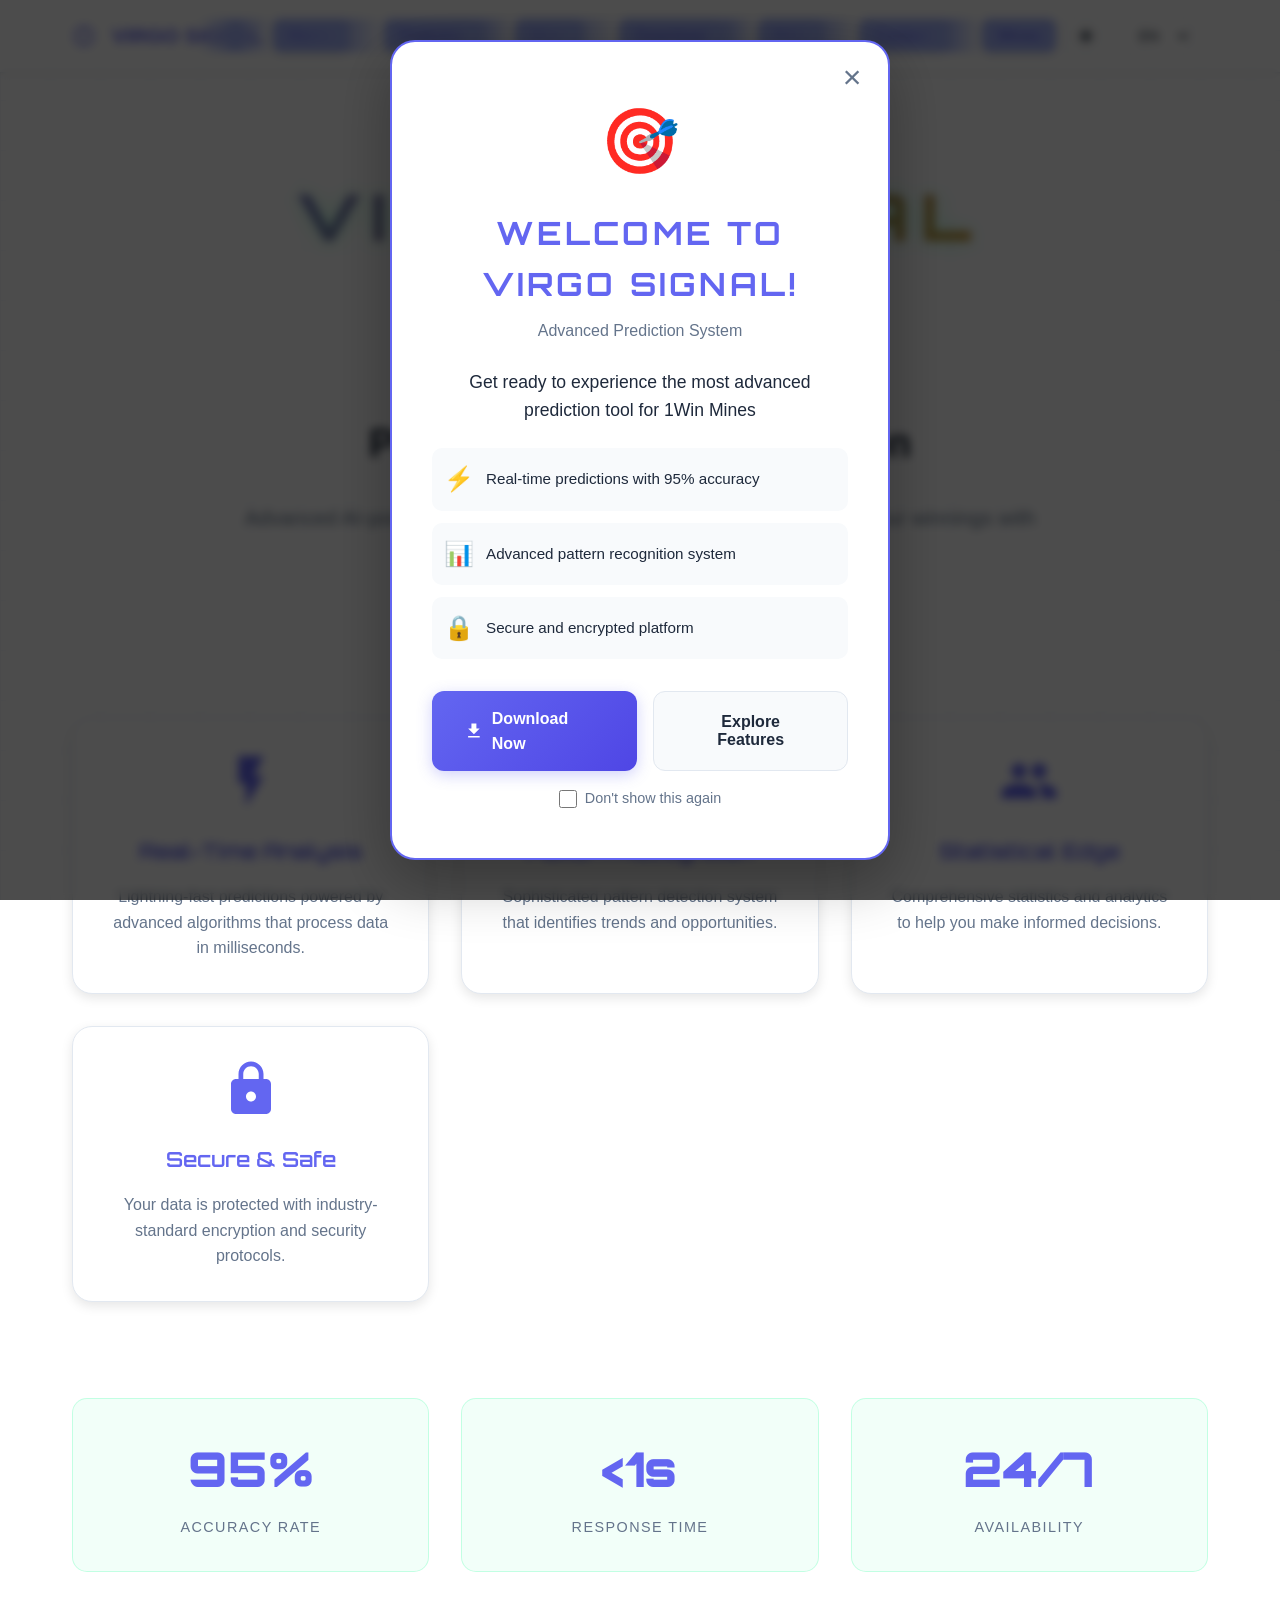
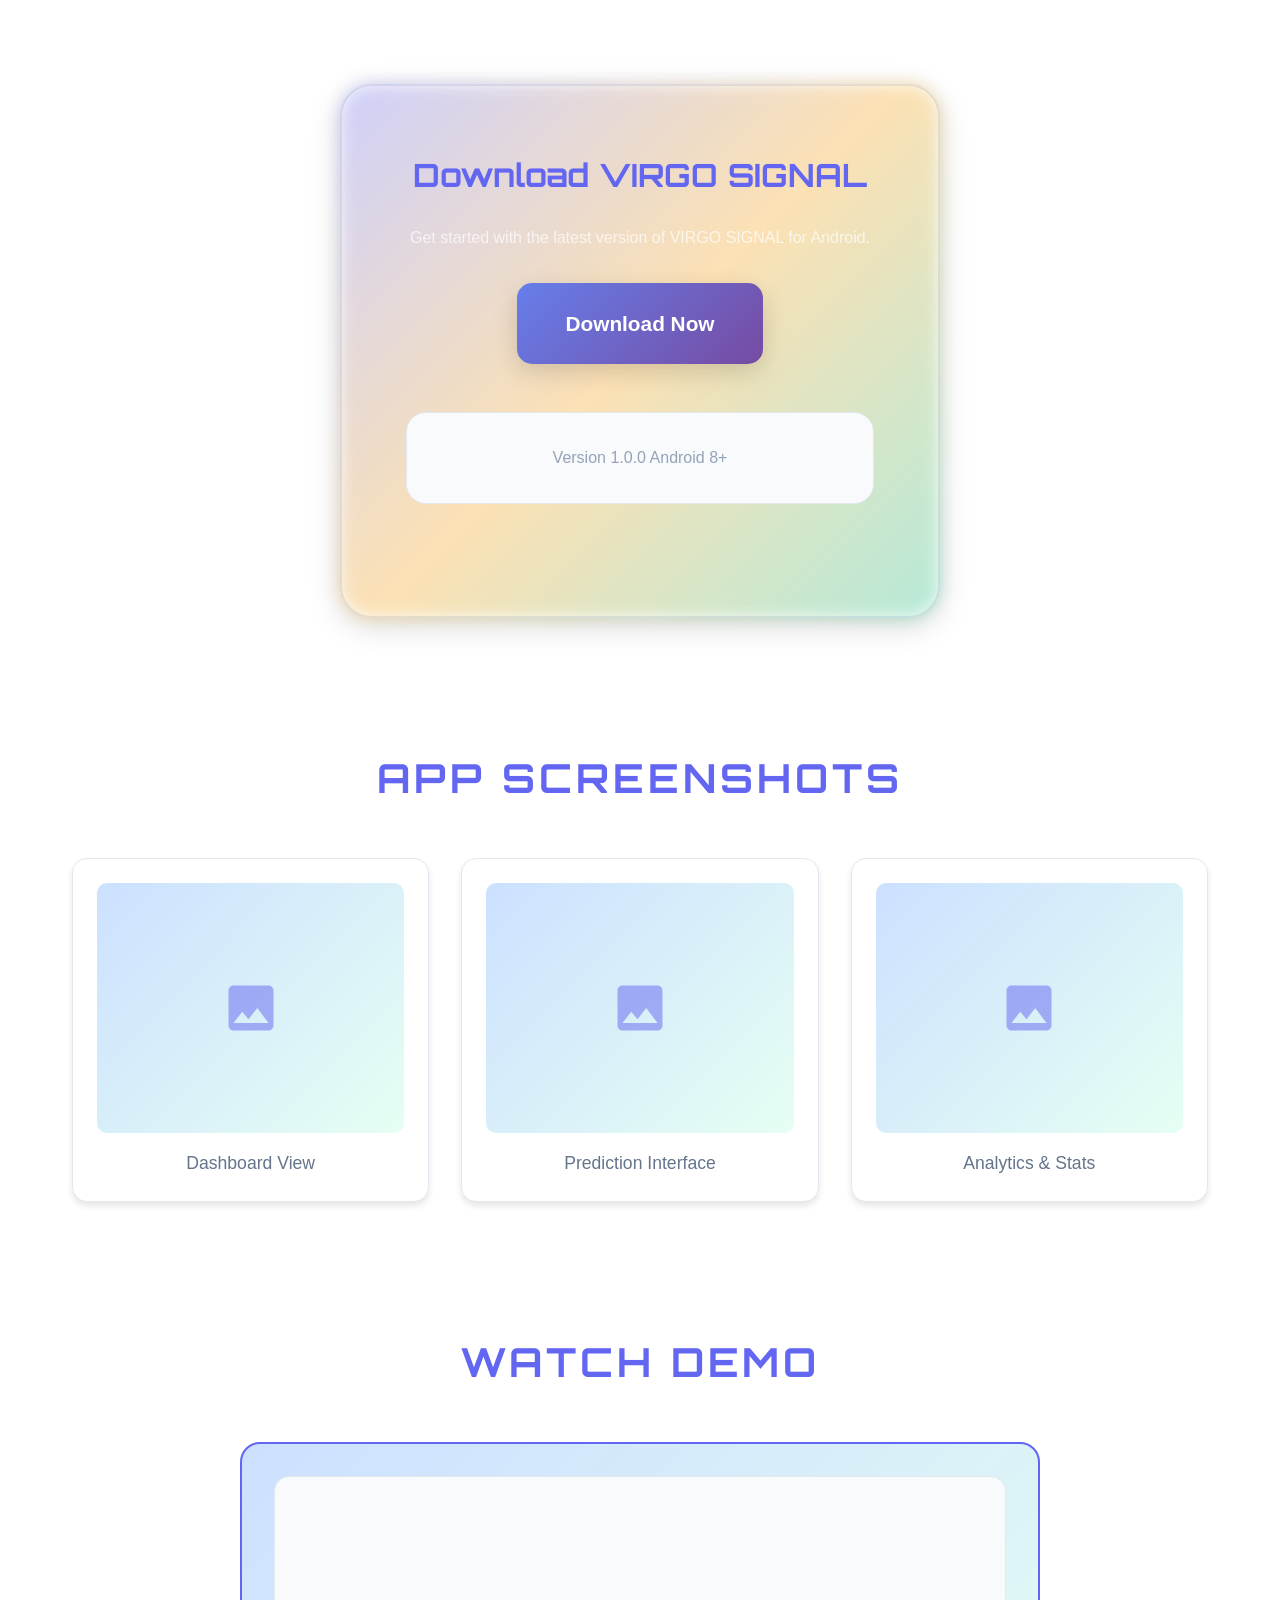
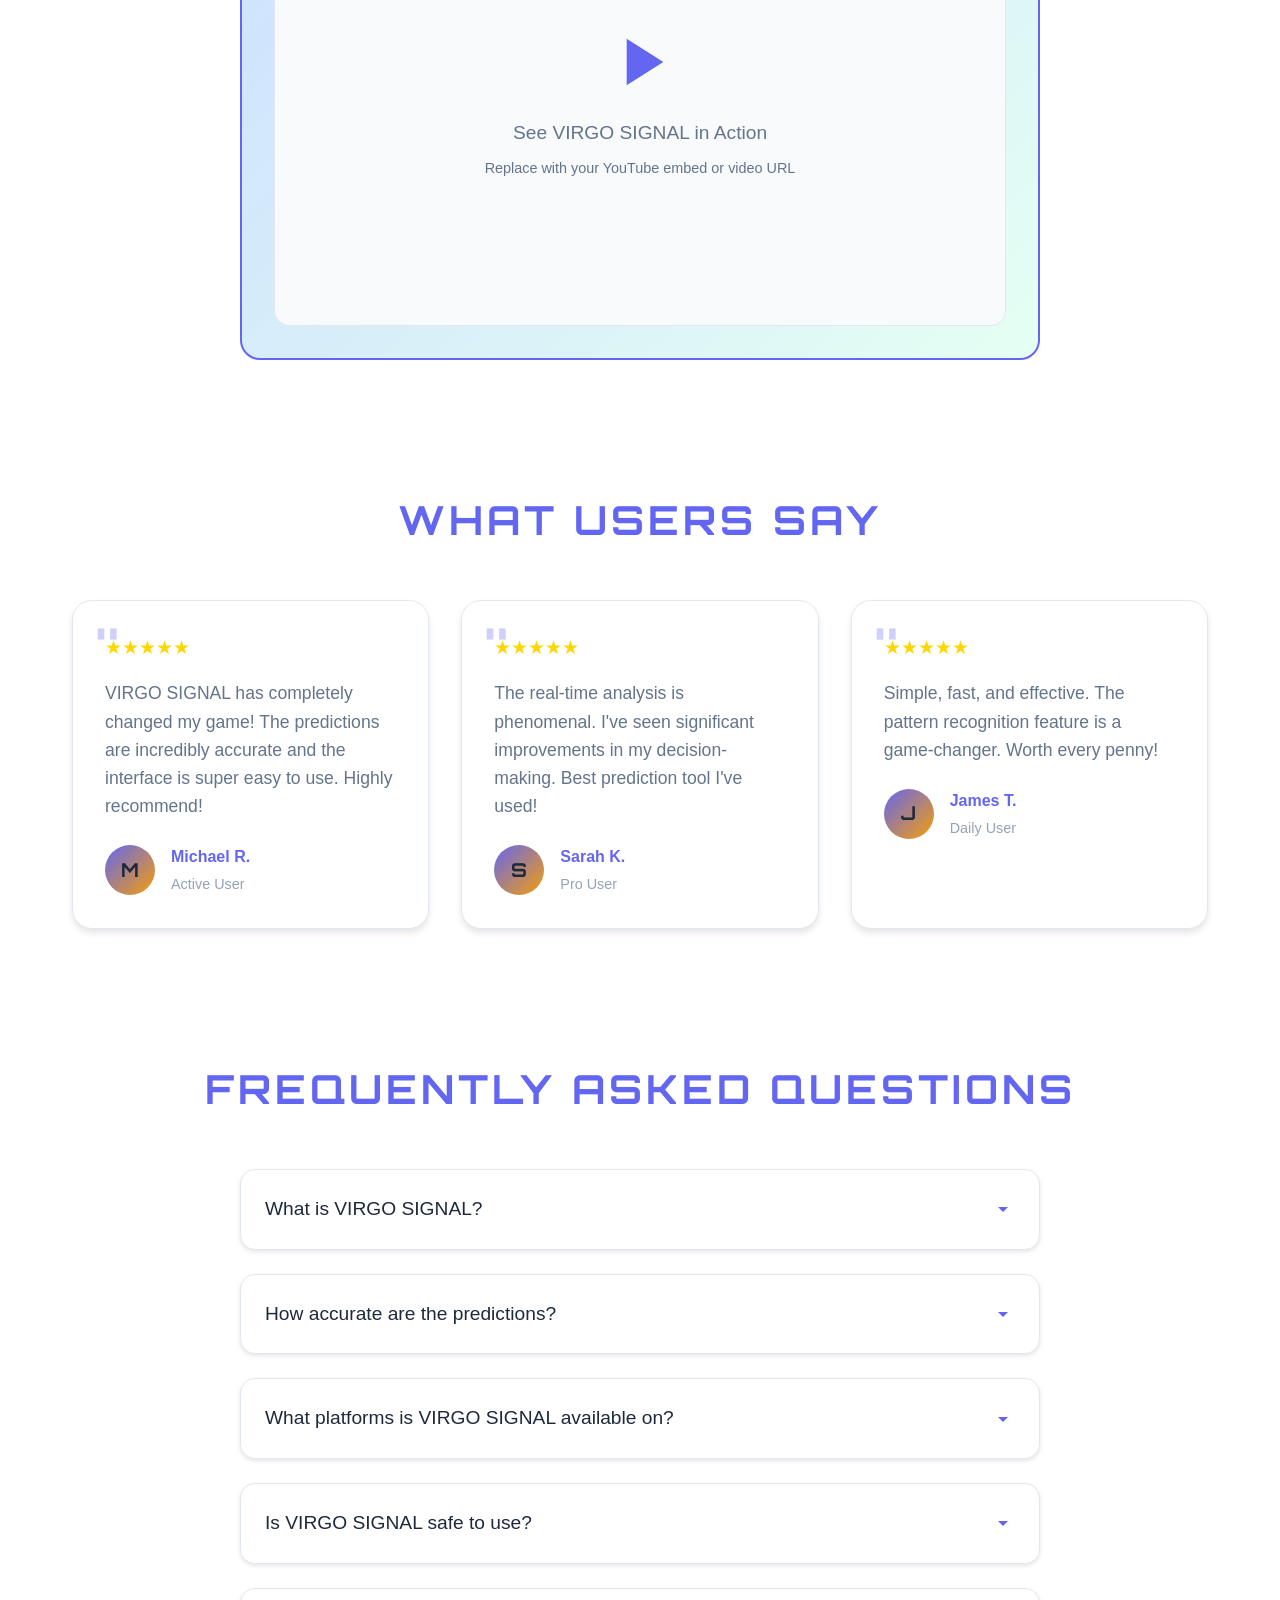
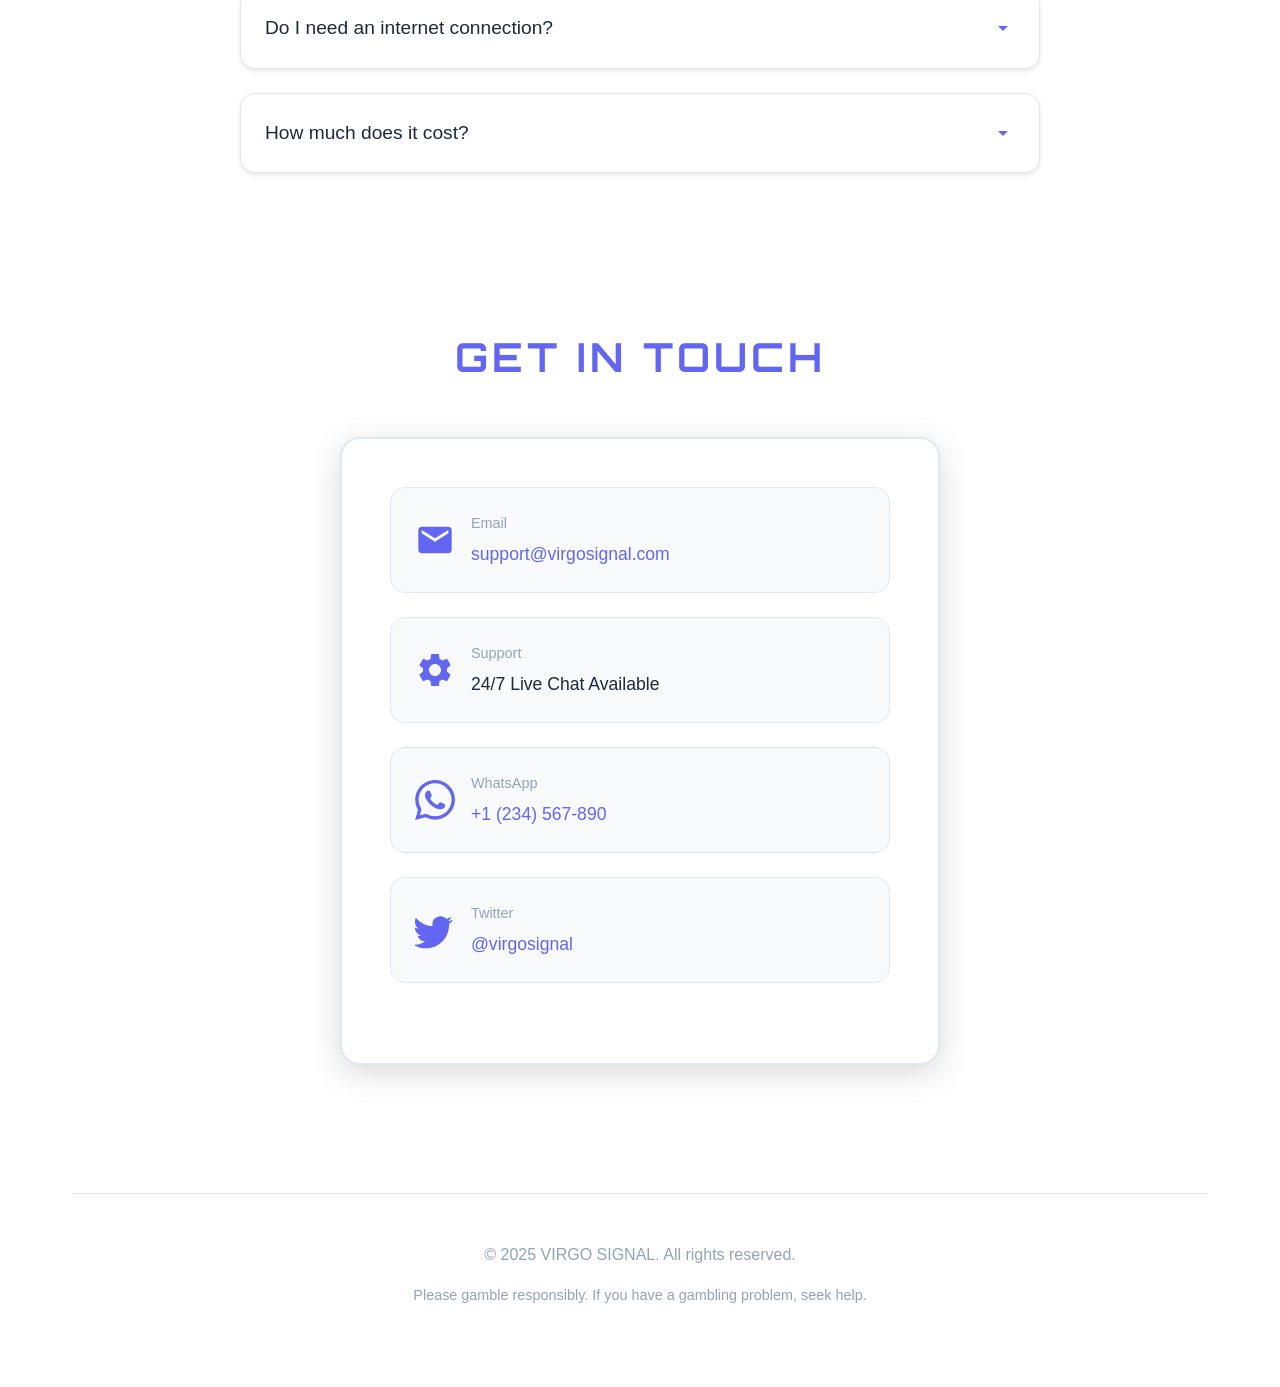
==== commit 46b6dbff: "scripts" ====
--- a/index.html
+++ b/index.html
@@ -6,9 +6,9 @@
     
     <!-- Primary Meta Tags -->
     <title>VIRGO SIGNAL - 1Win Mines Predictor | Advanced AI Prediction System</title>
-    <meta name="title" content="VIRGO SIGNAL - 1Win Mines Predictor | Advanced AI Prediction System">
-    <meta name="description" content="VIRGO SIGNAL is an advanced AI-powered prediction application for 1Win Mines games. Get 95% accuracy with real-time analysis, pattern recognition, and secure encrypted platform. Download now for Android, Windows & macOS.">
-    <meta name="keywords" content="1Win Mines, mines predictor, VIRGO SIGNAL, 1Win prediction, mines game predictor, AI prediction tool, gaming predictor, real-time analysis, pattern recognition, 1Win app, mines calculator, prediction software">
+    <meta name="title" content="VIRGO SIGNAL - 1Win Mines Predictor | Advanced System">
+    <meta name="description" content="VIRGO SIGNAL is an advanced prediction application for 1Win Mines games. Get 95% accuracy with real-time analysis, pattern recognition, and secure encrypted platform. Download now for Android, ">
+    <meta name="keywords" content="1Win Mines, mines predictor, VIRGO SIGNAL, 1Win prediction, mines game predictor, gaming predictor, real-time analysis, pattern recognition, 1Win app, mines calculator, prediction software">
     <meta name="author" content="VIRGO SIGNAL">
     <meta name="robots" content="index, follow">
     <meta name="language" content="English">
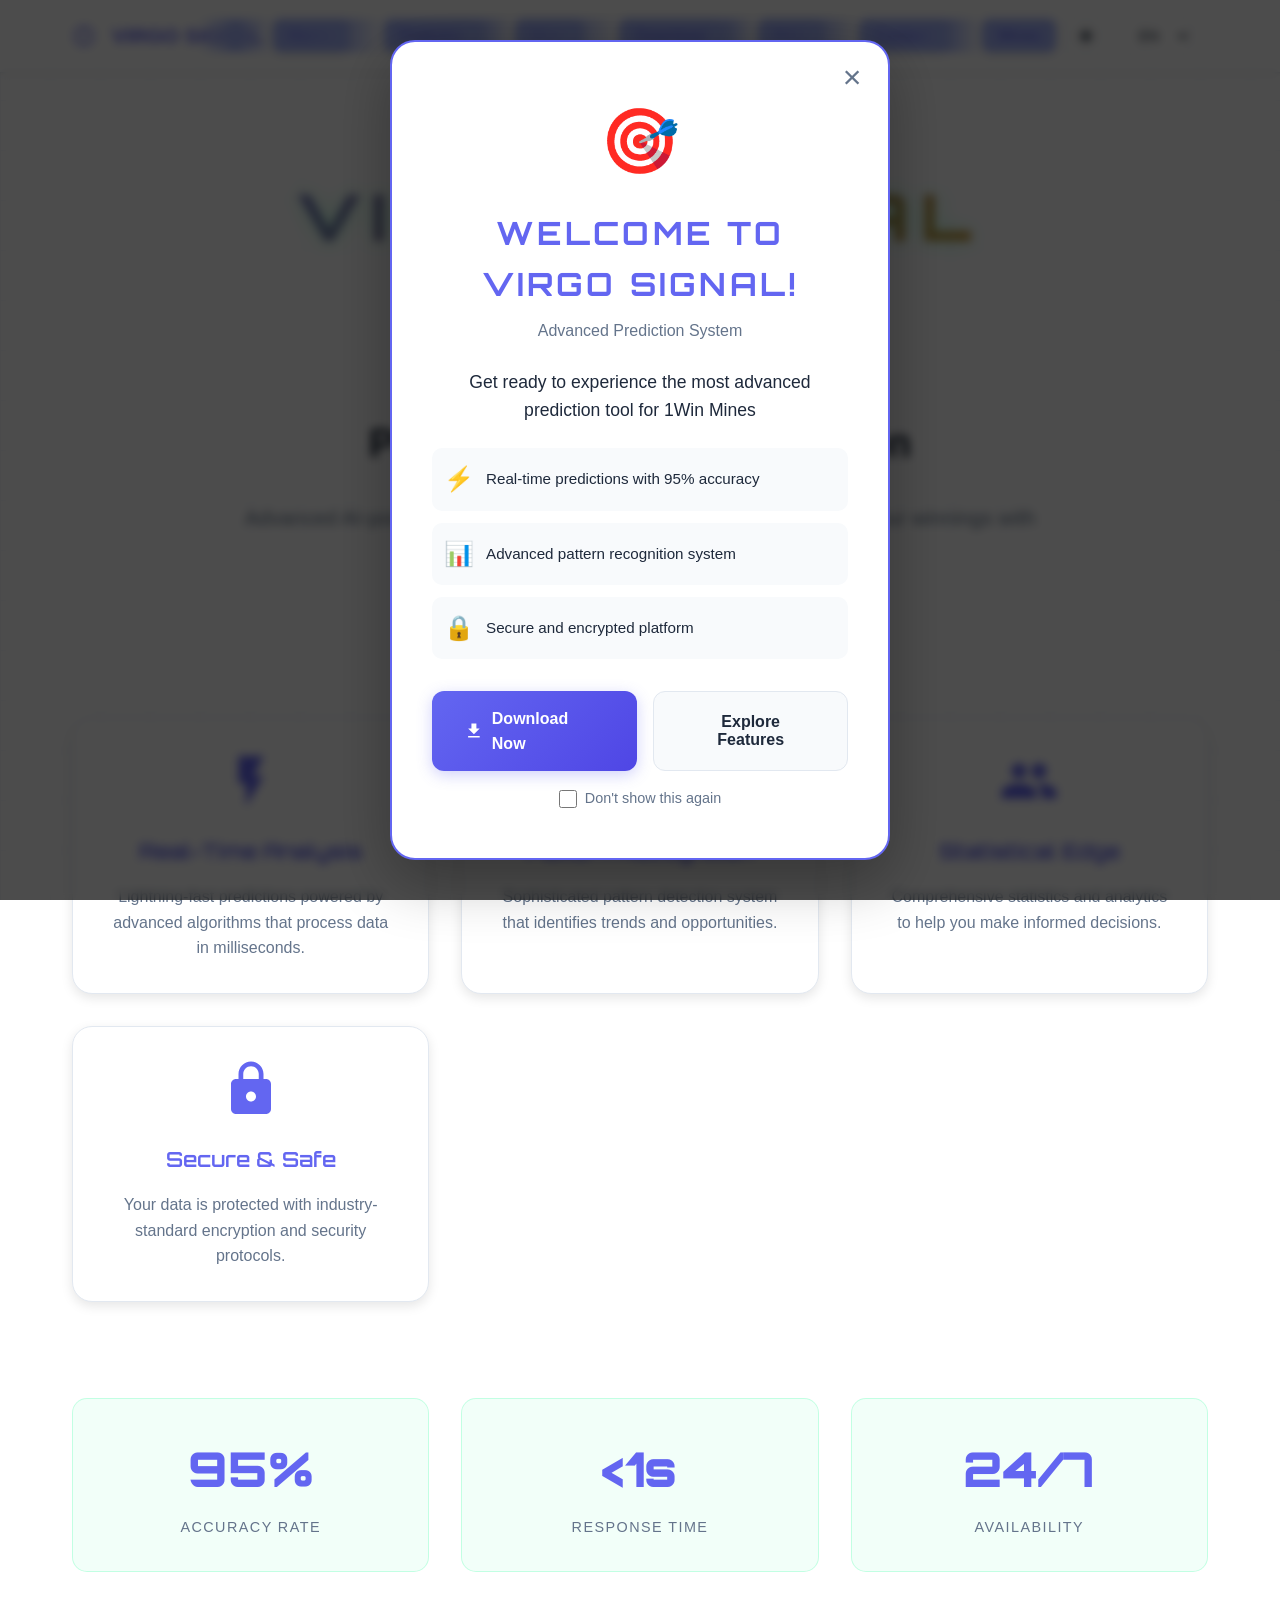
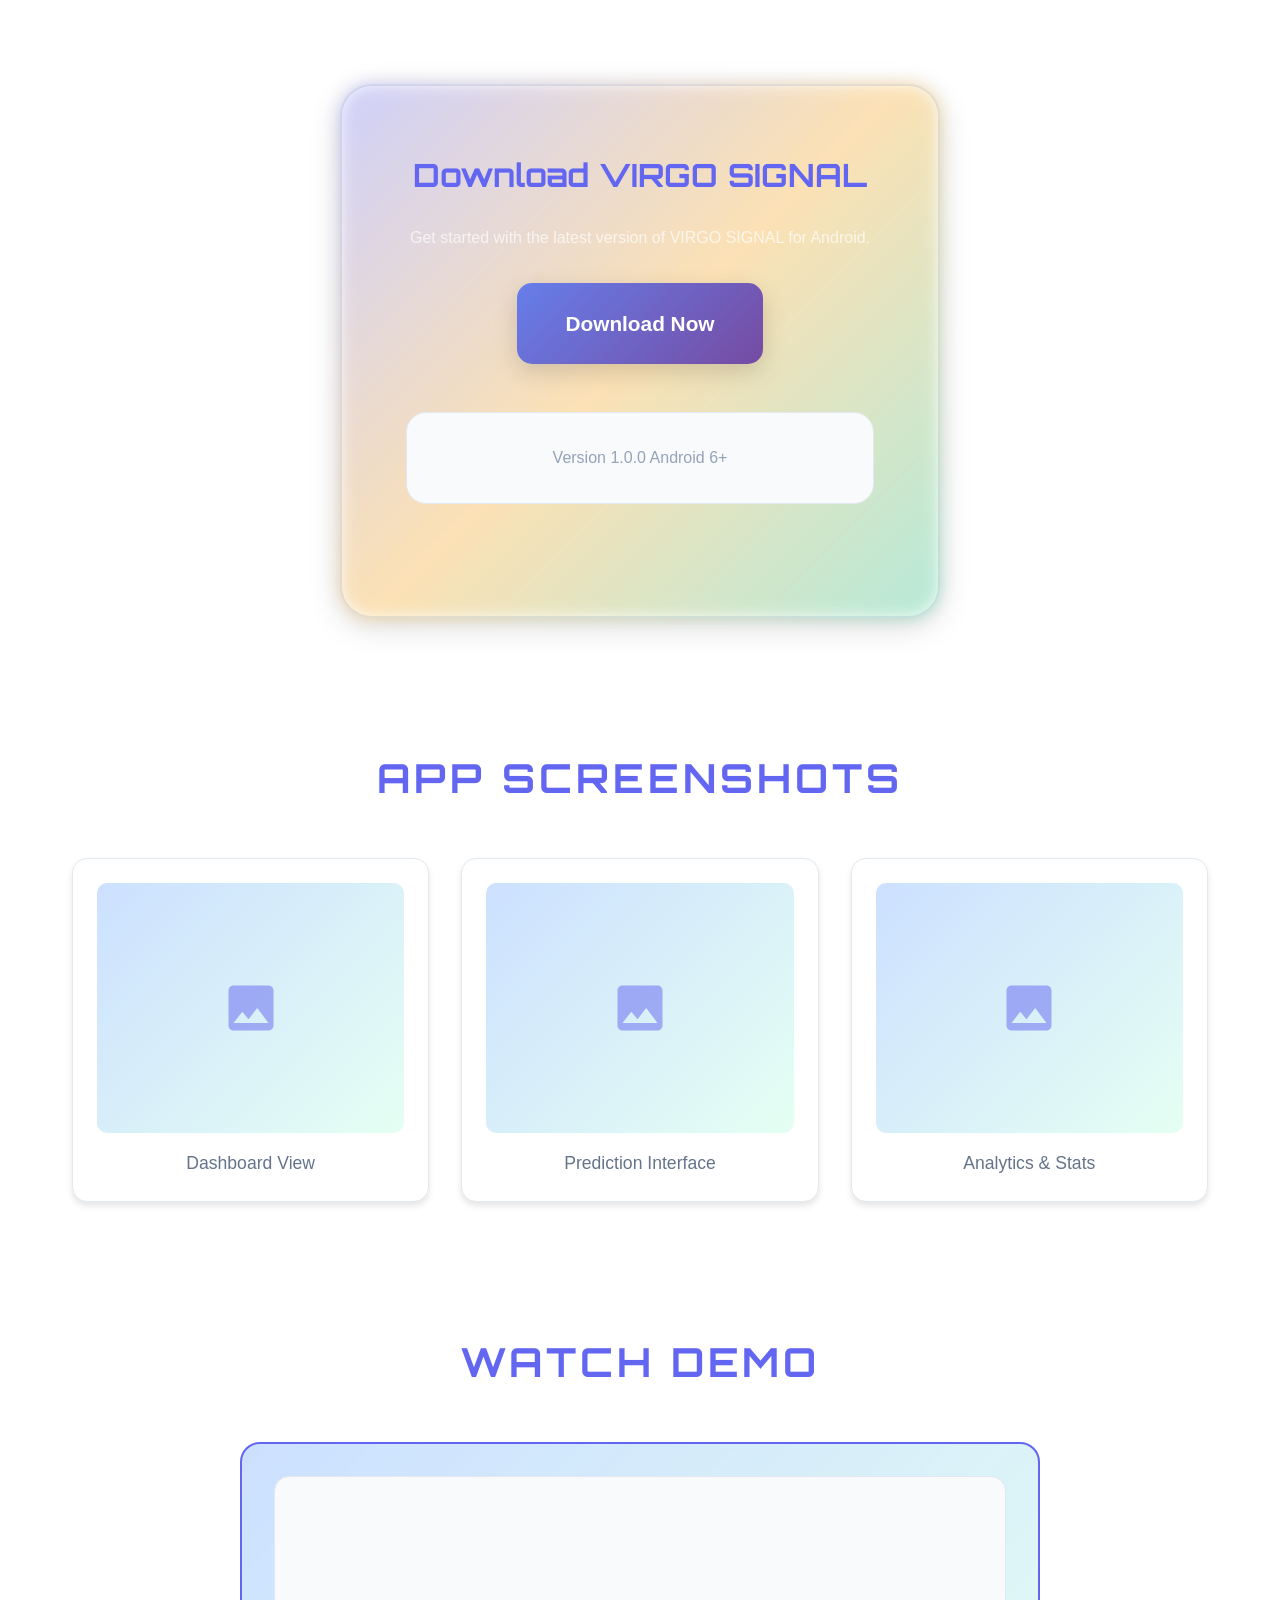
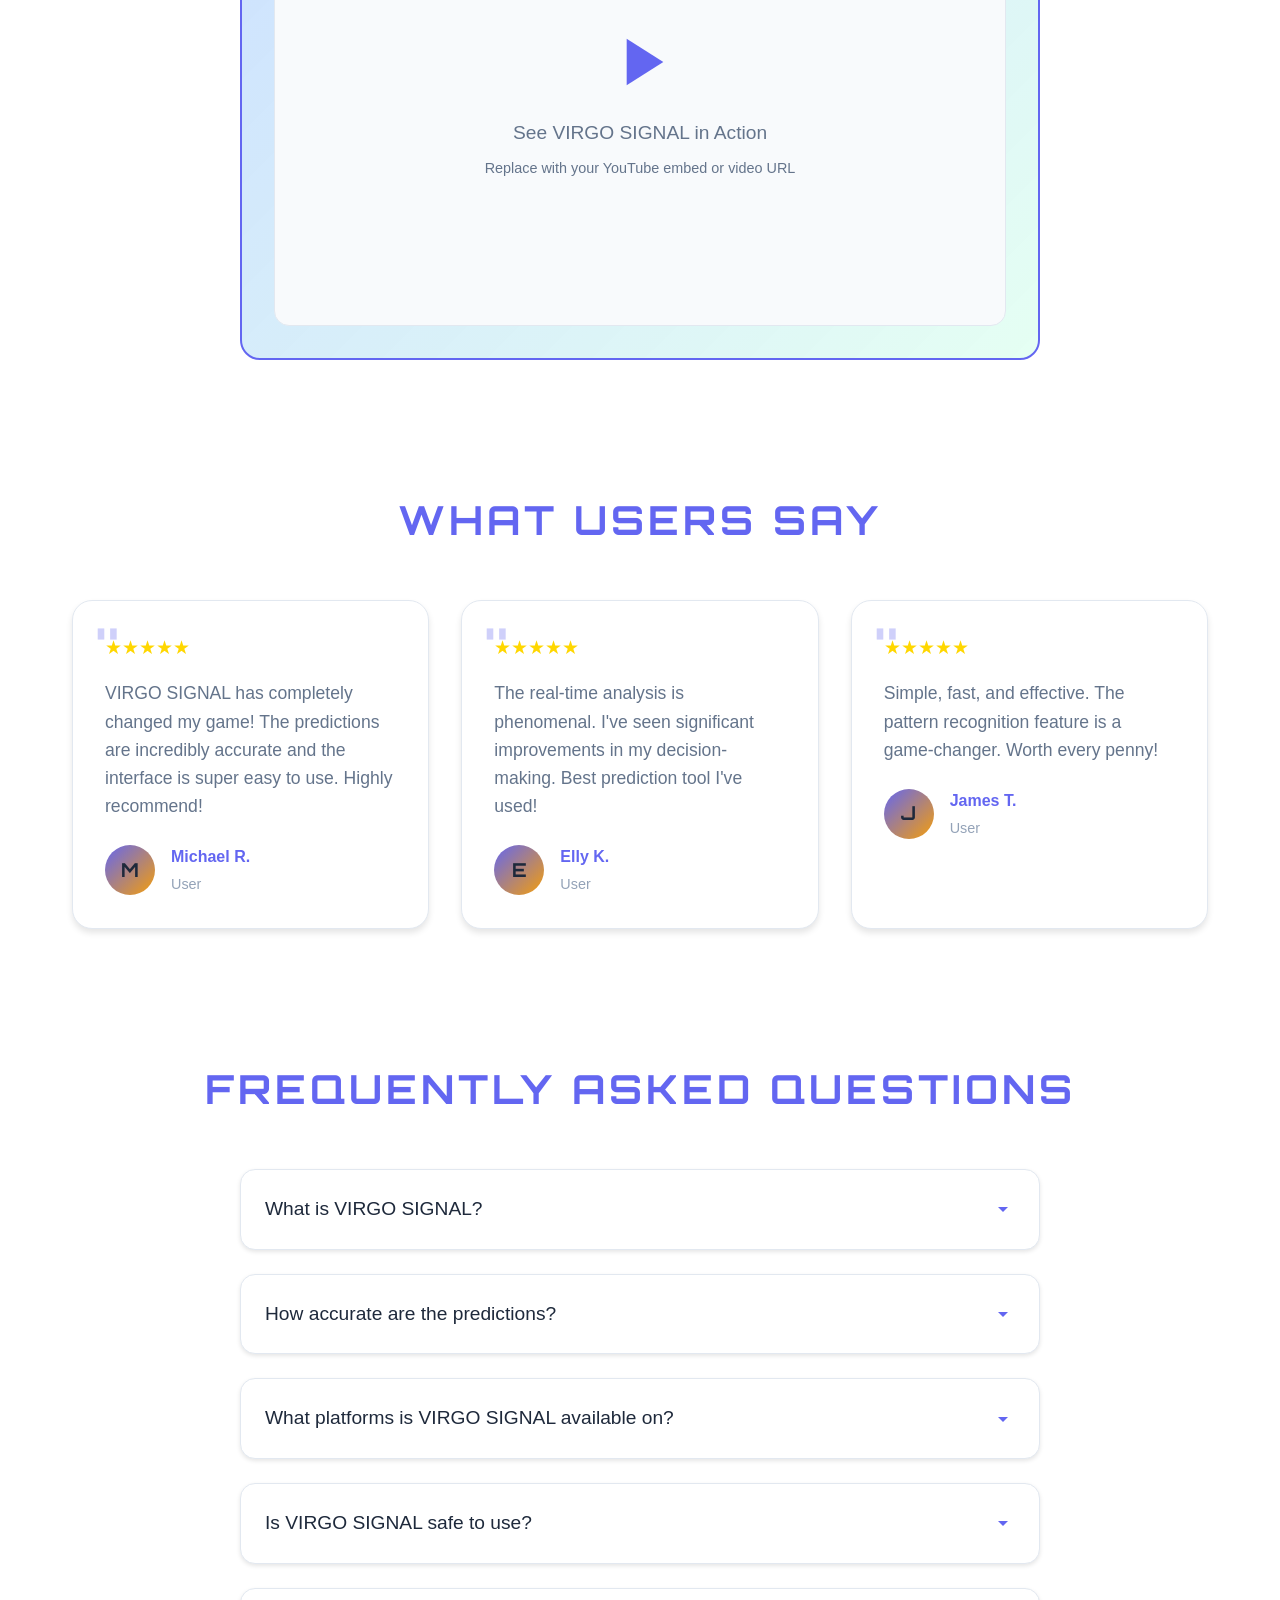
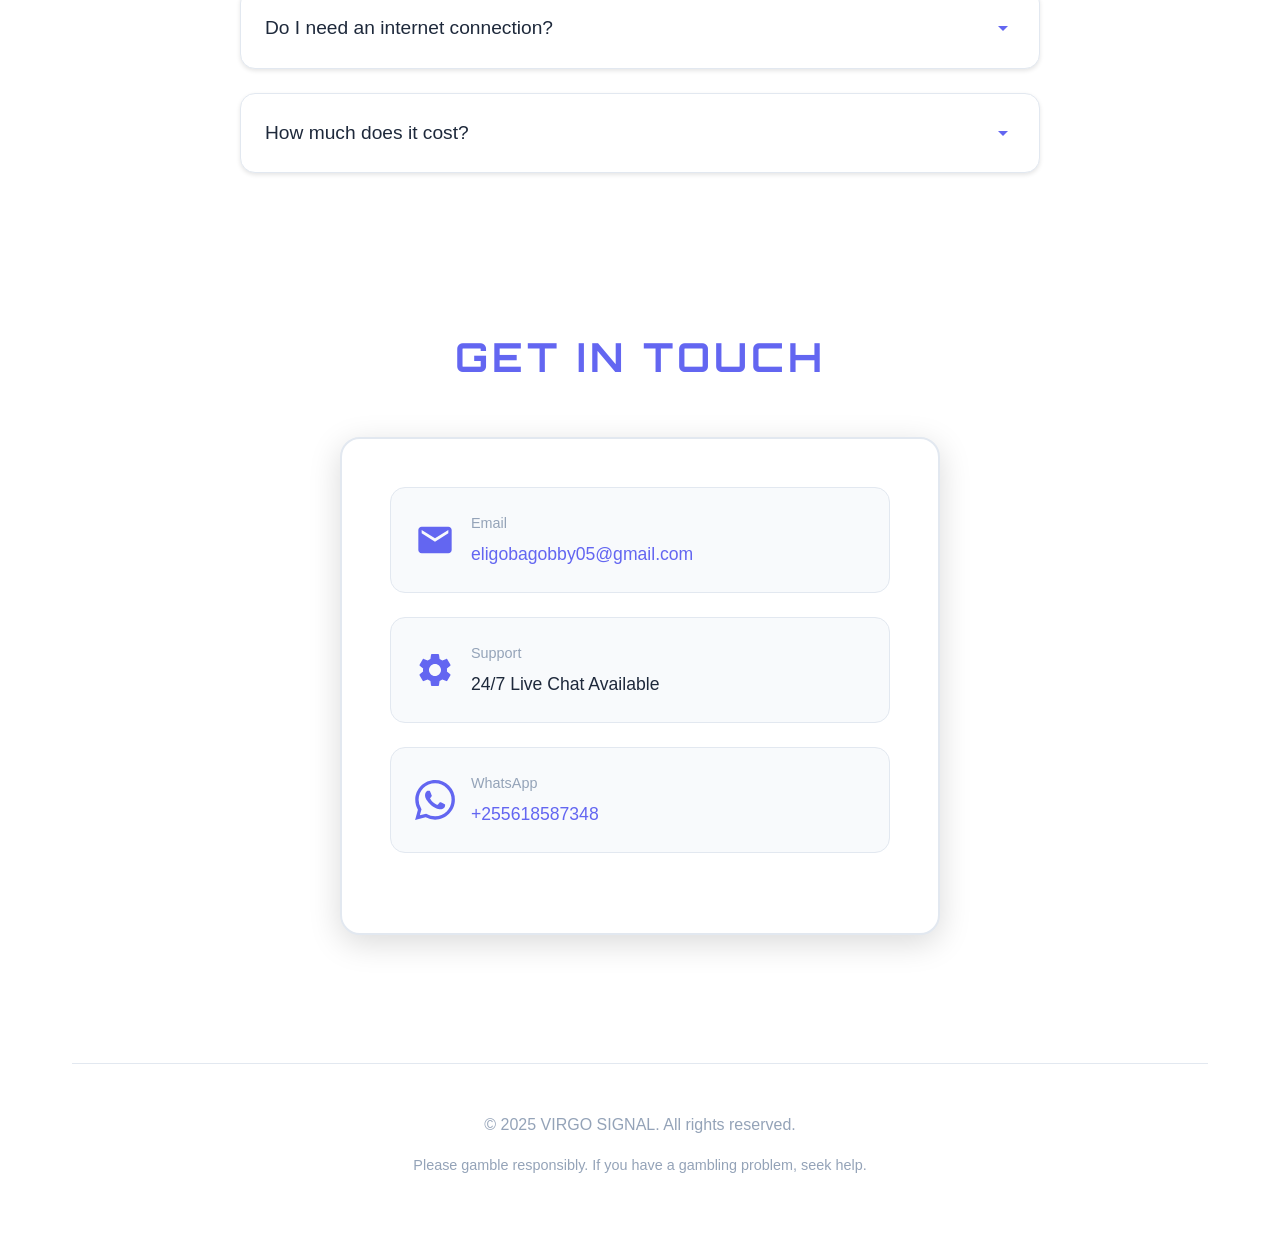
==== commit 99d8df8f: "updat" ====
--- a/index.html
+++ b/index.html
@@ -479,7 +479,7 @@
                 </a>
                 
                 <div class="version-info">
-                    Version 1.0.0  Android 8+
+                    Version 1.0.0  Android 6+
                 </div>
             </div>
         </section>
@@ -539,7 +539,7 @@
                         <div class="author-avatar">M</div>
                         <div class="author-info">
                             <div class="author-name">Michael R.</div>
-                            <div class="author-title">Active User</div>
+                            <div class="author-title">User</div>
                         </div>
                     </div>
                 </div>
@@ -550,10 +550,10 @@
                         The real-time analysis is phenomenal. I've seen significant improvements in my decision-making. Best prediction tool I've used!
                     </p>
                     <div class="testimonial-author">
-                        <div class="author-avatar">S</div>
+                        <div class="author-avatar">E</div>
                         <div class="author-info">
-                            <div class="author-name">Sarah K.</div>
-                            <div class="author-title">Pro User</div>
+                            <div class="author-name">Elly K.</div>
+                            <div class="author-title">User</div>
                         </div>
                     </div>
                 </div>
@@ -567,7 +567,7 @@
                         <div class="author-avatar">J</div>
                         <div class="author-info">
                             <div class="author-name">James T.</div>
-                            <div class="author-title">Daily User</div>
+                            <div class="author-title">User</div>
                         </div>
                     </div>
                 </div>
@@ -662,7 +662,7 @@
                         <div class="contact-info">
                             <div class="contact-label">Email</div>
                             <div class="contact-value">
-                                <a href="mailto:support@virgosignal.com">support@virgosignal.com</a>
+                                <a href="mailto:eligobagobby05@gmail.com">eligobagobby05@gmail.com</a>
                             </div>
                         </div>
                     </div>
@@ -684,19 +684,7 @@
                         <div class="contact-info">
                             <div class="contact-label">WhatsApp</div>
                             <div class="contact-value">
-                                <a href="https://wa.me/1234567890" target="_blank">+1 (234) 567-890</a>
-                            </div>
-                        </div>
-                    </div>
-
-                    <div class="contact-item">
-                        <svg class="contact-icon" viewBox="0 0 24 24">
-                            <path d="M22.46 6c-.85.38-1.78.64-2.75.76 1-.6 1.76-1.55 2.12-2.68-.93.55-1.96.96-3.06 1.18-.88-.94-2.13-1.53-3.52-1.53-2.67 0-4.84 2.17-4.84 4.84 0 .38.04.75.13 1.1-4.02-.2-7.58-2.13-9.96-5.05-.42.72-.66 1.55-.66 2.44 0 1.68.85 3.16 2.15 4.03-.79-.02-1.53-.24-2.18-.6v.06c0 2.34 1.67 4.29 3.88 4.74-.41.11-.83.17-1.27.17-.31 0-.62-.03-.92-.08.62 1.94 2.42 3.35 4.55 3.39-1.67 1.31-3.77 2.09-6.05 2.09-.39 0-.78-.02-1.17-.07 2.18 1.4 4.77 2.21 7.55 2.21 9.06 0 14-7.5 14-14 0-.21 0-.42-.02-.63.96-.69 1.8-1.56 2.46-2.55z"/>
-                        </svg>
-                        <div class="contact-info">
-                            <div class="contact-label">Twitter</div>
-                            <div class="contact-value">
-                                <a href="https://twitter.com/virgosignal" target="_blank">@virgosignal</a>
+                                <a href="https://wa.me/255618587348" target="_blank">+255618587348</a>
                             </div>
                         </div>
                     </div>
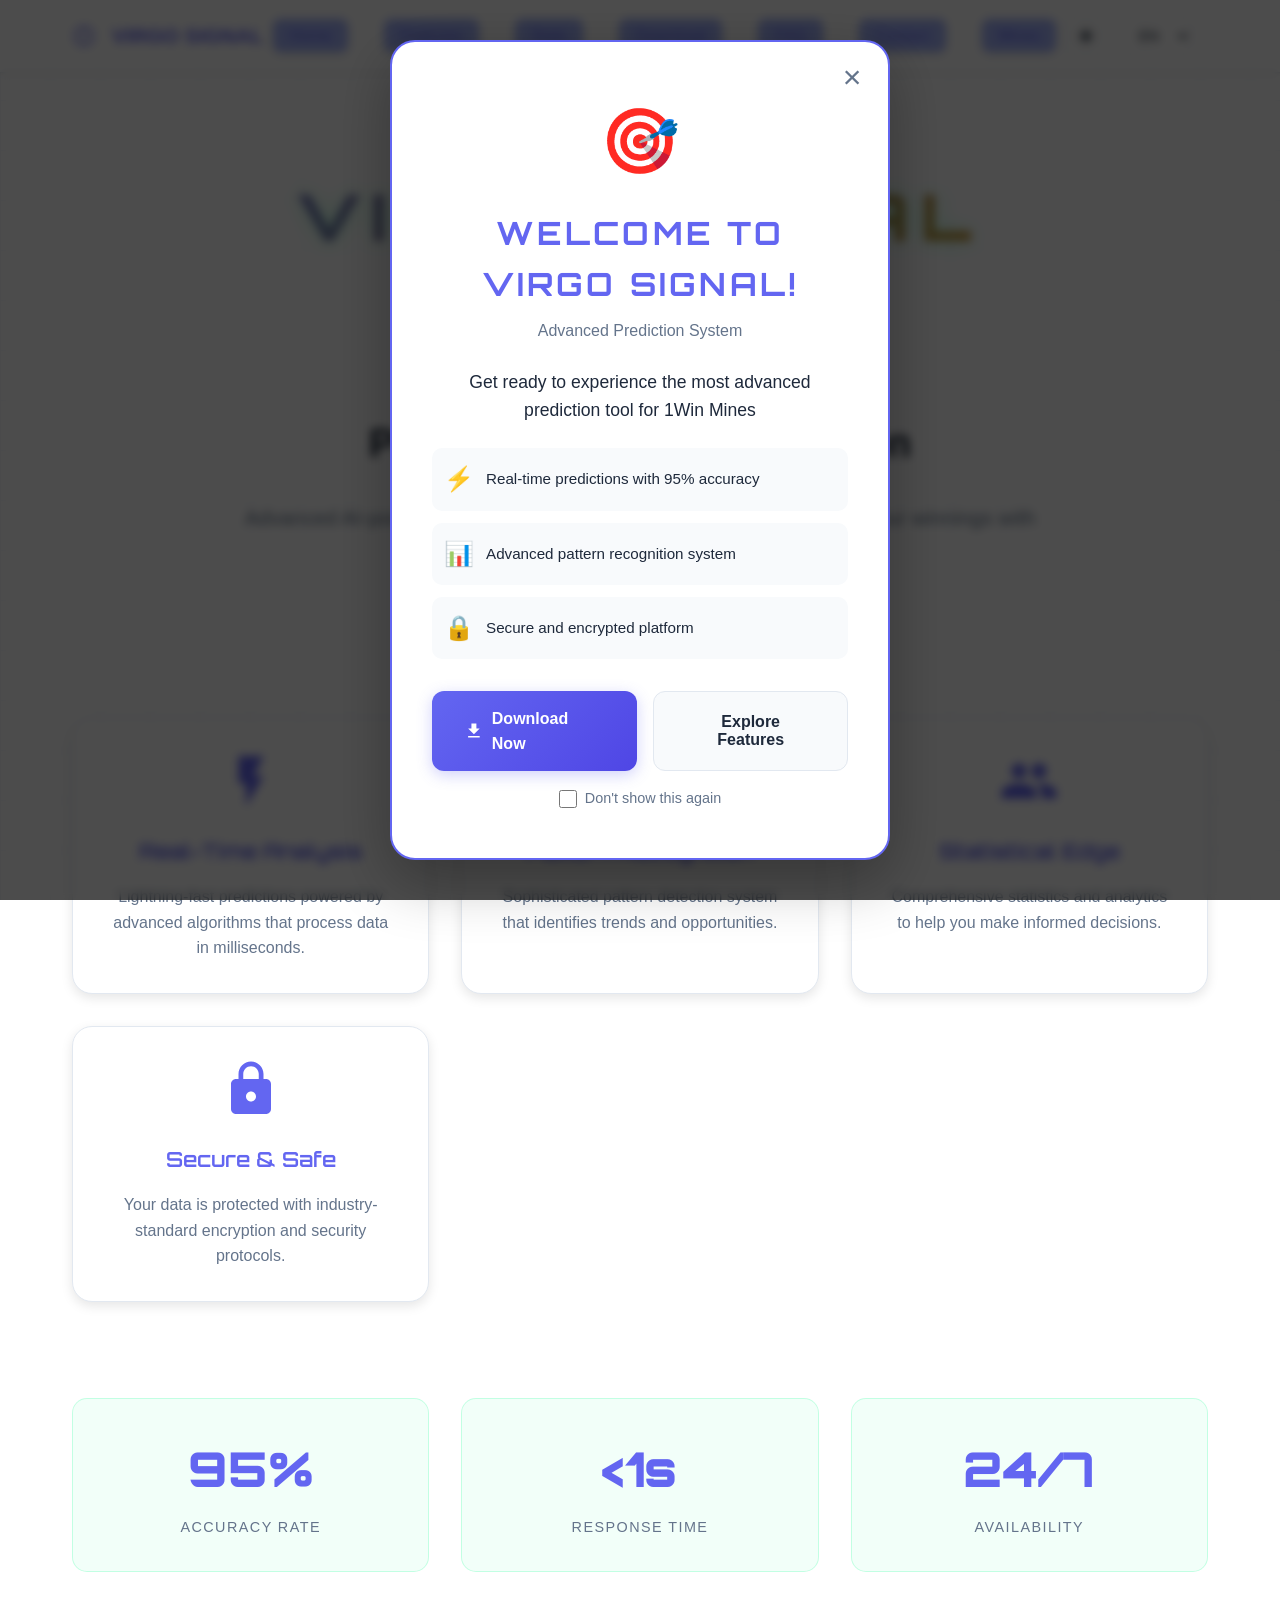
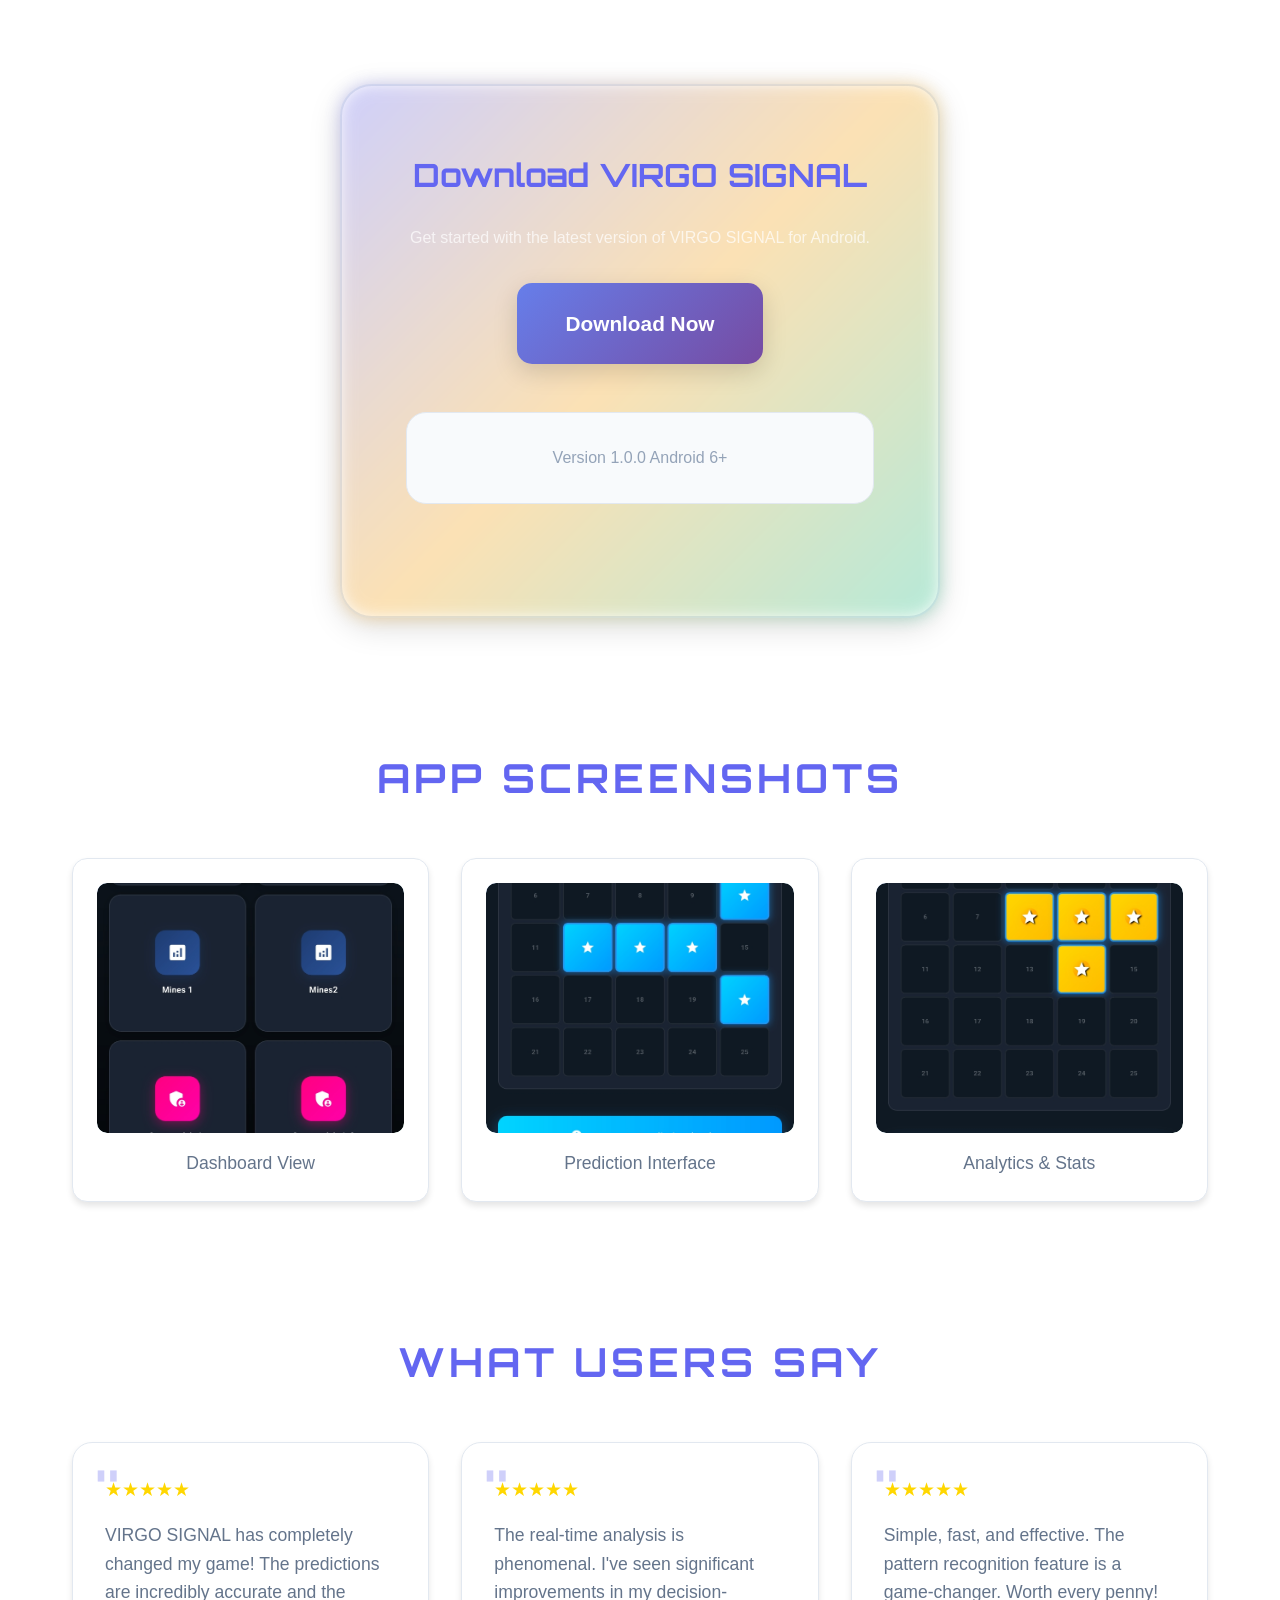
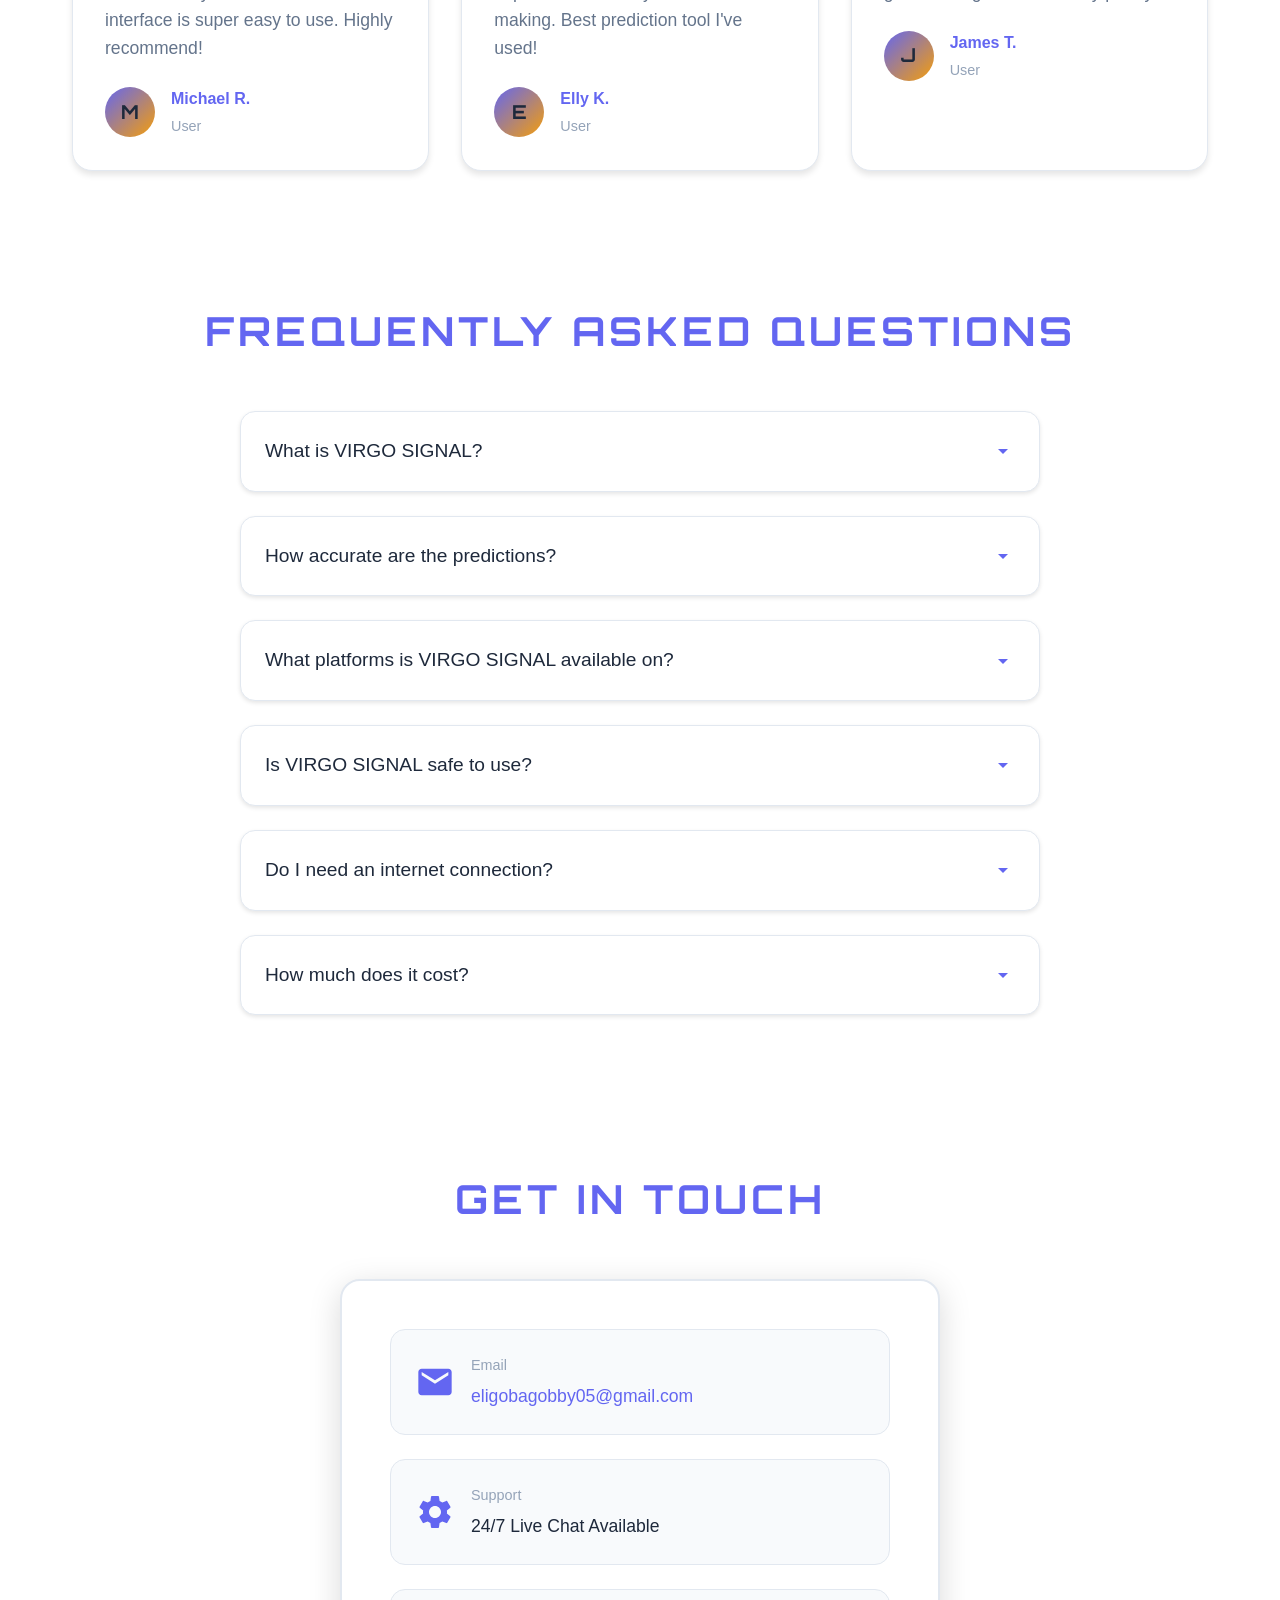
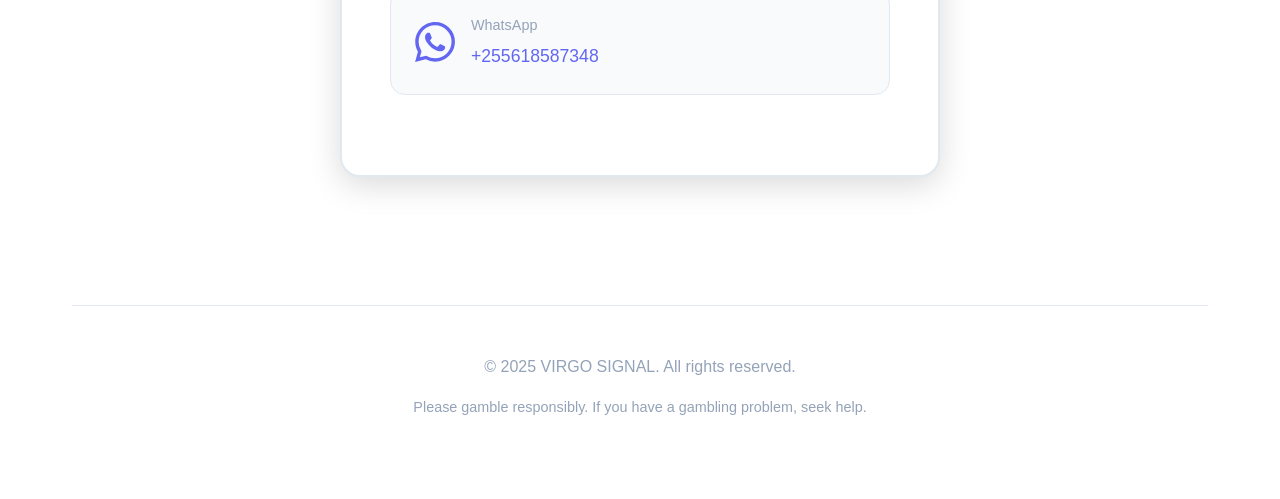
==== commit e7c55255: "images" ====
--- a/index.html
+++ b/index.html
@@ -290,12 +290,52 @@
                 width: 100%;
             }
         }
+        .image-viewer {
+    display: none;
+    position: fixed;
+    z-index: 9999;
+    padding-top: 60px;
+    left: 0;
+    top: 0;
+    width: 100%;
+    height: 100%;
+    overflow: auto;
+    background-color: rgba(0, 0, 0, 0.9);
+}
+
+.viewer-content {
+    margin: auto;
+    display: block;
+    max-width: 90%;
+    max-height: 85vh;
+    border-radius: 10px;
+    box-shadow: 0 0 20px rgba(0,0,0,0.5);
+    animation: zoomIn 0.3s ease;
+}
+
+@keyframes zoomIn {
+    from {transform: scale(0.7); opacity: 0;}
+    to {transform: scale(1); opacity: 1;}
+}
+
+.close-viewer {
+    position: absolute;
+    top: 20px;
+    right: 35px;
+    color: white;
+    font-size: 40px;
+    font-weight: bold;
+    cursor: pointer;
+}
+.close-viewer:hover {
+    color: var(--primary);
+}
+
     </style>
 </head>
 <body>
     <div class="background"></div>
     <div class="grid-overlay"></div>
-    
     <div class="popup-overlay" id="welcomePopup">
         <div class="popup-container">
             <button class="popup-close" onclick="closePopup()">&times;</button>
@@ -345,7 +385,12 @@
             </div>
         </div>
     </div>
-    
+    <!-- Image Viewer Modal -->
+<div id="imageViewer" class="image-viewer">
+    <span class="close-viewer">&times;</span>
+    <img class="viewer-content" id="viewerImg">
+</div>
+
     <nav class="navbar">
         <div class="nav-container">
             <div class="nav-brand">
@@ -483,13 +528,13 @@
                 </div>
             </div>
         </section>
-
-        <section class="screenshots">
+  <section class="screenshots">
             <h2 class="section-title">App Screenshots</h2>
             <div class="screenshot-grid">
                 <div class="screenshot-item">
                     <div class="screenshot-placeholder">
-                        <svg style="width: 60px; height: 60px; fill: var(--primary); opacity: 0.5;" viewBox="0 0 24 24">
+                        <img src="images/screenshot-dashboard.png" alt="Dashboard View - VIRGO SIGNAL" class="screenshot-img" onerror="this.style.display='none'; this.nextElementSibling.style.display='flex';" loading="lazy">
+                        <svg style="width: 60px; height: 60px; fill: var(--primary); opacity: 0.5; display: none;" viewBox="0 0 24 24">
                             <path d="M21 19V5c0-1.1-.9-2-2-2H5c-1.1 0-2 .9-2 2v14c0 1.1.9 2 2 2h14c1.1 0 2-.9 2-2zM8.5 13.5l2.5 3.01L14.5 12l4.5 6H5l3.5-4.5z"/>
                         </svg>
                     </div>
@@ -497,7 +542,8 @@
                 </div>
                 <div class="screenshot-item">
                     <div class="screenshot-placeholder">
-                        <svg style="width: 60px; height: 60px; fill: var(--primary); opacity: 0.5;" viewBox="0 0 24 24">
+                        <img src="images/screenshot-prediction.png" alt="Prediction Interface - VIRGO SIGNAL" class="screenshot-img" onerror="this.style.display='none'; this.nextElementSibling.style.display='flex';" loading="lazy">
+                        <svg style="width: 60px; height: 60px; fill: var(--primary); opacity: 0.5; display: none;" viewBox="0 0 24 24">
                             <path d="M21 19V5c0-1.1-.9-2-2-2H5c-1.1 0-2 .9-2 2v14c0 1.1.9 2 2 2h14c1.1 0 2-.9 2-2zM8.5 13.5l2.5 3.01L14.5 12l4.5 6H5l3.5-4.5z"/>
                         </svg>
                     </div>
@@ -505,24 +551,12 @@
                 </div>
                 <div class="screenshot-item">
                     <div class="screenshot-placeholder">
-                        <svg style="width: 60px; height: 60px; fill: var(--primary); opacity: 0.5;" viewBox="0 0 24 24">
+                        <img src="images/screenshot-analytics.png" alt="Analytics & Stats - VIRGO SIGNAL" class="screenshot-img" onerror="this.style.display='none'; this.nextElementSibling.style.display='flex';" loading="lazy">
+                        <svg style="width: 60px; height: 60px; fill: var(--primary); opacity: 0.5; display: none;" viewBox="0 0 24 24">
                             <path d="M21 19V5c0-1.1-.9-2-2-2H5c-1.1 0-2 .9-2 2v14c0 1.1.9 2 2 2h14c1.1 0 2-.9 2-2zM8.5 13.5l2.5 3.01L14.5 12l4.5 6H5l3.5-4.5z"/>
                         </svg>
                     </div>
                     <p class="screenshot-caption">Analytics & Stats</p>
-                </div>
-            </div>
-        </section>
-
-        <section class="video-section">
-            <h2 class="section-title">Watch Demo</h2>
-            <div class="video-container">
-                <div class="video-placeholder">
-                    <svg viewBox="0 0 24 24">
-                        <path d="M8 5v14l11-7z"/>
-                    </svg>
-                    <p style="font-size: 1.2rem;">See VIRGO SIGNAL in Action</p>
-                    <p style="font-size: 0.9rem; margin-top: 0.5rem;">Replace with your YouTube embed or video URL</p>
                 </div>
             </div>
         </section>
@@ -701,5 +735,37 @@
     </div>
 
     <script src="script.js"></script>
+
+    <script>
+document.addEventListener("DOMContentLoaded", function () {
+    const viewer = document.getElementById("imageViewer");
+    const viewerImg = document.getElementById("viewerImg");
+    const closeBtn = document.querySelector(".close-viewer");
+
+    // Select all screenshots
+    const screenshots = document.querySelectorAll(".screenshot-img");
+
+    screenshots.forEach(img => {
+        img.style.cursor = "pointer";
+        img.addEventListener("click", function () {
+            viewer.style.display = "block";
+            viewerImg.src = this.src;
+        });
+    });
+
+    // Close when X is clicked
+    closeBtn.onclick = function () {
+        viewer.style.display = "none";
+    };
+
+    // Close when clicking outside the image
+    viewer.onclick = function (e) {
+        if (e.target === viewer) {
+            viewer.style.display = "none";
+        }
+    };
+});
+</script>
+
 </body>
 </html>
--- a/style.css
+++ b/style.css
@@ -209,7 +209,7 @@
             overflow: hidden;
         }
 
-        .nav-link::before {
+        /* .nav-link::before {
             content: '';
             position: absolute;
             top: 0;
@@ -218,11 +218,11 @@
             height: 100%;
             background: linear-gradient(90deg, transparent, var(--primary-light), transparent);
             transition: left 0.5s ease;
-        }
+        } */
 
         .nav-link:hover {
             color: var(--primary);
-            transform: translateY(-2px);
+            transform: translateY(0);
             background: var(--primary-light);
             box-shadow: 0 4px 12px var(--shadow);
         }
@@ -1673,4 +1673,34 @@
     .download-info {
         padding: 1.5rem;
     }
+}
+
+/* Screenshot Image Styles */
+.screenshot-img {
+    width: 100%;
+    height: 100%;
+    object-fit: cover;
+    border-radius: 10px;
+    display: block;
+    transition: transform 0.3s ease;
+}
+
+.screenshot-placeholder {
+    position: relative;
+    overflow: hidden;
+}
+
+.screenshot-item:hover .screenshot-img {
+    transform: scale(1.05);
+}
+
+/* Loading animation for images */
+.screenshot-img.loading {
+    opacity: 0.5;
+    animation: pulse 1.5s ease-in-out infinite;
+}
+
+@keyframes pulse {
+    0%, 100% { opacity: 0.5; }
+    50% { opacity: 1; }
 }
